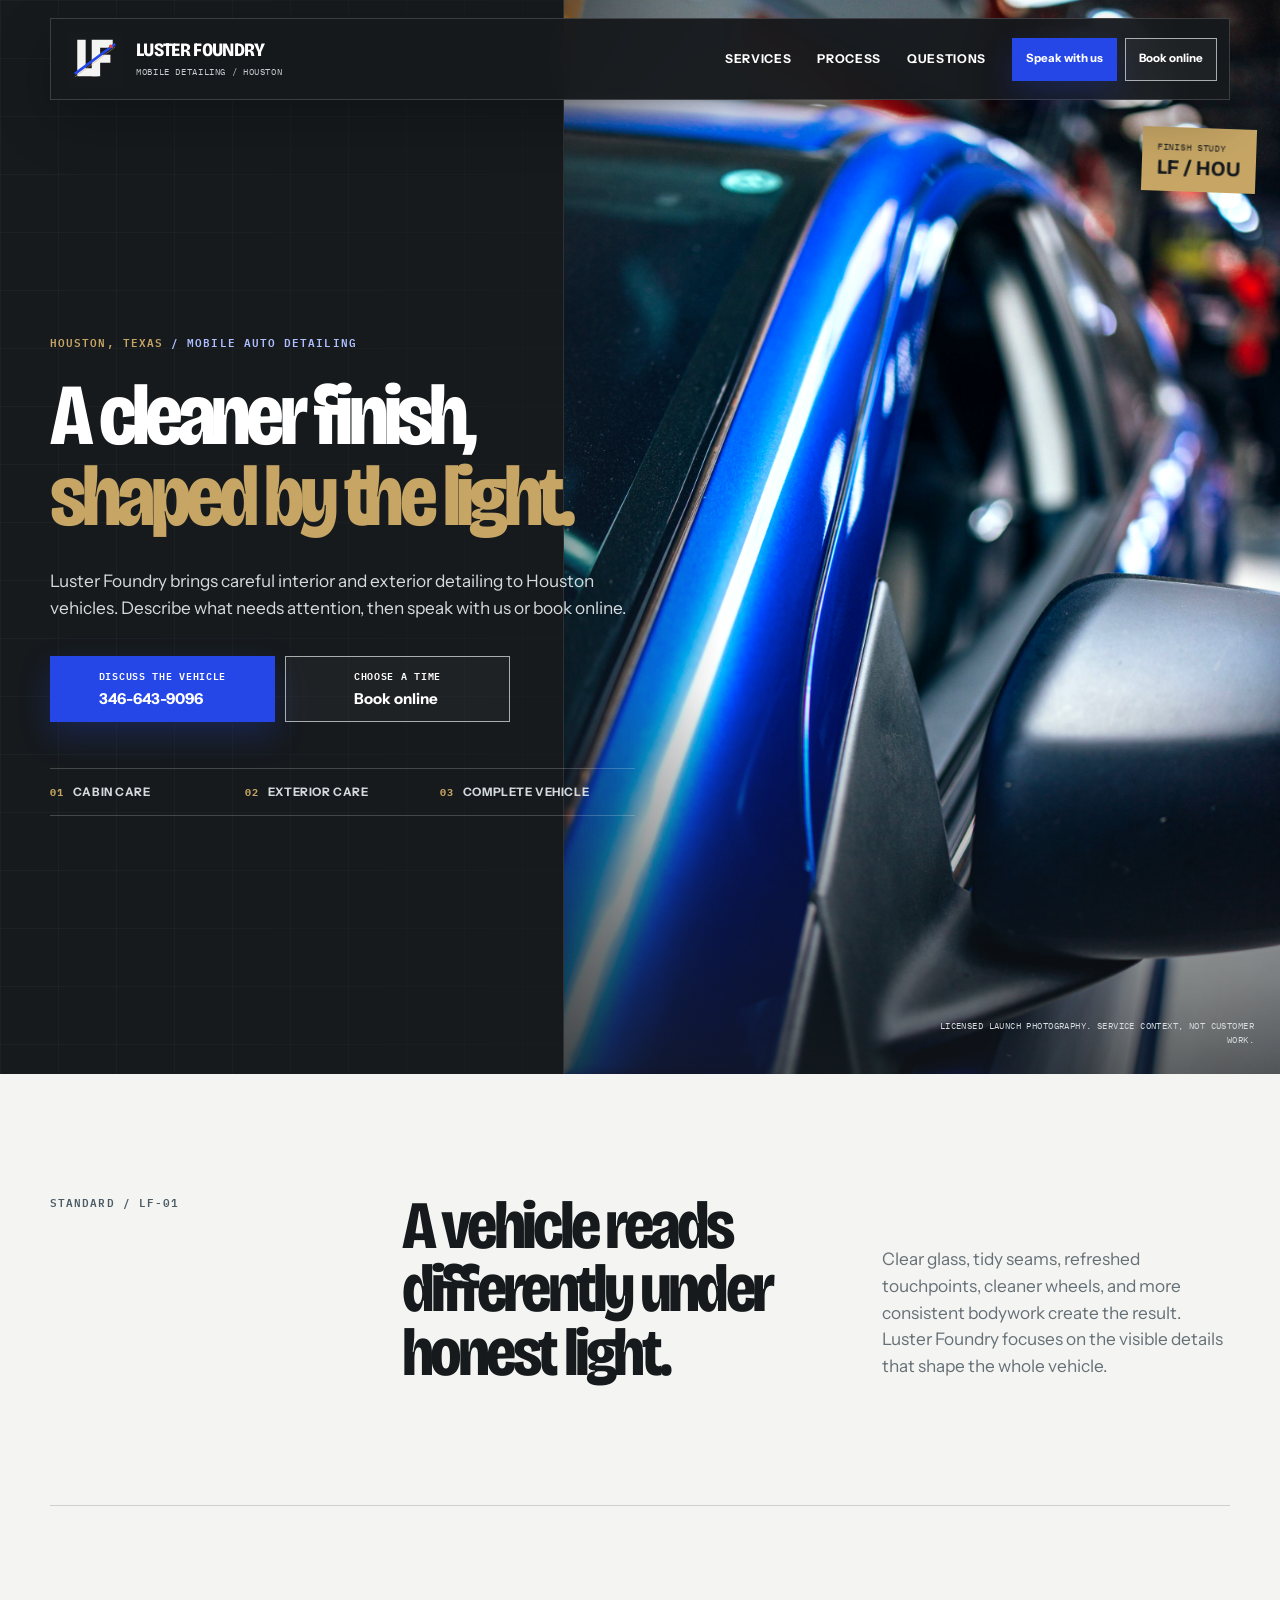
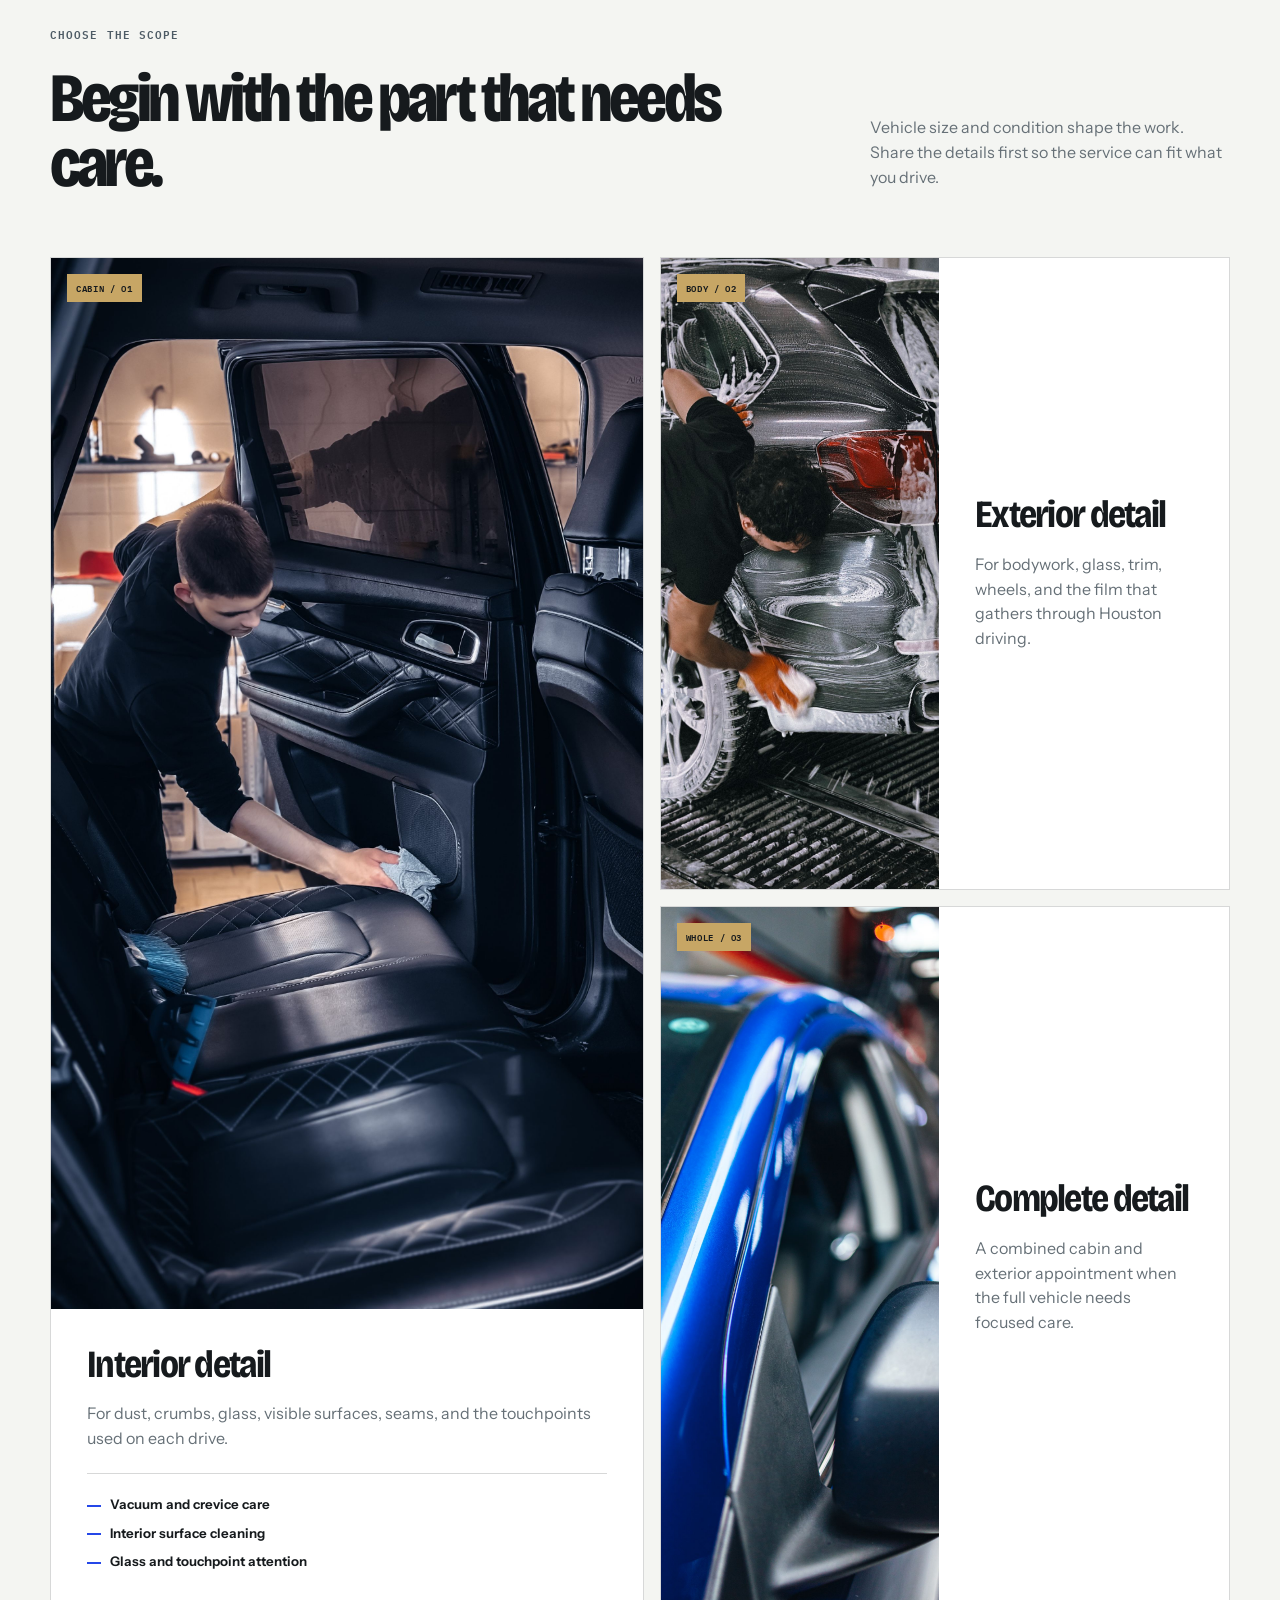
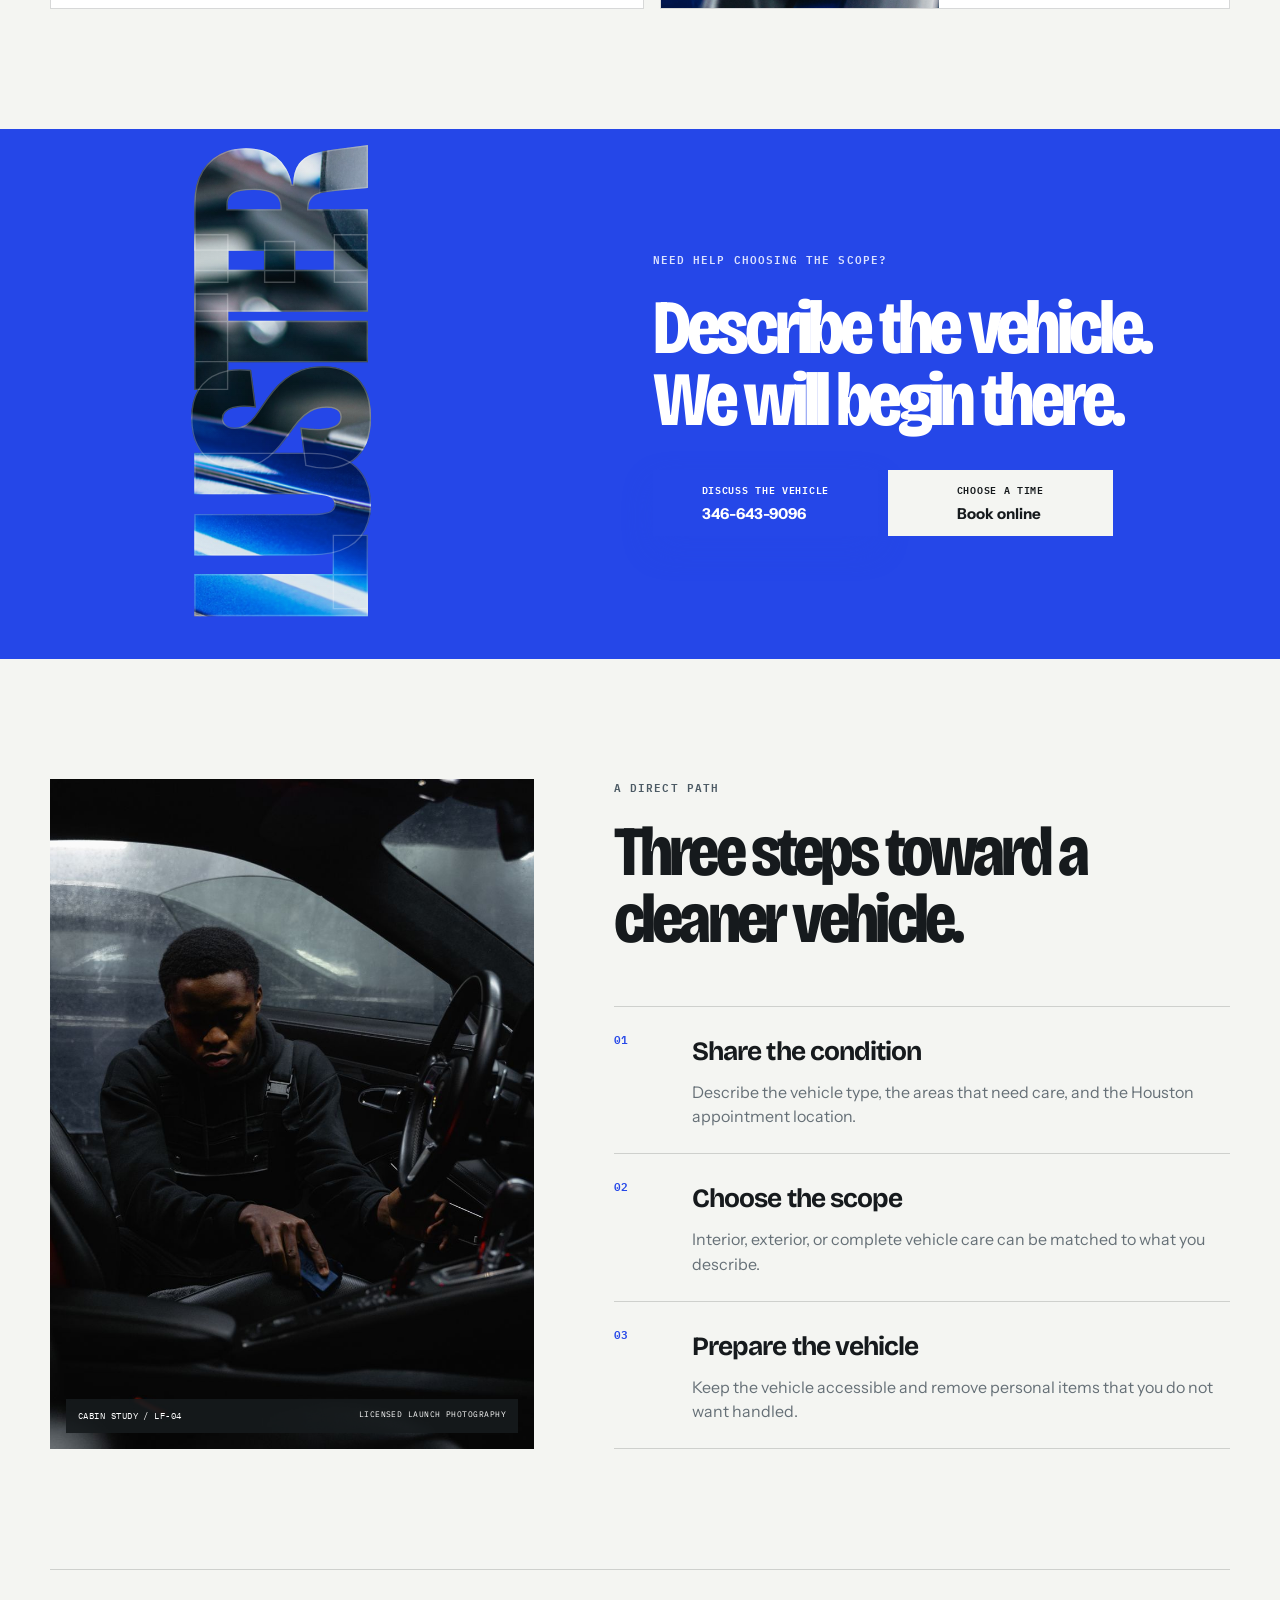
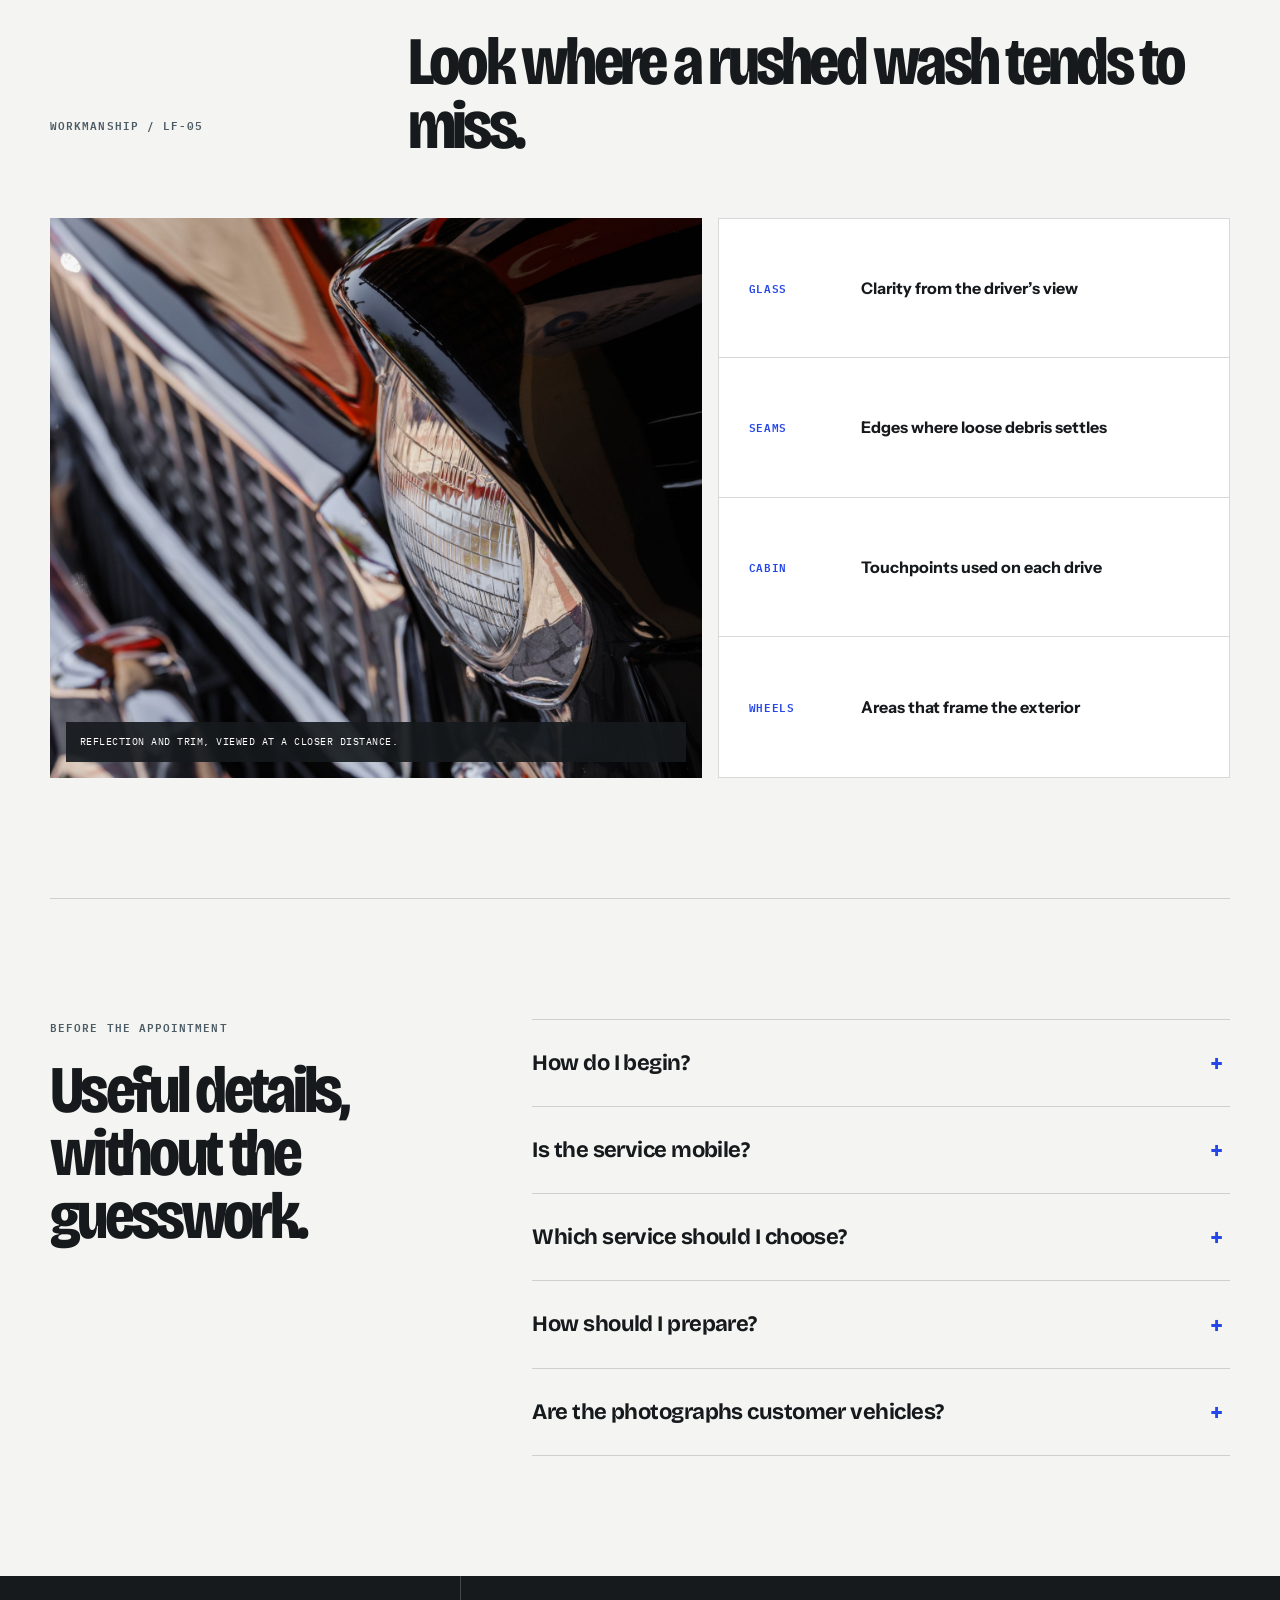
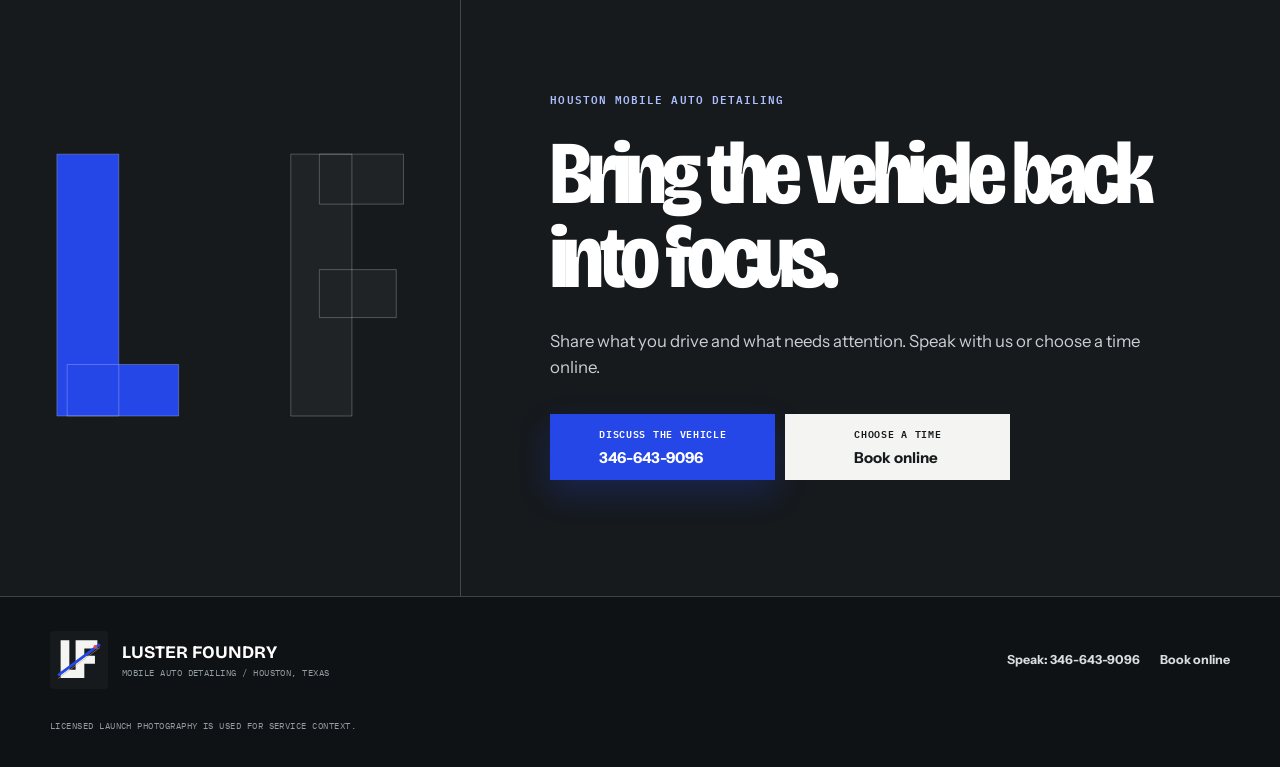
==== index.html @ 3df0bb35 "fix: remove hero comparison entirely" ====
<!doctype html>
<html lang="en">
  <head>
    <meta charset="utf-8" />
    <meta name="viewport" content="width=device-width, initial-scale=1" />
    <title>Luster Foundry Mobile Auto Detailing | Houston, Texas</title>
    <meta
      name="description"
      content="Luster Foundry provides mobile auto detailing in Houston, Texas. Speak with the team or book online for interior, exterior, or complete vehicle care."
    />
    <meta name="theme-color" content="#f4f5f2" />
    <meta name="robots" content="index,follow" />
    <link rel="canonical" href="https://lusterfoundry.shop/" />
    <link rel="icon" href="/assets/favicon.svg" type="image/svg+xml" />
    <link rel="preload" href="/assets/detail-blue.jpg" as="image" />
    <link rel="preconnect" href="https://fonts.googleapis.com" />
    <link rel="preconnect" href="https://fonts.gstatic.com" crossorigin />
    <link
      href="https://fonts.googleapis.com/css2?family=Bricolage+Grotesque:opsz,wdth,wght@12..96,75..100,500..800&family=IBM+Plex+Mono:wght@500;600&family=Instrument+Sans:wght@400;500;600;700&display=swap"
      rel="stylesheet"
    />
    <link rel="stylesheet" href="/styles.css" />
    <script>document.documentElement.classList.add("js");</script>
    <meta property="og:type" content="website" />
    <meta property="og:title" content="Luster Foundry Mobile Auto Detailing" />
    <meta
      property="og:description"
      content="Mobile auto detailing in Houston, Texas. Speak with the team or book online."
    />
    <meta property="og:url" content="https://lusterfoundry.shop/" />
    <meta property="og:image" content="https://lusterfoundry.shop/assets/polish-foam.jpg" />
    <script type="application/ld+json">
      {
        "@context": "https://schema.org",
        "@type": "AutoWash",
        "name": "Luster Foundry Mobile Auto Detailing Houston Texas",
        "url": "https://lusterfoundry.shop/",
        "telephone": "+1-346-643-9096",
        "description": "Mobile auto detailing in Houston, Texas for interior, exterior, and complete vehicle care.",
        "areaServed": {
          "@type": "City",
          "name": "Houston",
          "containedInPlace": {
            "@type": "State",
            "name": "Texas"
          }
        }
      }
    </script>
  </head>
  <body>
    <a class="skip-link" href="#main">Skip to content</a>

    <header class="site-header" data-header>
      <a class="brand" href="#top" aria-label="Luster Foundry">
        <img src="/assets/logo.svg" alt="" width="58" height="58" />
        <span class="brand-copy">
          <strong>Luster Foundry</strong>
          <small>Mobile detailing / Houston</small>
        </span>
      </a>

      <button class="menu-toggle" type="button" aria-expanded="false" aria-controls="site-nav" data-menu-toggle>
        <span class="sr-only">Navigation menu</span>
        <i aria-hidden="true"></i>
        <i aria-hidden="true"></i>
      </button>

      <nav class="site-nav" id="site-nav" aria-label="Primary navigation" data-nav>
        <a href="#services">Services</a>
        <a href="#process">Process</a>
        <a href="#questions">Questions</a>
        <div class="nav-actions">
          <a class="button button-primary button-small" href="tel:+13466439096">Speak with us</a>
          <a class="button button-outline button-small" href="https://cal.com/sumitdatta/auto-detail-service">Book online</a>
        </div>
      </nav>
    </header>

    <main id="main">
      <section class="hero" id="top">
        <div class="hero-copy">
          <p class="eyebrow"><span>Houston, Texas</span> / Mobile auto detailing</p>
          <h1>A cleaner finish, <em>shaped by the light.</em></h1>
          <p class="hero-lede">
            Luster Foundry brings careful interior and exterior detailing to Houston vehicles. Describe what needs
            attention, then speak with us or book online.
          </p>
          <div class="action-pair">
            <a class="button button-primary button-large" href="tel:+13466439096">
              <span>Discuss the vehicle</span>
              <strong>346-643-9096</strong>
            </a>
            <a class="button button-outline button-large" href="https://cal.com/sumitdatta/auto-detail-service">
              <span>Choose a time</span>
              <strong>Book online</strong>
            </a>
          </div>
          <ul class="scope-strip" aria-label="Detailing scopes">
            <li><span>01</span> Cabin care</li>
            <li><span>02</span> Exterior care</li>
            <li><span>03</span> Complete vehicle</li>
          </ul>
        </div>

        <div class="hero-visual">
          <img src="/assets/detail-blue.jpg" alt="A clean blue vehicle finish reflecting workshop light" />
          <div class="hero-stamp">
            <span>Finish study</span>
            <strong>LF / HOU</strong>
          </div>
          <p class="photo-note">Licensed launch photography. Service context, not customer work.</p>
        </div>
      </section>

      <section class="thesis section-shell" aria-labelledby="thesis-title">
        <div class="section-index">Standard / LF-01</div>
        <div class="thesis-copy reveal">
          <h2 id="thesis-title">A vehicle reads differently under honest light.</h2>
          <p>
            Clear glass, tidy seams, refreshed touchpoints, cleaner wheels, and more consistent bodywork create the
            result. Luster Foundry focuses on the visible details that shape the whole vehicle.
          </p>
        </div>
      </section>

      <section class="services section-shell" id="services" aria-labelledby="services-title">
        <div class="section-heading reveal">
          <div>
            <p class="eyebrow dark">Choose the scope</p>
            <h2 id="services-title">Begin with the part that needs care.</h2>
          </div>
          <p>
            Vehicle size and condition shape the work. Share the details first so the service can fit what you drive.
          </p>
        </div>

        <div class="service-layout">
          <article class="service-card service-card-tall reveal">
            <div class="service-image">
              <img src="/assets/service-interior.jpg" alt="A vehicle interior receiving careful surface cleaning" />
              <span>Cabin / 01</span>
            </div>
            <div class="service-copy">
              <h3>Interior detail</h3>
              <p>For dust, crumbs, glass, visible surfaces, seams, and the touchpoints used on each drive.</p>
              <ul>
                <li>Vacuum and crevice care</li>
                <li>Interior surface cleaning</li>
                <li>Glass and touchpoint attention</li>
              </ul>
            </div>
          </article>

          <article class="service-card reveal">
            <div class="service-image service-image-wide">
              <img src="/assets/wash-sponge.jpg" alt="A dark vehicle receiving a careful exterior wash" />
              <span>Body / 02</span>
            </div>
            <div class="service-copy">
              <h3>Exterior detail</h3>
              <p>For bodywork, glass, trim, wheels, and the film that gathers through Houston driving.</p>
            </div>
          </article>

          <article class="service-card reveal">
            <div class="service-image service-image-wide">
              <img src="/assets/detail-blue.jpg" alt="A glossy blue vehicle surface under inspection lighting" />
              <span>Whole / 03</span>
            </div>
            <div class="service-copy">
              <h3>Complete detail</h3>
              <p>A combined cabin and exterior appointment when the full vehicle needs focused care.</p>
            </div>
          </article>
        </div>
      </section>

      <section class="material-band" aria-label="Luster Foundry detail standard">
        <div class="material-word" aria-hidden="true">LUSTER</div>
        <div class="material-copy">
          <p class="eyebrow">Need help choosing the scope?</p>
          <h2>Describe the vehicle. We will begin there.</h2>
          <div class="action-pair">
            <a class="button button-primary button-large" href="tel:+13466439096">
              <span>Discuss the vehicle</span>
              <strong>346-643-9096</strong>
            </a>
            <a class="button button-light button-large" href="https://cal.com/sumitdatta/auto-detail-service">
              <span>Choose a time</span>
              <strong>Book online</strong>
            </a>
          </div>
        </div>
      </section>

      <section class="process section-shell" id="process" aria-labelledby="process-title">
        <div class="process-media reveal">
          <img src="/assets/process-interior.jpg" alt="A vehicle cabin receiving detailed surface care" />
          <div class="image-caption">
            <span>Cabin study / LF-04</span>
            <small>Licensed launch photography</small>
          </div>
        </div>
        <div class="process-copy">
          <p class="eyebrow dark">A direct path</p>
          <h2 id="process-title">Three steps toward a cleaner vehicle.</h2>
          <ol>
            <li class="reveal">
              <span>01</span>
              <div>
                <h3>Share the condition</h3>
                <p>Describe the vehicle type, the areas that need care, and the Houston appointment location.</p>
              </div>
            </li>
            <li class="reveal">
              <span>02</span>
              <div>
                <h3>Choose the scope</h3>
                <p>Interior, exterior, or complete vehicle care can be matched to what you describe.</p>
              </div>
            </li>
            <li class="reveal">
              <span>03</span>
              <div>
                <h3>Prepare the vehicle</h3>
                <p>Keep the vehicle accessible and remove personal items that you do not want handled.</p>
              </div>
            </li>
          </ol>
        </div>
      </section>

      <section class="inspection section-shell" aria-labelledby="inspection-title">
        <div class="inspection-heading reveal">
          <p class="section-index">Workmanship / LF-05</p>
          <h2 id="inspection-title">Look where a rushed wash tends to miss.</h2>
        </div>
        <div class="inspection-grid">
          <article class="inspection-image reveal">
            <img src="/assets/chrome-detail.jpg" alt="Polished chrome and headlight surfaces reflecting nearby light" />
            <p>Reflection and trim, viewed at a closer distance.</p>
          </article>
          <ul class="inspection-list reveal">
            <li><span>Glass</span><strong>Clarity from the driver’s view</strong></li>
            <li><span>Seams</span><strong>Edges where loose debris settles</strong></li>
            <li><span>Cabin</span><strong>Touchpoints used on each drive</strong></li>
            <li><span>Wheels</span><strong>Areas that frame the exterior</strong></li>
          </ul>
        </div>
      </section>

      <section class="questions section-shell" id="questions" aria-labelledby="questions-title">
        <div class="questions-intro reveal">
          <p class="eyebrow dark">Before the appointment</p>
          <h2 id="questions-title">Useful details, without the guesswork.</h2>
        </div>
        <div class="question-list">
          <details class="reveal">
            <summary>How do I begin?</summary>
            <p>Speak with Luster Foundry at 346-643-9096 or use the online calendar to choose a time.</p>
          </details>
          <details class="reveal">
            <summary>Is the service mobile?</summary>
            <p>Yes. Luster Foundry provides mobile auto detailing in Houston, Texas.</p>
          </details>
          <details class="reveal">
            <summary>Which service should I choose?</summary>
            <p>Describe the vehicle and the areas that need care. The scope can be matched to that condition.</p>
          </details>
          <details class="reveal">
            <summary>How should I prepare?</summary>
            <p>Keep the vehicle accessible and remove personal items that you do not want handled.</p>
          </details>
          <details class="reveal">
            <summary>Are the photographs customer vehicles?</summary>
            <p>No. The photographs are licensed launch images used to show service context.</p>
          </details>
        </div>
      </section>

      <section class="final-cta" aria-labelledby="final-title">
        <div class="final-mark" aria-hidden="true">
          <span>L</span><span>F</span>
        </div>
        <div class="final-copy">
          <p class="eyebrow">Houston mobile auto detailing</p>
          <h2 id="final-title">Bring the vehicle back into focus.</h2>
          <p>Share what you drive and what needs attention. Speak with us or choose a time online.</p>
          <div class="action-pair">
            <a class="button button-primary button-large" href="tel:+13466439096">
              <span>Discuss the vehicle</span>
              <strong>346-643-9096</strong>
            </a>
            <a class="button button-light button-large" href="https://cal.com/sumitdatta/auto-detail-service">
              <span>Choose a time</span>
              <strong>Book online</strong>
            </a>
          </div>
        </div>
      </section>
    </main>

    <footer class="site-footer">
      <div class="footer-brand">
        <img src="/assets/logo.svg" alt="" width="64" height="64" />
        <div>
          <strong>Luster Foundry</strong>
          <span>Mobile Auto Detailing / Houston, Texas</span>
        </div>
      </div>
      <div class="footer-actions">
        <a href="tel:+13466439096">Speak: 346-643-9096</a>
        <a href="https://cal.com/sumitdatta/auto-detail-service">Book online</a>
      </div>
      <p>Licensed launch photography is used for service context.</p>
    </footer>

    <div class="mobile-bar" aria-label="Contact choices">
      <a href="tel:+13466439096">Speak</a>
      <a href="https://cal.com/sumitdatta/auto-detail-service">Book online</a>
    </div>

    <script src="/script.js" defer></script>
  </body>
</html>
---- styles.css ----
:root {
  --paper: #f4f5f2;
  --white: #ffffff;
  --steel: #161a1d;
  --steel-2: #24292d;
  --cobalt: #2547e8;
  --cobalt-dark: #1732b6;
  --nickel: #c7a665;
  --mist: #d9dee2;
  --signal: #e0443e;
  --muted: #667077;
  --line: rgba(22, 26, 29, 0.17);
  --line-light: rgba(255, 255, 255, 0.2);
  --shadow: 0 28px 70px rgba(22, 26, 29, 0.16);
  --display: "Bricolage Grotesque", "Arial Narrow", sans-serif;
  --body: "Instrument Sans", Arial, sans-serif;
  --mono: "IBM Plex Mono", monospace;
  --shell: min(1180px, calc(100vw - 48px));
}

* {
  box-sizing: border-box;
}

html {
  scroll-behavior: smooth;
}

body {
  margin: 0;
  overflow-x: hidden;
  color: var(--steel);
  background: var(--paper);
  font-family: var(--body);
  line-height: 1.55;
  -webkit-font-smoothing: antialiased;
}

body.menu-open {
  overflow: hidden;
}

img {
  display: block;
  max-width: 100%;
}

a {
  color: inherit;
}

button {
  color: inherit;
  font: inherit;
}

a:focus-visible,
button:focus-visible,
summary:focus-visible {
  outline: 3px solid var(--signal);
  outline-offset: 4px;
}

.sr-only {
  position: absolute;
  width: 1px;
  height: 1px;
  padding: 0;
  margin: -1px;
  overflow: hidden;
  clip: rect(0, 0, 0, 0);
  white-space: nowrap;
  border: 0;
}

.skip-link {
  position: fixed;
  z-index: 300;
  top: -80px;
  left: 12px;
  padding: 10px 16px;
  color: var(--white);
  background: var(--cobalt);
  font-weight: 700;
  transition: top 160ms ease;
}

.skip-link:focus {
  top: 12px;
}

.section-shell {
  width: var(--shell);
  margin-inline: auto;
}

.site-header {
  position: absolute;
  z-index: 80;
  top: 18px;
  left: 50%;
  display: flex;
  align-items: center;
  justify-content: space-between;
  width: var(--shell);
  min-height: 82px;
  padding: 11px 12px 11px 16px;
  color: var(--white);
  border: 1px solid rgba(255, 255, 255, 0.16);
  background: rgba(22, 26, 29, 0.96);
  box-shadow: 0 20px 55px rgba(0, 0, 0, 0.23);
  backdrop-filter: blur(18px);
  -webkit-backdrop-filter: blur(18px);
  transform: translateX(-50%);
}

.brand {
  display: inline-flex;
  align-items: center;
  gap: 13px;
  text-decoration: none;
}

.brand img {
  width: 56px;
  height: 56px;
}

.brand-copy {
  display: grid;
  line-height: 1;
}

.brand-copy strong {
  font-family: var(--display);
  font-size: 1.18rem;
  font-stretch: 84%;
  font-weight: 800;
  letter-spacing: -0.035em;
  text-transform: uppercase;
}

.brand-copy small {
  margin-top: 8px;
  color: #c6cdd2;
  font-family: var(--mono);
  font-size: 0.56rem;
  letter-spacing: 0.07em;
  text-transform: uppercase;
}

.site-nav {
  display: flex;
  align-items: center;
  gap: 26px;
}

.site-nav > a {
  position: relative;
  font-size: 0.76rem;
  font-weight: 700;
  letter-spacing: 0.055em;
  text-decoration: none;
  text-transform: uppercase;
}

.site-nav > a::after {
  position: absolute;
  right: 0;
  bottom: -7px;
  left: 0;
  height: 2px;
  background: var(--nickel);
  content: "";
  transform: scaleX(0);
  transform-origin: right;
  transition: transform 180ms ease;
}

.site-nav > a:hover::after {
  transform: scaleX(1);
  transform-origin: left;
}

.nav-actions {
  display: flex;
  gap: 8px;
}

.menu-toggle {
  display: none;
}

.button {
  display: inline-flex;
  align-items: center;
  justify-content: center;
  min-height: 54px;
  padding: 11px 18px;
  border: 1px solid transparent;
  text-decoration: none;
  transition: transform 180ms ease, background 180ms ease, color 180ms ease, box-shadow 180ms ease;
}

.button:hover {
  transform: translateY(-2px);
}

.button span,
.button strong {
  display: block;
}

.button-large {
  display: grid;
  min-width: 225px;
  min-height: 66px;
  line-height: 1.16;
}

.button-large span {
  font-family: var(--mono);
  font-size: 0.63rem;
  font-weight: 600;
  letter-spacing: 0.07em;
  text-transform: uppercase;
}

.button-large strong {
  margin-top: 5px;
  font-size: 0.94rem;
}

.button-small {
  min-height: 43px;
  padding: 8px 13px;
  font-size: 0.72rem;
  font-weight: 700;
}

.button-primary {
  color: var(--white);
  background: var(--cobalt);
  box-shadow: 0 13px 32px rgba(37, 71, 232, 0.24);
}

.button-primary:hover {
  background: var(--cobalt-dark);
}

.button-outline {
  color: var(--white);
  border-color: rgba(255, 255, 255, 0.62);
  background: rgba(255, 255, 255, 0.04);
}

.button-outline:hover {
  color: var(--steel);
  background: var(--white);
}

.button-light {
  color: var(--steel);
  background: var(--paper);
}

.hero {
  position: relative;
  display: grid;
  grid-template-columns: minmax(0, 0.88fr) minmax(480px, 1.12fr);
  min-height: 860px;
  overflow: hidden;
  color: var(--white);
  background: var(--steel);
}

.hero::before {
  position: absolute;
  inset: 0;
  background-image:
    linear-gradient(rgba(255, 255, 255, 0.033) 1px, transparent 1px),
    linear-gradient(90deg, rgba(255, 255, 255, 0.033) 1px, transparent 1px);
  background-size: 58px 58px;
  content: "";
  mask-image: linear-gradient(90deg, black, transparent 68%);
}

.hero-copy {
  position: relative;
  z-index: 4;
  align-self: center;
  width: min(680px, calc(100vw - 48px));
  padding: 176px 3.5vw 100px max(24px, calc((100vw - 1180px) / 2));
}

.eyebrow,
.section-index {
  margin: 0 0 24px;
  color: #aebfff;
  font-family: var(--mono);
  font-size: 0.67rem;
  font-weight: 600;
  letter-spacing: 0.1em;
  text-transform: uppercase;
}

.eyebrow span {
  color: var(--nickel);
}

.eyebrow.dark,
.section-index {
  color: #4d5b65;
}

.hero h1,
.section-heading h2,
.thesis h2,
.material-copy h2,
.process h2,
.inspection h2,
.questions h2,
.final-cta h2 {
  margin: 0;
  font-family: var(--display);
  font-stretch: 82%;
  font-weight: 750;
  letter-spacing: -0.055em;
  line-height: 0.94;
}

.hero h1 {
  max-width: 690px;
  font-size: clamp(4.1rem, 6.8vw, 7.25rem);
}

.hero h1 em {
  display: block;
  color: var(--nickel);
  font-style: normal;
}

.hero-lede {
  max-width: 600px;
  margin: 30px 0 0;
  color: #d5dadd;
  font-size: 1.08rem;
}

.action-pair {
  display: flex;
  flex-wrap: wrap;
  gap: 10px;
  margin-top: 34px;
}

.scope-strip {
  display: grid;
  grid-template-columns: repeat(3, 1fr);
  max-width: 640px;
  padding: 0;
  margin: 46px 0 0;
  list-style: none;
  border-top: 1px solid var(--line-light);
  border-bottom: 1px solid var(--line-light);
}

.scope-strip li {
  padding: 14px 10px 14px 0;
  color: #d4d9dd;
  font-size: 0.73rem;
  font-weight: 700;
  letter-spacing: 0.05em;
  text-transform: uppercase;
}

.scope-strip span {
  margin-right: 7px;
  color: var(--nickel);
  font-family: var(--mono);
  font-size: 0.61rem;
}

.hero-visual {
  position: relative;
  min-height: 860px;
  overflow: hidden;
  border-left: 1px solid rgba(255, 255, 255, 0.13);
  background: #0f1214;
}

.hero-visual::after {
  position: absolute;
  inset: 0;
  background:
    linear-gradient(90deg, rgba(22, 26, 29, 0.42), transparent 22%),
    linear-gradient(0deg, rgba(22, 26, 29, 0.68), transparent 36%);
  content: "";
  pointer-events: none;
}

.hero-visual > img {
  width: 100%;
  height: 100%;
  min-height: 860px;
  object-fit: cover;
  object-position: 52% center;
  filter: saturate(1.08) contrast(1.08) brightness(1.04);
  user-select: none;
  -webkit-user-drag: none;
}

.hero-stamp {
  position: absolute;
  z-index: 4;
  top: 128px;
  right: 24px;
  display: grid;
  gap: 4px;
  padding: 13px 15px;
  color: var(--steel);
  background: var(--nickel);
  transform: rotate(2deg);
}

.hero-stamp span {
  font-family: var(--mono);
  font-size: 0.55rem;
  letter-spacing: 0.08em;
  text-transform: uppercase;
}

.hero-stamp strong {
  font-family: var(--display);
  font-size: 1.3rem;
  line-height: 1;
}

.photo-note {
  position: absolute;
  z-index: 4;
  right: 26px;
  bottom: 26px;
  max-width: 330px;
  margin: 0;
  color: #d7dcdf;
  font-family: var(--mono);
  font-size: 0.58rem;
  letter-spacing: 0.045em;
  text-align: right;
  text-transform: uppercase;
}

.thesis {
  display: grid;
  grid-template-columns: 0.34fr 1fr;
  gap: 70px;
  padding-block: 120px;
  border-bottom: 1px solid var(--line);
}

.thesis-copy {
  display: grid;
  grid-template-columns: minmax(0, 1.1fr) minmax(260px, 0.9fr);
  gap: 54px;
  align-items: end;
}

.thesis h2 {
  font-size: clamp(3rem, 5.3vw, 5.7rem);
}

.thesis p {
  margin: 0 0 5px;
  color: var(--muted);
  font-size: 1.08rem;
}

.services {
  padding-block: 120px;
}

.section-heading {
  display: grid;
  grid-template-columns: minmax(0, 1.1fr) minmax(280px, 0.55fr);
  gap: 100px;
  align-items: end;
  margin-bottom: 60px;
}

.section-heading h2 {
  max-width: 760px;
  font-size: clamp(3.2rem, 5.4vw, 5.9rem);
}

.section-heading > p {
  margin: 0 0 7px;
  color: var(--muted);
}

.service-layout {
  display: grid;
  grid-template-columns: 1.02fr 0.98fr;
  grid-template-rows: repeat(2, minmax(340px, auto));
  gap: 16px;
}

.service-card {
  display: grid;
  grid-template-columns: 0.98fr 1.02fr;
  min-height: 340px;
  overflow: hidden;
  border: 1px solid var(--line);
  background: var(--white);
}

.service-card-tall {
  grid-row: span 2;
  grid-template-columns: 1fr;
  grid-template-rows: minmax(490px, 1.1fr) auto;
}

.service-image {
  position: relative;
  min-height: 290px;
  overflow: hidden;
  background: var(--steel);
}

.service-image img {
  width: 100%;
  height: 100%;
  object-fit: cover;
}

.service-card-tall .service-image img {
  object-position: 52% 62%;
}

.service-image span {
  position: absolute;
  top: 16px;
  left: 16px;
  padding: 7px 9px;
  color: var(--steel);
  background: var(--nickel);
  font-family: var(--mono);
  font-size: 0.58rem;
  font-weight: 600;
  letter-spacing: 0.07em;
  text-transform: uppercase;
}

.service-copy {
  align-self: center;
  padding: 36px;
}

.service-copy h3 {
  margin: 0;
  font-family: var(--display);
  font-size: clamp(2rem, 3vw, 3.2rem);
  font-stretch: 84%;
  letter-spacing: -0.045em;
  line-height: 1;
}

.service-copy p {
  margin: 18px 0 0;
  color: var(--muted);
}

.service-copy ul {
  display: grid;
  gap: 8px;
  padding: 20px 0 0;
  margin: 22px 0 0;
  list-style: none;
  border-top: 1px solid var(--line);
}

.service-copy li {
  font-size: 0.83rem;
  font-weight: 650;
}

.service-copy li::before {
  display: inline-block;
  width: 14px;
  height: 2px;
  margin-right: 9px;
  vertical-align: middle;
  background: var(--cobalt);
  content: "";
}

.material-band {
  position: relative;
  display: grid;
  grid-template-columns: 0.88fr 1.12fr;
  min-height: 530px;
  overflow: hidden;
  color: var(--white);
  background: var(--cobalt);
}

.material-word {
  display: flex;
  align-items: center;
  justify-content: center;
  overflow: hidden;
  color: transparent;
  background:
    linear-gradient(rgba(22, 26, 29, 0.08), rgba(22, 26, 29, 0.08)),
    url("/assets/detail-blue.jpg") center / cover;
  font-family: var(--display);
  font-size: clamp(7rem, 15vw, 15rem);
  font-stretch: 75%;
  font-weight: 800;
  letter-spacing: -0.09em;
  line-height: 0.7;
  -webkit-background-clip: text;
  background-clip: text;
  -webkit-text-stroke: 1px rgba(255, 255, 255, 0.24);
  transform: rotate(-90deg) scale(1.36);
}

.material-copy {
  position: relative;
  z-index: 2;
  align-self: center;
  padding: 80px max(24px, calc((100vw - 1180px) / 2)) 80px 7vw;
}

.material-copy h2 {
  max-width: 690px;
  font-size: clamp(3.5rem, 6vw, 6.6rem);
}

.material-copy .eyebrow {
  color: #dbe2ff;
}

.process {
  display: grid;
  grid-template-columns: minmax(0, 0.88fr) minmax(0, 1.12fr);
  gap: 80px;
  align-items: stretch;
  padding-block: 120px;
}

.process-media {
  position: relative;
  min-height: 660px;
  overflow: hidden;
  background: var(--steel);
}

.process-media img {
  width: 100%;
  height: 100%;
  min-height: 660px;
  object-fit: cover;
}

.image-caption {
  position: absolute;
  right: 16px;
  bottom: 16px;
  left: 16px;
  display: flex;
  justify-content: space-between;
  padding: 10px 12px;
  color: var(--white);
  background: rgba(22, 26, 29, 0.89);
  font-family: var(--mono);
  font-size: 0.57rem;
  letter-spacing: 0.05em;
  text-transform: uppercase;
}

.process-copy {
  align-self: center;
}

.process h2 {
  max-width: 760px;
  font-size: clamp(3.2rem, 5.5vw, 5.9rem);
}

.process ol {
  padding: 0;
  margin: 54px 0 0;
  list-style: none;
  border-top: 1px solid var(--line);
}

.process li {
  display: grid;
  grid-template-columns: 60px 1fr;
  gap: 18px;
  padding: 24px 0;
  border-bottom: 1px solid var(--line);
}

.process li > span {
  color: var(--cobalt);
  font-family: var(--mono);
  font-size: 0.68rem;
  font-weight: 600;
}

.process h3 {
  margin: 0;
  font-family: var(--display);
  font-size: 1.65rem;
  letter-spacing: -0.035em;
}

.process li p {
  margin: 8px 0 0;
  color: var(--muted);
}

.inspection {
  padding-bottom: 120px;
}

.inspection-heading {
  display: grid;
  grid-template-columns: 0.35fr 1fr;
  gap: 70px;
  align-items: end;
  padding: 60px 0;
  border-top: 1px solid var(--line);
}

.inspection h2 {
  max-width: 820px;
  font-size: clamp(3.2rem, 5.3vw, 5.8rem);
}

.inspection-grid {
  display: grid;
  grid-template-columns: 1.12fr 0.88fr;
  gap: 16px;
}

.inspection-image {
  position: relative;
  min-height: 560px;
  margin: 0;
  overflow: hidden;
}

.inspection-image img {
  width: 100%;
  height: 100%;
  min-height: 560px;
  object-fit: cover;
}

.inspection-image p {
  position: absolute;
  right: 16px;
  bottom: 16px;
  left: 16px;
  padding: 12px 14px;
  margin: 0;
  color: var(--white);
  background: rgba(22, 26, 29, 0.9);
  font-family: var(--mono);
  font-size: 0.62rem;
  letter-spacing: 0.05em;
  text-transform: uppercase;
}

.inspection-list {
  display: grid;
  grid-template-rows: repeat(4, 1fr);
  padding: 0;
  margin: 0;
  list-style: none;
  border: 1px solid var(--line);
  background: var(--white);
}

.inspection-list li {
  display: grid;
  grid-template-columns: 90px 1fr;
  gap: 22px;
  align-items: center;
  padding: 24px 30px;
  border-bottom: 1px solid var(--line);
}

.inspection-list li:last-child {
  border-bottom: 0;
}

.inspection-list span {
  color: var(--cobalt);
  font-family: var(--mono);
  font-size: 0.66rem;
  font-weight: 600;
  letter-spacing: 0.06em;
  text-transform: uppercase;
}

.inspection-list strong {
  font-size: 1rem;
}

.questions {
  display: grid;
  grid-template-columns: minmax(0, 0.72fr) minmax(0, 1.28fr);
  gap: 90px;
  padding-block: 120px;
  border-top: 1px solid var(--line);
}

.questions-intro {
  align-self: start;
  position: sticky;
  top: 30px;
}

.questions h2 {
  font-size: clamp(3.2rem, 5.2vw, 5.7rem);
}

.question-list {
  border-top: 1px solid var(--line);
}

.question-list details {
  border-bottom: 1px solid var(--line);
}

.question-list summary {
  position: relative;
  padding: 26px 54px 26px 0;
  cursor: pointer;
  font-family: var(--display);
  font-size: 1.38rem;
  font-weight: 700;
  letter-spacing: -0.025em;
  list-style: none;
}

.question-list summary::-webkit-details-marker {
  display: none;
}

.question-list summary::after {
  position: absolute;
  top: 50%;
  right: 8px;
  color: var(--cobalt);
  content: "+";
  font-family: var(--mono);
  font-size: 1.35rem;
  transform: translateY(-50%);
}

.question-list details[open] summary::after {
  content: "−";
}

.question-list details p {
  max-width: 690px;
  padding: 0 62px 26px 0;
  margin: 0;
  color: var(--muted);
}

.final-cta {
  position: relative;
  display: grid;
  grid-template-columns: 0.72fr 1.28fr;
  min-height: 620px;
  overflow: hidden;
  color: var(--white);
  background: var(--steel);
}

.final-mark {
  display: grid;
  grid-template-columns: 1fr 1fr;
  align-items: stretch;
  overflow: hidden;
  border-right: 1px solid var(--line-light);
}

.final-mark span {
  display: flex;
  align-items: center;
  justify-content: center;
  color: rgba(255, 255, 255, 0.04);
  font-family: var(--display);
  font-size: min(31vw, 28rem);
  font-stretch: 75%;
  font-weight: 800;
  line-height: 0.7;
  -webkit-text-stroke: 1px rgba(255, 255, 255, 0.24);
}

.final-mark span:first-child {
  color: var(--cobalt);
}

.final-copy {
  align-self: center;
  max-width: 850px;
  padding: 90px max(24px, calc((100vw - 1180px) / 2)) 90px 7vw;
}

.final-cta h2 {
  font-size: clamp(4rem, 7vw, 7.7rem);
}

.final-copy > p:not(.eyebrow) {
  max-width: 620px;
  margin: 28px 0 0;
  color: #c9d0d4;
  font-size: 1.05rem;
}

.site-footer {
  display: grid;
  grid-template-columns: 1fr auto;
  gap: 30px;
  align-items: center;
  padding: 34px max(24px, calc((100vw - 1180px) / 2));
  color: var(--white);
  border-top: 1px solid var(--line-light);
  background: #0f1214;
}

.footer-brand {
  display: flex;
  align-items: center;
  gap: 14px;
}

.footer-brand img {
  width: 58px;
  height: 58px;
}

.footer-brand div {
  display: grid;
}

.footer-brand strong {
  font-family: var(--display);
  font-size: 1.1rem;
  text-transform: uppercase;
}

.footer-brand span,
.site-footer > p {
  color: #929ca3;
  font-family: var(--mono);
  font-size: 0.58rem;
  letter-spacing: 0.05em;
  text-transform: uppercase;
}

.footer-actions {
  display: flex;
  gap: 20px;
}

.footer-actions a {
  color: #d8dde0;
  font-size: 0.78rem;
  font-weight: 700;
  text-decoration: none;
}

.site-footer > p {
  grid-column: 1 / -1;
  margin: 0;
}

.mobile-bar {
  display: none;
}

.js .reveal {
  opacity: 0;
  transform: translateY(24px);
  transition: opacity 600ms ease, transform 600ms ease;
}

.js .reveal.visible {
  opacity: 1;
  transform: none;
}

@media (max-width: 1080px) {
  .site-nav {
    gap: 16px;
  }

  .site-nav > a {
    display: none;
  }

  .hero {
    grid-template-columns: 1fr 1fr;
  }

  .hero-copy {
    padding-left: 34px;
  }

  .thesis,
  .inspection-heading {
    grid-template-columns: 0.25fr 1fr;
    gap: 40px;
  }

  .thesis-copy {
    grid-template-columns: 1fr;
  }

  .section-heading {
    gap: 45px;
  }

  .service-card {
    grid-template-columns: 1fr;
  }

  .service-image-wide {
    min-height: 230px;
  }

  .material-band {
    grid-template-columns: 0.6fr 1.4fr;
  }
}

@media (max-width: 820px) {
  :root {
    --shell: min(100% - 32px, 720px);
  }

  body {
    padding-bottom: 62px;
  }

  .site-header {
    top: 10px;
    min-height: 70px;
    padding: 8px 10px 8px 12px;
  }

  .brand img {
    width: 48px;
    height: 48px;
  }

  .brand-copy strong {
    font-size: 0.98rem;
  }

  .brand-copy small {
    font-size: 0.48rem;
  }

  .menu-toggle {
    position: relative;
    z-index: 3;
    display: grid;
    place-content: center;
    gap: 7px;
    width: 48px;
    height: 48px;
    padding: 0;
    border: 1px solid rgba(255, 255, 255, 0.38);
    background: transparent;
  }

  .menu-toggle i {
    display: block;
    width: 22px;
    height: 2px;
    background: var(--white);
    transition: transform 180ms ease;
  }

  .menu-toggle[aria-expanded="true"] i:first-of-type {
    transform: translateY(4.5px) rotate(45deg);
  }

  .menu-toggle[aria-expanded="true"] i:last-of-type {
    transform: translateY(-4.5px) rotate(-45deg);
  }

  .site-nav {
    position: fixed;
    z-index: 2;
    inset: 0;
    display: none;
    align-content: center;
    justify-items: stretch;
    padding: 110px 24px 90px;
    background: rgba(15, 18, 20, 0.985);
  }

  .site-nav.open {
    display: grid;
  }

  .site-nav > a {
    display: block;
    padding: 17px 0;
    border-bottom: 1px solid var(--line-light);
    font-family: var(--display);
    font-size: 1.7rem;
  }

  .nav-actions {
    display: grid;
    gap: 10px;
    margin-top: 28px;
  }

  .nav-actions .button {
    min-height: 56px;
  }

  .hero {
    display: flex;
    min-height: auto;
    flex-direction: column;
  }

  .hero-copy {
    width: 100%;
    padding: 132px 16px 58px;
  }

  .hero h1 {
    font-size: clamp(3.7rem, 15vw, 5.8rem);
  }

  .hero-lede {
    font-size: 1rem;
  }

  .action-pair {
    display: grid;
  }

  .button-large {
    min-width: 0;
    width: 100%;
  }

  .scope-strip {
    grid-template-columns: 1fr;
  }

  .scope-strip li + li {
    border-top: 1px solid var(--line-light);
  }

  .hero-visual,
  .hero-visual > img {
    min-height: 560px;
  }

  .hero-visual > img {
    object-position: 54% center;
  }

  .hero-stamp {
    top: 176px;
  }

  .photo-note {
    right: 16px;
    bottom: 16px;
    left: 16px;
    text-align: left;
  }

  .thesis,
  .section-heading,
  .inspection-heading,
  .questions {
    grid-template-columns: 1fr;
    gap: 30px;
  }

  .thesis {
    padding-block: 85px;
  }

  .thesis-copy {
    gap: 24px;
  }

  .section-heading {
    margin-bottom: 40px;
  }

  .services {
    padding-block: 85px;
  }

  .service-layout {
    grid-template-columns: 1fr;
    grid-template-rows: auto;
  }

  .service-card-tall {
    grid-row: auto;
    grid-template-rows: minmax(420px, 0.9fr) auto;
  }

  .service-card {
    min-height: 0;
  }

  .service-copy {
    padding: 28px;
  }

  .material-band {
    grid-template-columns: 1fr;
  }

  .material-word {
    min-height: 260px;
    transform: rotate(0) scale(1.06);
  }

  .material-copy {
    padding: 55px 16px 70px;
  }

  .process {
    grid-template-columns: 1fr;
    gap: 55px;
    padding-block: 85px;
  }

  .process-media,
  .process-media img {
    min-height: 480px;
  }

  .inspection {
    padding-bottom: 85px;
  }

  .inspection-grid {
    grid-template-columns: 1fr;
  }

  .inspection-image,
  .inspection-image img {
    min-height: 430px;
  }

  .questions {
    padding-block: 85px;
  }

  .questions-intro {
    position: static;
  }

  .final-cta {
    grid-template-columns: 1fr;
  }

  .final-mark {
    min-height: 250px;
    border-right: 0;
    border-bottom: 1px solid var(--line-light);
  }

  .final-mark span {
    font-size: 14rem;
  }

  .final-copy {
    padding: 65px 16px 80px;
  }

  .site-footer {
    grid-template-columns: 1fr;
    padding-inline: 20px;
  }

  .footer-actions {
    flex-direction: column;
    gap: 8px;
  }

  .mobile-bar {
    position: fixed;
    z-index: 200;
    right: 0;
    bottom: 0;
    left: 0;
    display: grid;
    grid-template-columns: 1fr 1fr;
    min-height: 62px;
    color: var(--white);
    border-top: 1px solid rgba(255, 255, 255, 0.18);
    background: var(--steel);
    box-shadow: 0 -15px 35px rgba(0, 0, 0, 0.2);
  }

  .mobile-bar a {
    display: grid;
    place-items: center;
    font-size: 0.8rem;
    font-weight: 800;
    text-decoration: none;
    text-transform: uppercase;
  }

  .mobile-bar a:first-child {
    background: var(--cobalt);
  }

  .mobile-bar a + a {
    border-left: 1px solid rgba(255, 255, 255, 0.2);
  }
}

@media (max-width: 460px) {
  :root {
    --shell: calc(100% - 24px);
  }

  .site-header {
    width: calc(100% - 20px);
  }

  .brand-copy small {
    display: none;
  }

  .hero-copy {
    padding-inline: 12px;
  }

  .hero h1 {
    font-size: clamp(3.35rem, 16.2vw, 4.7rem);
  }

  .hero-visual,
  .hero-visual > img {
    min-height: 480px;
  }

  .hero-stamp {
    top: 24px;
  }

  .thesis h2,
  .section-heading h2,
  .process h2,
  .inspection h2,
  .questions h2 {
    font-size: 3.25rem;
  }

  .material-copy h2,
  .final-cta h2 {
    font-size: 3.55rem;
  }

  .service-card-tall {
    grid-template-rows: minmax(360px, 0.8fr) auto;
  }

  .inspection-list li {
    grid-template-columns: 70px 1fr;
    padding: 22px;
  }

  .question-list summary {
    font-size: 1.2rem;
  }
}

@media (prefers-reduced-motion: reduce) {
  html {
    scroll-behavior: auto;
  }

  *,
  *::before,
  *::after {
    animation-duration: 0.01ms !important;
    animation-iteration-count: 1 !important;
    scroll-behavior: auto !important;
    transition-duration: 0.01ms !important;
  }

  .js .reveal {
    opacity: 1;
    transform: none;
  }
}
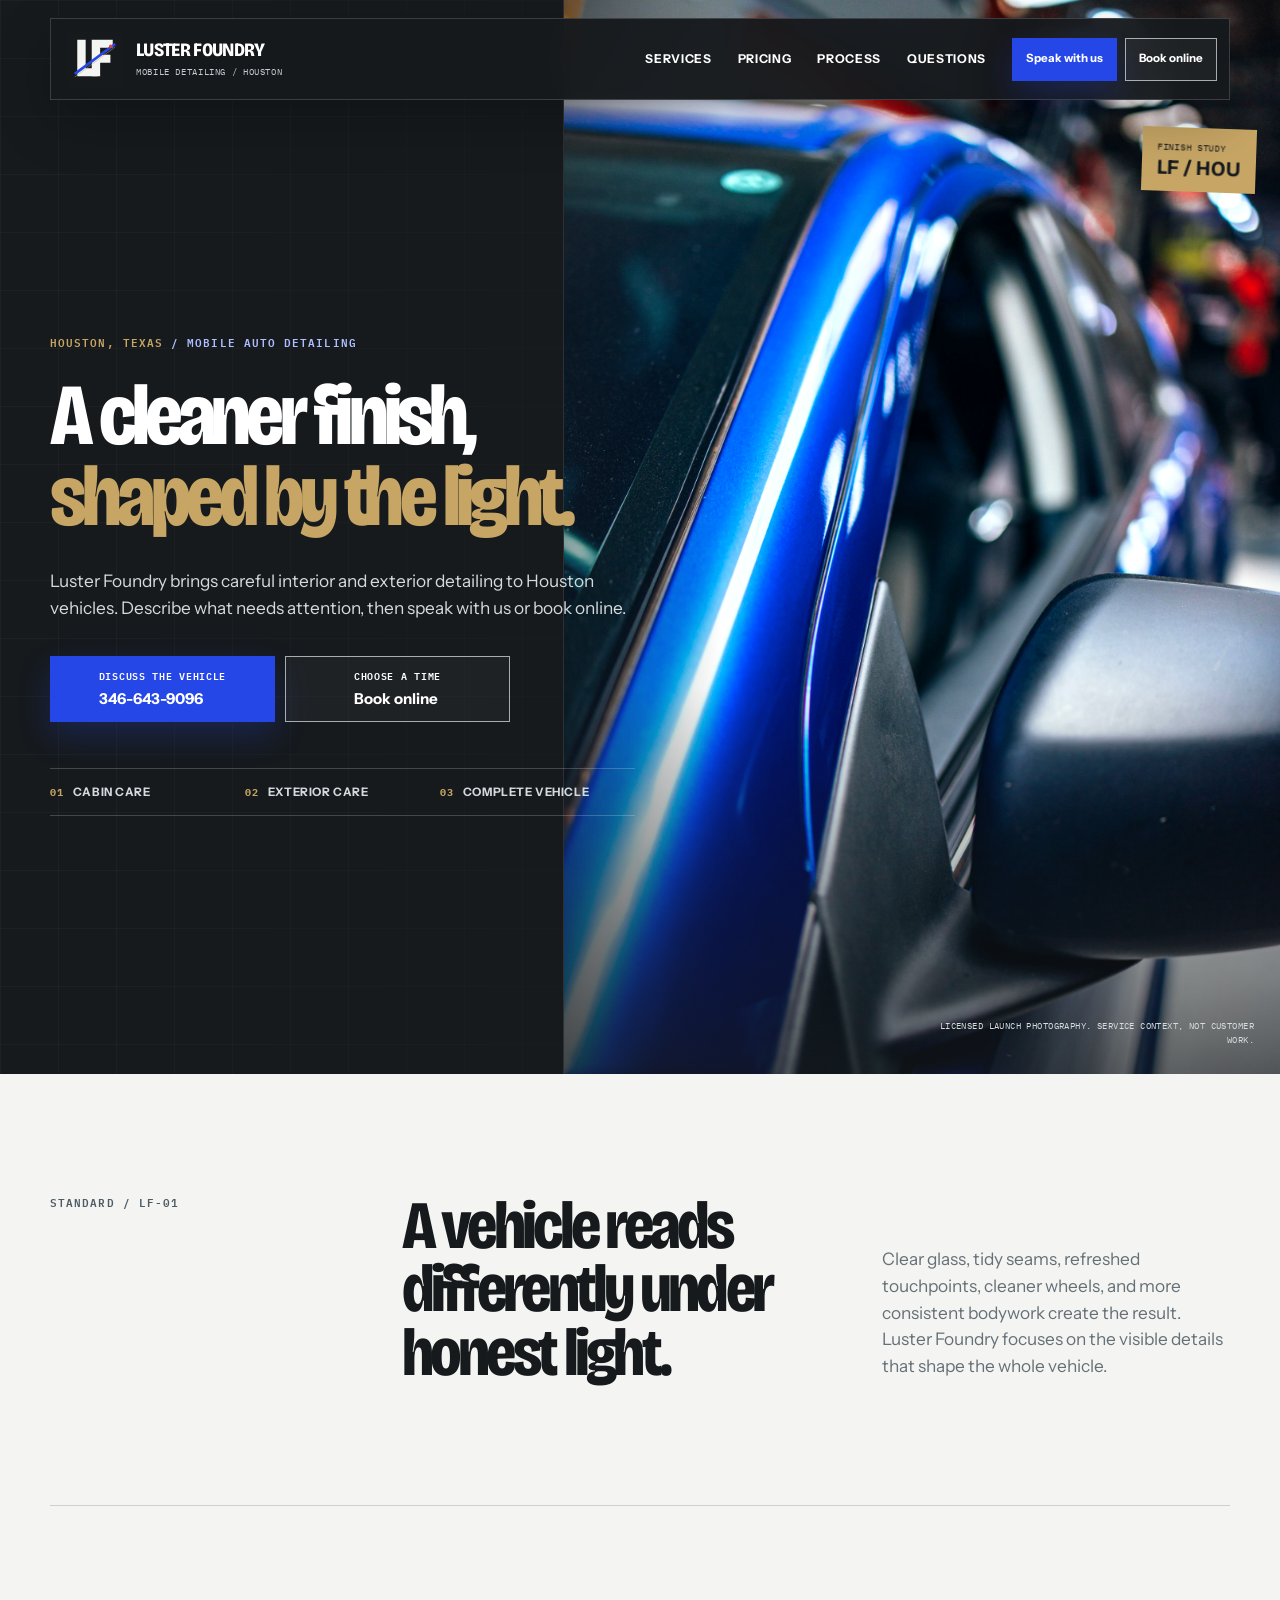
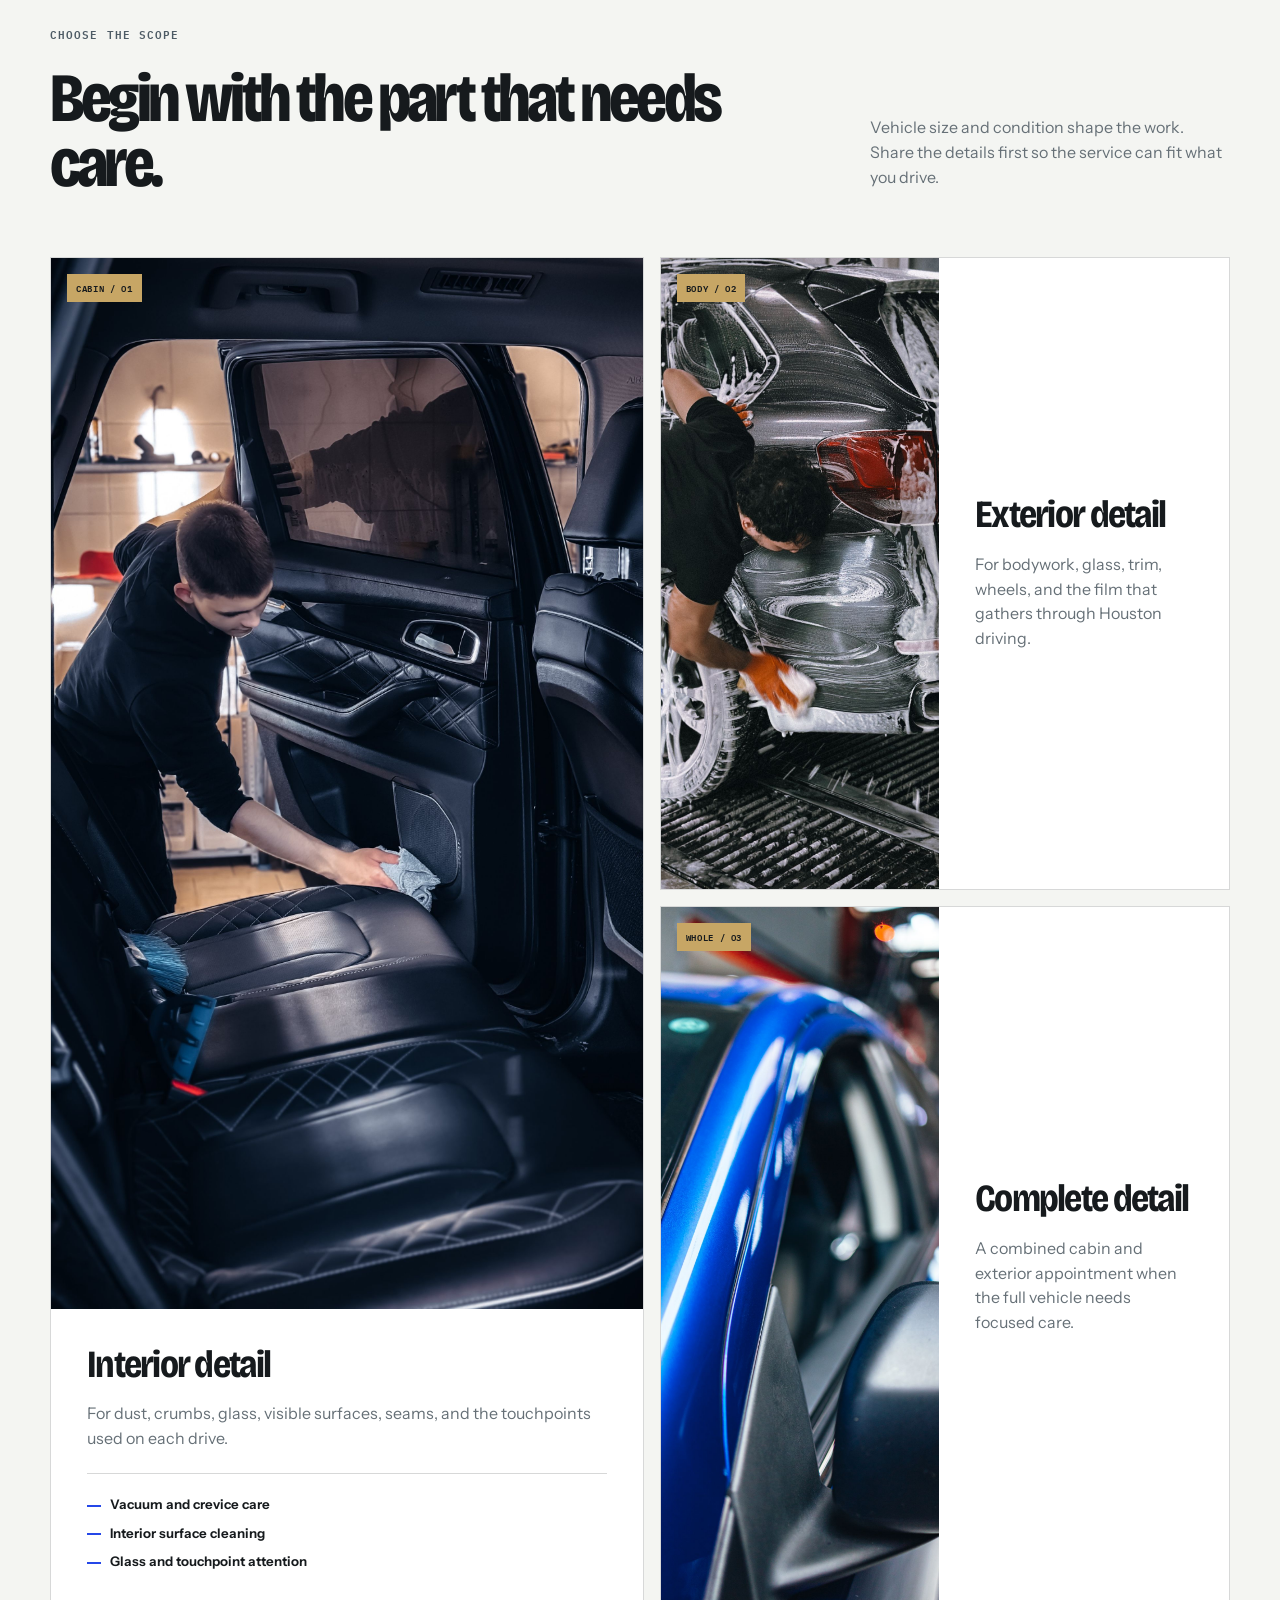
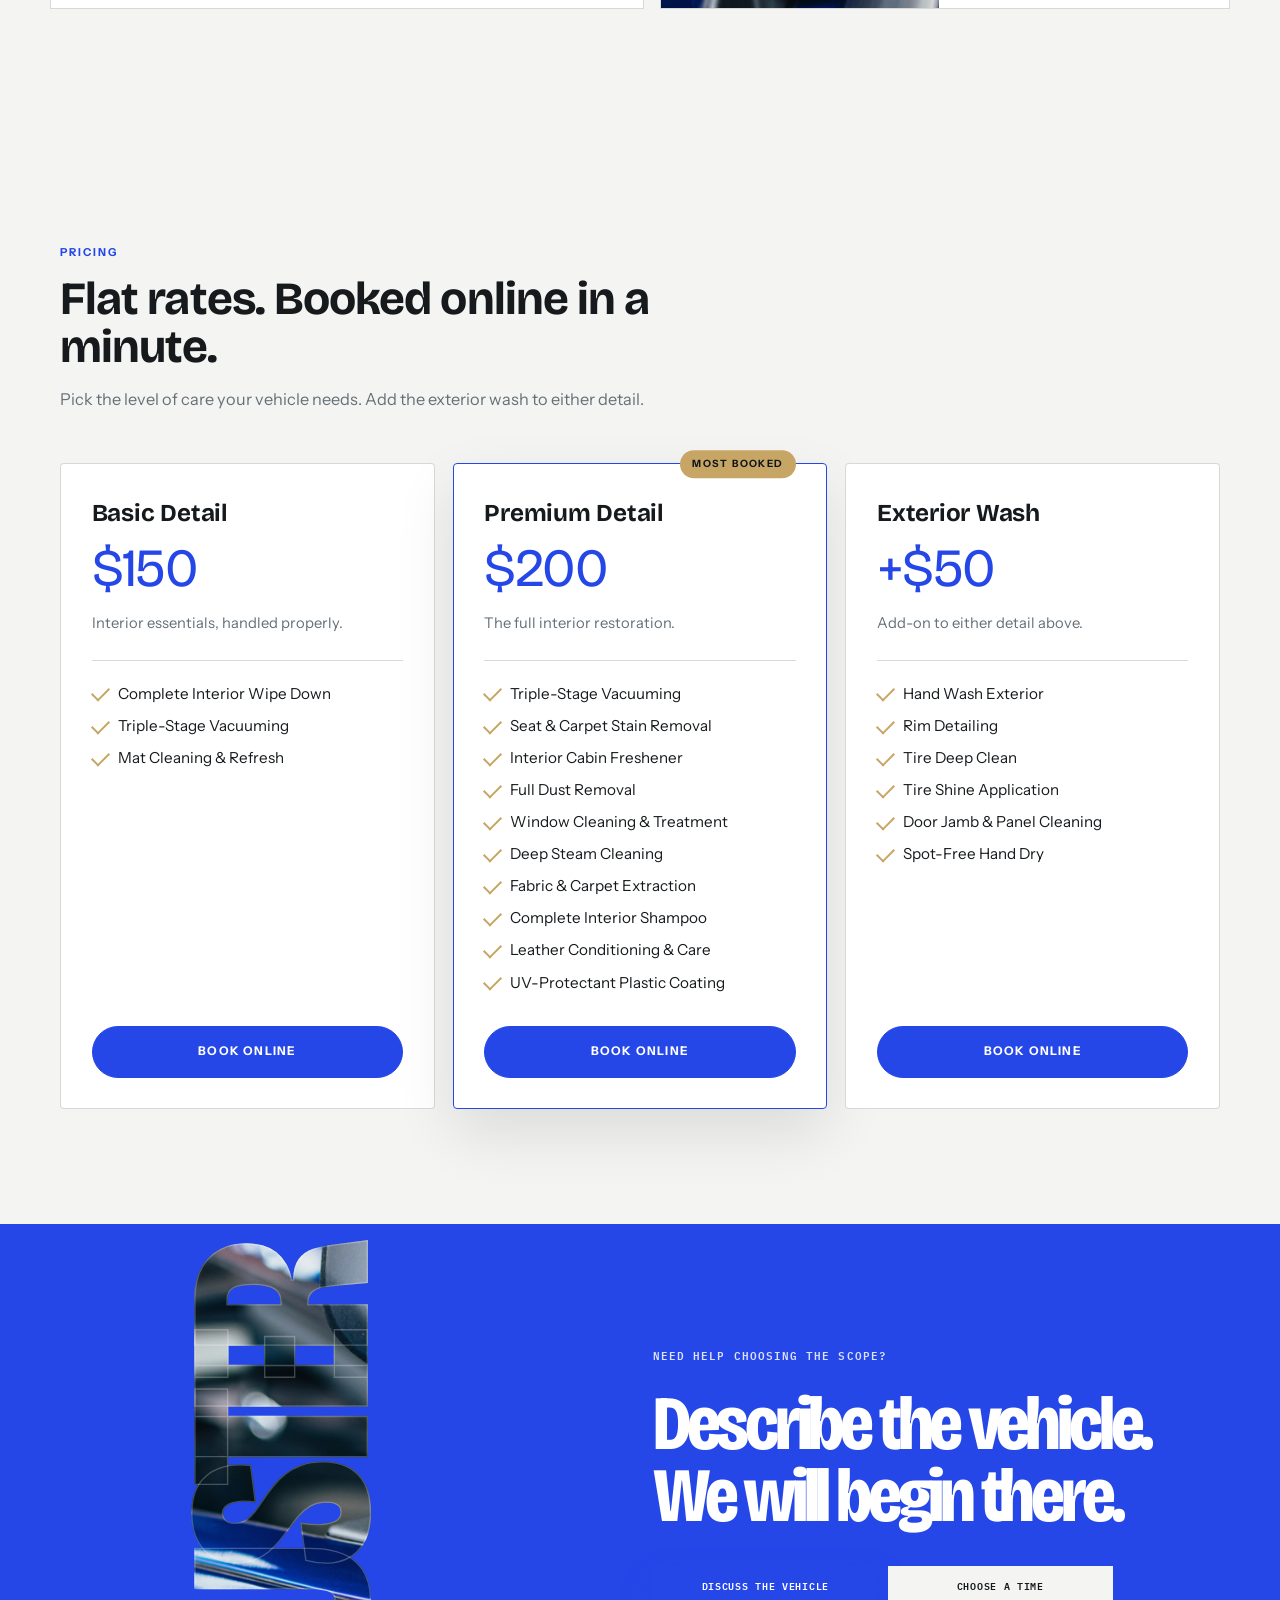
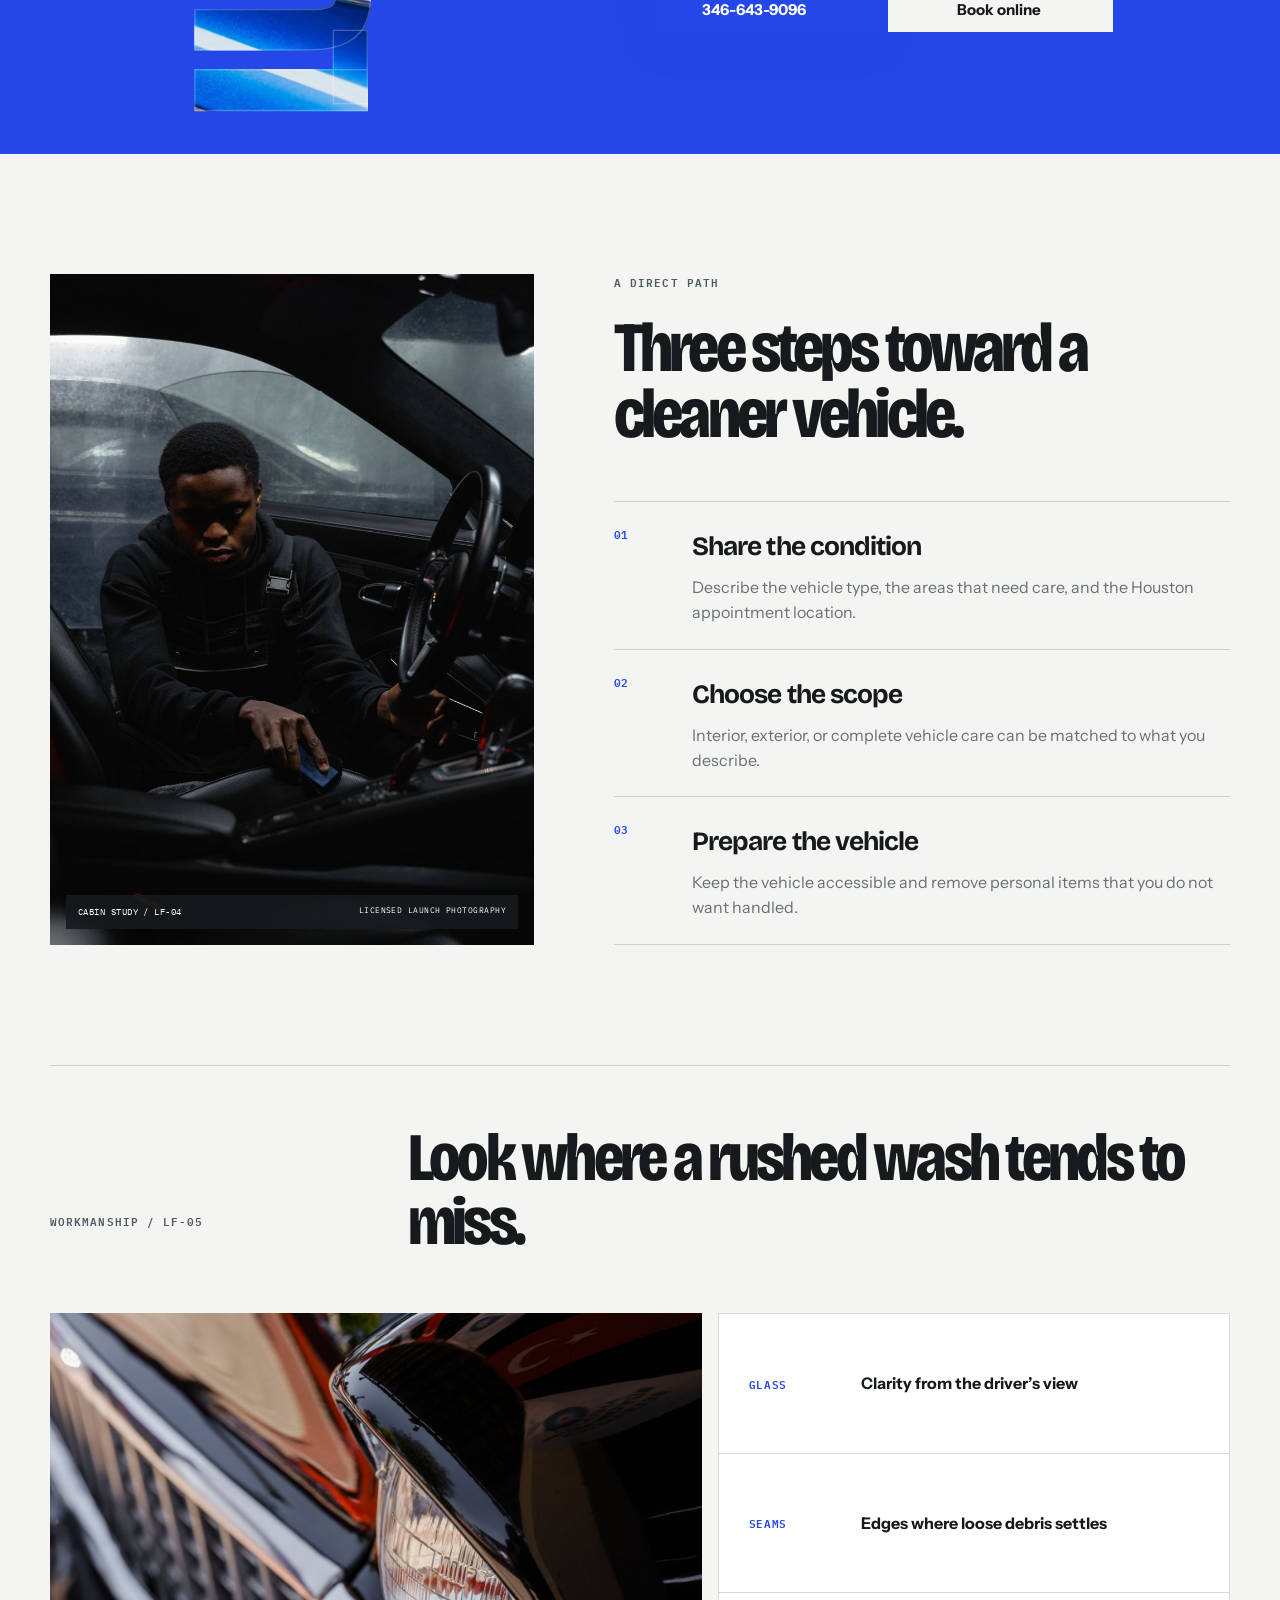
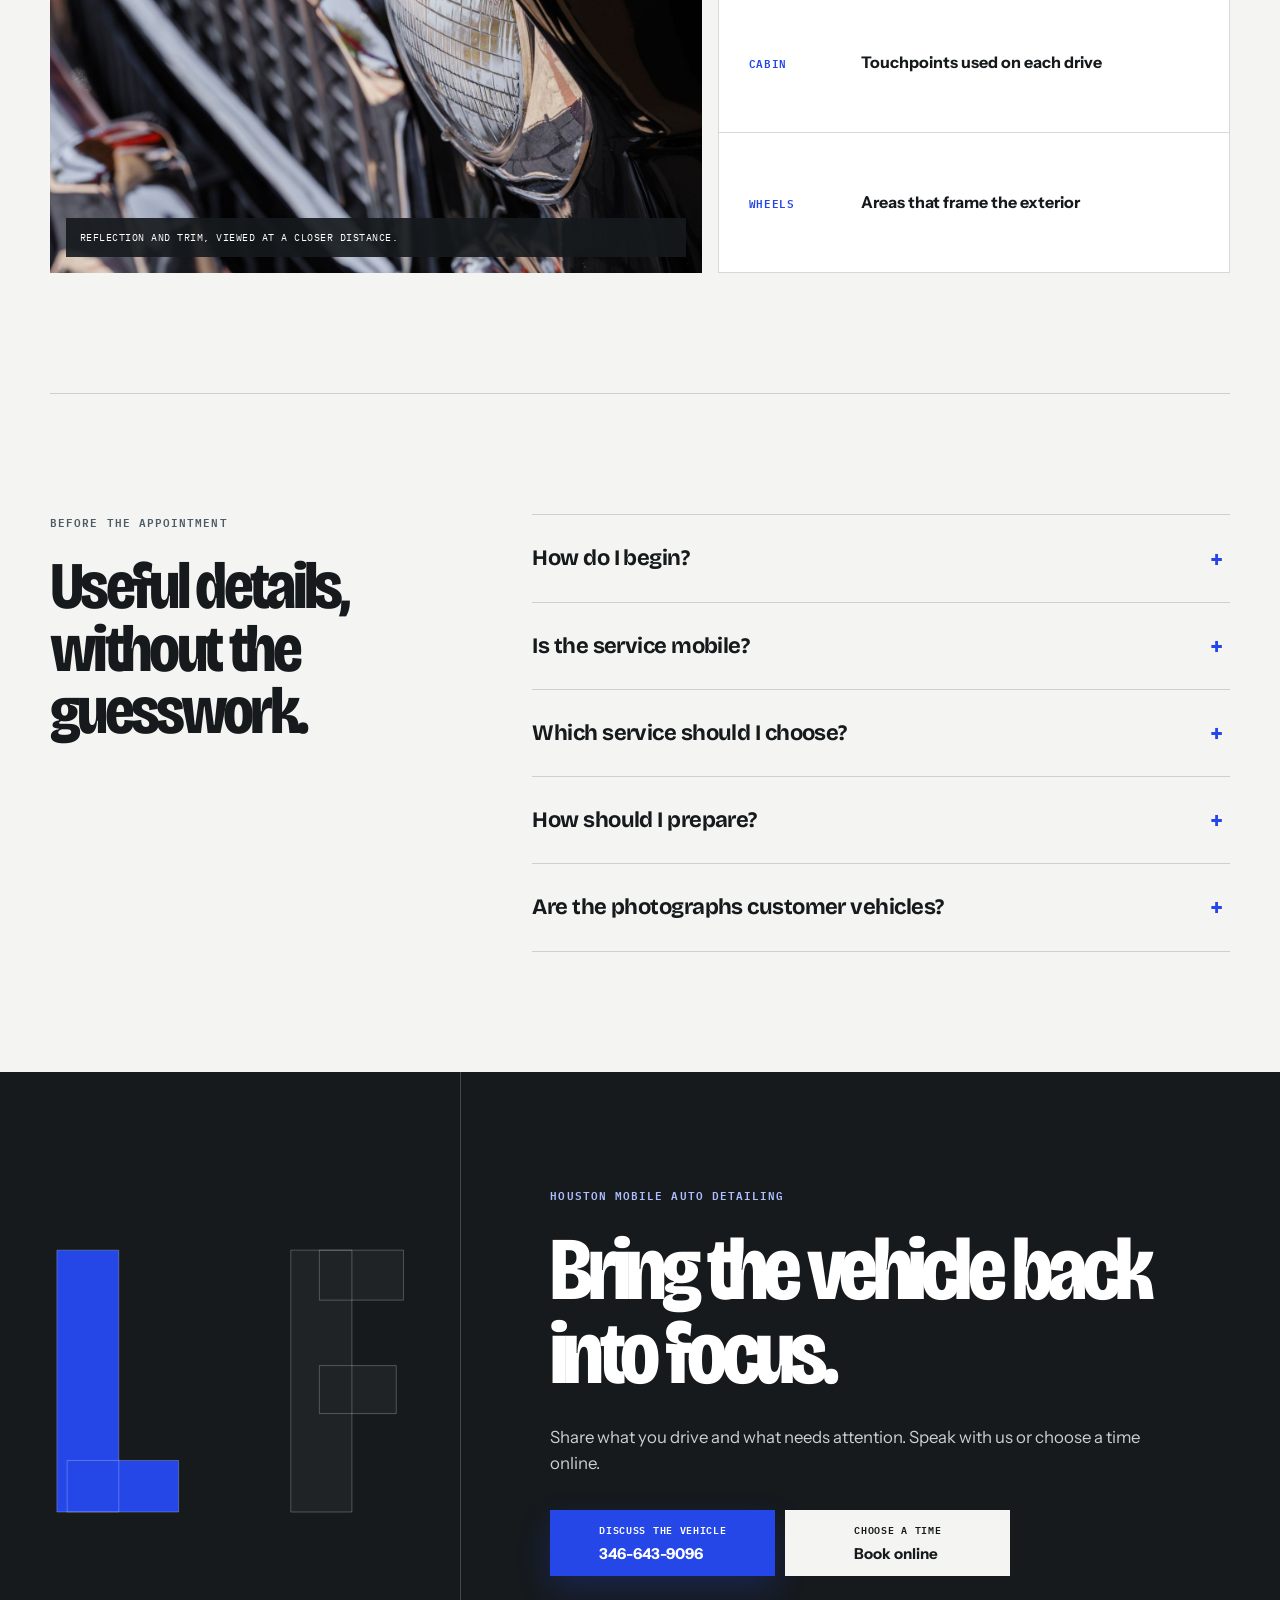
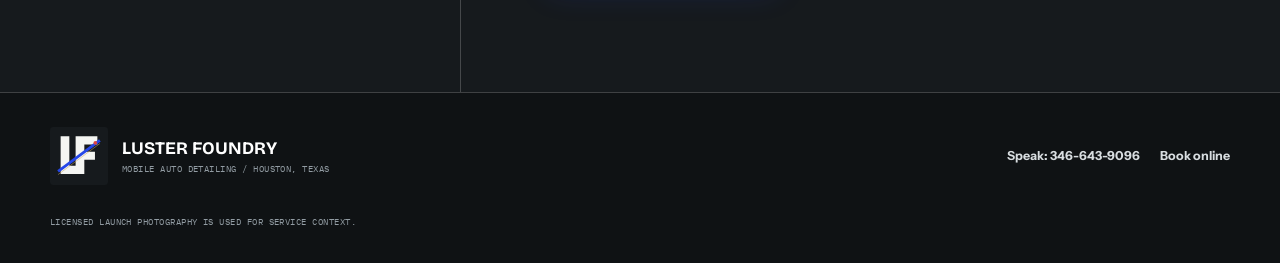
==== commit d6a85d39: "Add flat-rate pricing section with three packages Publishes Basic Detail $150, Premium Detail $200, " ====
--- a/index.html
+++ b/index.html
@@ -30,22 +30,67 @@
     <meta property="og:url" content="https://lusterfoundry.shop/" />
     <meta property="og:image" content="https://lusterfoundry.shop/assets/polish-foam.jpg" />
     <script type="application/ld+json">
+{
+  "@context": "https://schema.org",
+  "@type": "AutoWash",
+  "name": "Luster Foundry Mobile Auto Detailing Houston Texas",
+  "url": "https://lusterfoundry.shop/",
+  "telephone": "+1-346-643-9096",
+  "description": "Mobile auto detailing in Houston, Texas for interior, exterior, and complete vehicle care.",
+  "areaServed": {
+    "@type": "City",
+    "name": "Houston",
+    "containedInPlace": {
+      "@type": "State",
+      "name": "Texas"
+    }
+  },
+  "hasOfferCatalog": {
+    "@type": "OfferCatalog",
+    "name": "Detailing packages",
+    "itemListElement": [
       {
-        "@context": "https://schema.org",
-        "@type": "AutoWash",
-        "name": "Luster Foundry Mobile Auto Detailing Houston Texas",
-        "url": "https://lusterfoundry.shop/",
-        "telephone": "+1-346-643-9096",
-        "description": "Mobile auto detailing in Houston, Texas for interior, exterior, and complete vehicle care.",
-        "areaServed": {
-          "@type": "City",
-          "name": "Houston",
-          "containedInPlace": {
-            "@type": "State",
-            "name": "Texas"
-          }
+        "@type": "Offer",
+        "name": "Basic Detail",
+        "price": "150",
+        "priceCurrency": "USD",
+        "availability": "https://schema.org/InStock",
+        "url": "https://lusterfoundry.shop/#pricing",
+        "itemOffered": {
+          "@type": "Service",
+          "name": "Basic Detail",
+          "description": "Interior essentials: complete interior wipe down, triple-stage vacuuming, and mat cleaning and refresh."
+        }
+      },
+      {
+        "@type": "Offer",
+        "name": "Premium Detail",
+        "price": "200",
+        "priceCurrency": "USD",
+        "availability": "https://schema.org/InStock",
+        "url": "https://lusterfoundry.shop/#pricing",
+        "itemOffered": {
+          "@type": "Service",
+          "name": "Premium Detail",
+          "description": "Full interior restoration: triple-stage vacuuming, seat and carpet stain removal, cabin freshener, full dust removal, window cleaning and treatment, deep steam cleaning, fabric and carpet extraction, complete interior shampoo, leather conditioning, and UV-protectant plastic coating."
+        }
+      },
+      {
+        "@type": "Offer",
+        "name": "Exterior Wash",
+        "price": "50",
+        "priceCurrency": "USD",
+        "availability": "https://schema.org/InStock",
+        "url": "https://lusterfoundry.shop/#pricing",
+        "itemOffered": {
+          "@type": "Service",
+          "name": "Exterior Wash",
+          "description": "Add-on to either detail: hand wash exterior, rim detailing, tire deep clean, tire shine application, door jamb and panel cleaning, and spot-free hand dry."
         }
       }
+    ]
+  }
+}
     </script>
   </head>
   <body>
@@ -68,6 +113,7 @@
 
       <nav class="site-nav" id="site-nav" aria-label="Primary navigation" data-nav>
         <a href="#services">Services</a>
+        <a href="#pricing">Pricing</a>
         <a href="#process">Process</a>
         <a href="#questions">Questions</a>
         <div class="nav-actions">
@@ -173,6 +219,63 @@
               <p>A combined cabin and exterior appointment when the full vehicle needs focused care.</p>
             </div>
           </article>
+        </div>
+      </section>
+
+      <section class="rates" id="pricing" aria-labelledby="pricing-title">
+        <div class="rates-shell">
+          <div class="rates-head">
+            <p class="rates-eyebrow">Pricing</p>
+            <h2 id="pricing-title">Flat rates. Booked online in a minute.</h2>
+            <p class="rates-intro">Pick the level of care your vehicle needs. Add the exterior wash to either detail.</p>
+          </div>
+
+          <div class="rate-grid">
+            <article class="rate-card">
+              <h3>Basic Detail</h3>
+              <p class="rate-figure">$150</p>
+              <p class="rate-note">Interior essentials, handled properly.</p>
+              <ul class="rate-list">
+                <li>Complete Interior Wipe Down</li>
+                <li>Triple-Stage Vacuuming</li>
+                <li>Mat Cleaning &amp; Refresh</li>
+              </ul>
+              <a class="rate-cta" href="https://cal.com/sumitdatta/auto-detail-service" target="_blank" rel="noopener">Book Online</a>
+            </article>
+            <article class="rate-card rate-card-featured">
+              <span class="rate-badge">Most booked</span>
+              <h3>Premium Detail</h3>
+              <p class="rate-figure">$200</p>
+              <p class="rate-note">The full interior restoration.</p>
+              <ul class="rate-list">
+                <li>Triple-Stage Vacuuming</li>
+                <li>Seat &amp; Carpet Stain Removal</li>
+                <li>Interior Cabin Freshener</li>
+                <li>Full Dust Removal</li>
+                <li>Window Cleaning &amp; Treatment</li>
+                <li>Deep Steam Cleaning</li>
+                <li>Fabric &amp; Carpet Extraction</li>
+                <li>Complete Interior Shampoo</li>
+                <li>Leather Conditioning &amp; Care</li>
+                <li>UV-Protectant Plastic Coating</li>
+              </ul>
+              <a class="rate-cta" href="https://cal.com/sumitdatta/auto-detail-service" target="_blank" rel="noopener">Book Online</a>
+            </article>
+            <article class="rate-card">
+              <h3>Exterior Wash</h3>
+              <p class="rate-figure">+$50</p>
+              <p class="rate-note">Add-on to either detail above.</p>
+              <ul class="rate-list">
+                <li>Hand Wash Exterior</li>
+                <li>Rim Detailing</li>
+                <li>Tire Deep Clean</li>
+                <li>Tire Shine Application</li>
+                <li>Door Jamb &amp; Panel Cleaning</li>
+                <li>Spot-Free Hand Dry</li>
+              </ul>
+              <a class="rate-cta" href="https://cal.com/sumitdatta/auto-detail-service" target="_blank" rel="noopener">Book Online</a>
+            </article>
+          </div>
         </div>
       </section>
 
--- a/styles.css
+++ b/styles.css
@@ -1413,3 +1413,148 @@
     transform: none;
   }
 }
+
+
+/* ---------- Pricing ---------- */
+.rates {
+  --p-band: var(--paper);
+  --p-surface: var(--white);
+  --p-ink: var(--steel);
+  --p-muted: var(--muted);
+  --p-line: var(--line);
+  --p-accent: var(--cobalt);
+  --p-accent-ink: #ffffff;
+  --p-badge-ink: #10161a;
+  --p-hi: var(--nickel);
+  padding: clamp(72px, 9vw, 130px) clamp(22px, 5vw, 60px);
+  background: var(--p-band);
+  color: var(--p-ink);
+}
+.rates-shell { width: min(1180px, 100%); margin-inline: auto; }
+.rates-head { max-width: 60ch; margin-bottom: clamp(34px, 4vw, 54px); }
+.rates-eyebrow {
+  margin: 0 0 14px;
+  font-family: var(--body);
+  font-size: 11px;
+  font-weight: 800;
+  letter-spacing: .18em;
+  text-transform: uppercase;
+  color: var(--p-accent);
+}
+.rates-head h2 {
+  margin: 0 0 14px;
+  font-family: var(--display);
+  font-size: clamp(30px, 3.6vw, 48px);
+  line-height: 1.05;
+  letter-spacing: -.02em;
+  color: var(--p-ink);
+}
+.rates-intro { margin: 0; color: var(--p-muted); font-size: 1.02rem; line-height: 1.6; }
+.rate-grid {
+  display: grid;
+  grid-template-columns: repeat(3, 1fr);
+  gap: 18px;
+  align-items: stretch;
+}
+.rate-card {
+  position: relative;
+  display: flex;
+  flex-direction: column;
+  gap: 4px;
+  padding: clamp(26px, 2.4vw, 36px);
+  background: var(--p-surface);
+  border: 1px solid var(--p-line);
+  border-radius: 4px;
+}
+.rate-card-featured {
+  border-color: var(--p-accent);
+  box-shadow: 0 24px 60px rgba(0, 0, 0, .10);
+}
+.rate-badge {
+  position: absolute;
+  top: 0;
+  right: clamp(26px, 2.4vw, 36px);
+  transform: translateY(-50%);
+  padding: 6px 12px;
+  background: var(--p-hi);
+  color: var(--p-badge-ink);
+  font-family: var(--body);
+  font-size: 10px;
+  font-weight: 800;
+  letter-spacing: .14em;
+  text-transform: uppercase;
+  border-radius: 999px;
+}
+.rate-card h3 {
+  margin: 0;
+  font-family: var(--display);
+  font-size: clamp(21px, 1.9vw, 26px);
+  letter-spacing: -.01em;
+  color: var(--p-ink);
+}
+.rate-figure {
+  margin: 6px 0 0;
+  font-family: var(--display);
+  font-size: clamp(40px, 4.2vw, 56px);
+  line-height: 1;
+  letter-spacing: -.03em;
+  color: var(--p-accent);
+}
+.rate-note { margin: 12px 0 0; color: var(--p-muted); font-size: .92rem; line-height: 1.5; }
+.rate-list {
+  list-style: none;
+  margin: 22px 0 0;
+  padding: 22px 0 0;
+  border-top: 1px solid var(--p-line);
+  display: grid;
+  align-content: start;
+  gap: 10px;
+  flex: 1;
+}
+.rate-list li {
+  position: relative;
+  padding-left: 26px;
+  font-size: .95rem;
+  line-height: 1.45;
+  color: var(--p-ink);
+}
+.rate-list li::before {
+  content: "";
+  position: absolute;
+  left: 0;
+  top: .28em;
+  width: 15px;
+  height: 8px;
+  border-left: 2px solid var(--p-hi);
+  border-bottom: 2px solid var(--p-hi);
+  transform: rotate(-45deg);
+}
+.rate-cta {
+  display: inline-flex;
+  align-items: center;
+  justify-content: center;
+  margin-top: 28px;
+  min-height: 52px;
+  padding: 0 22px;
+  background: var(--p-accent);
+  color: var(--p-accent-ink);
+  border: 1px solid var(--p-accent);
+  border-radius: 999px;
+  font-family: var(--body);
+  font-size: 12px;
+  font-weight: 800;
+  letter-spacing: .1em;
+  text-transform: uppercase;
+  text-decoration: none;
+  transition: transform .2s ease, opacity .2s ease;
+}
+.rate-cta:hover { transform: translateY(-2px); opacity: .92; }
+@media (max-width: 940px) {
+  .rate-grid { grid-template-columns: 1fr 1fr; }
+  .rate-card-featured { grid-row: span 2; }
+}
+@media (max-width: 640px) {
+  .rate-grid { grid-template-columns: 1fr; }
+  .rate-card-featured { grid-row: auto; }
+  .rate-badge { right: auto; left: clamp(26px, 2.4vw, 36px); }
+}
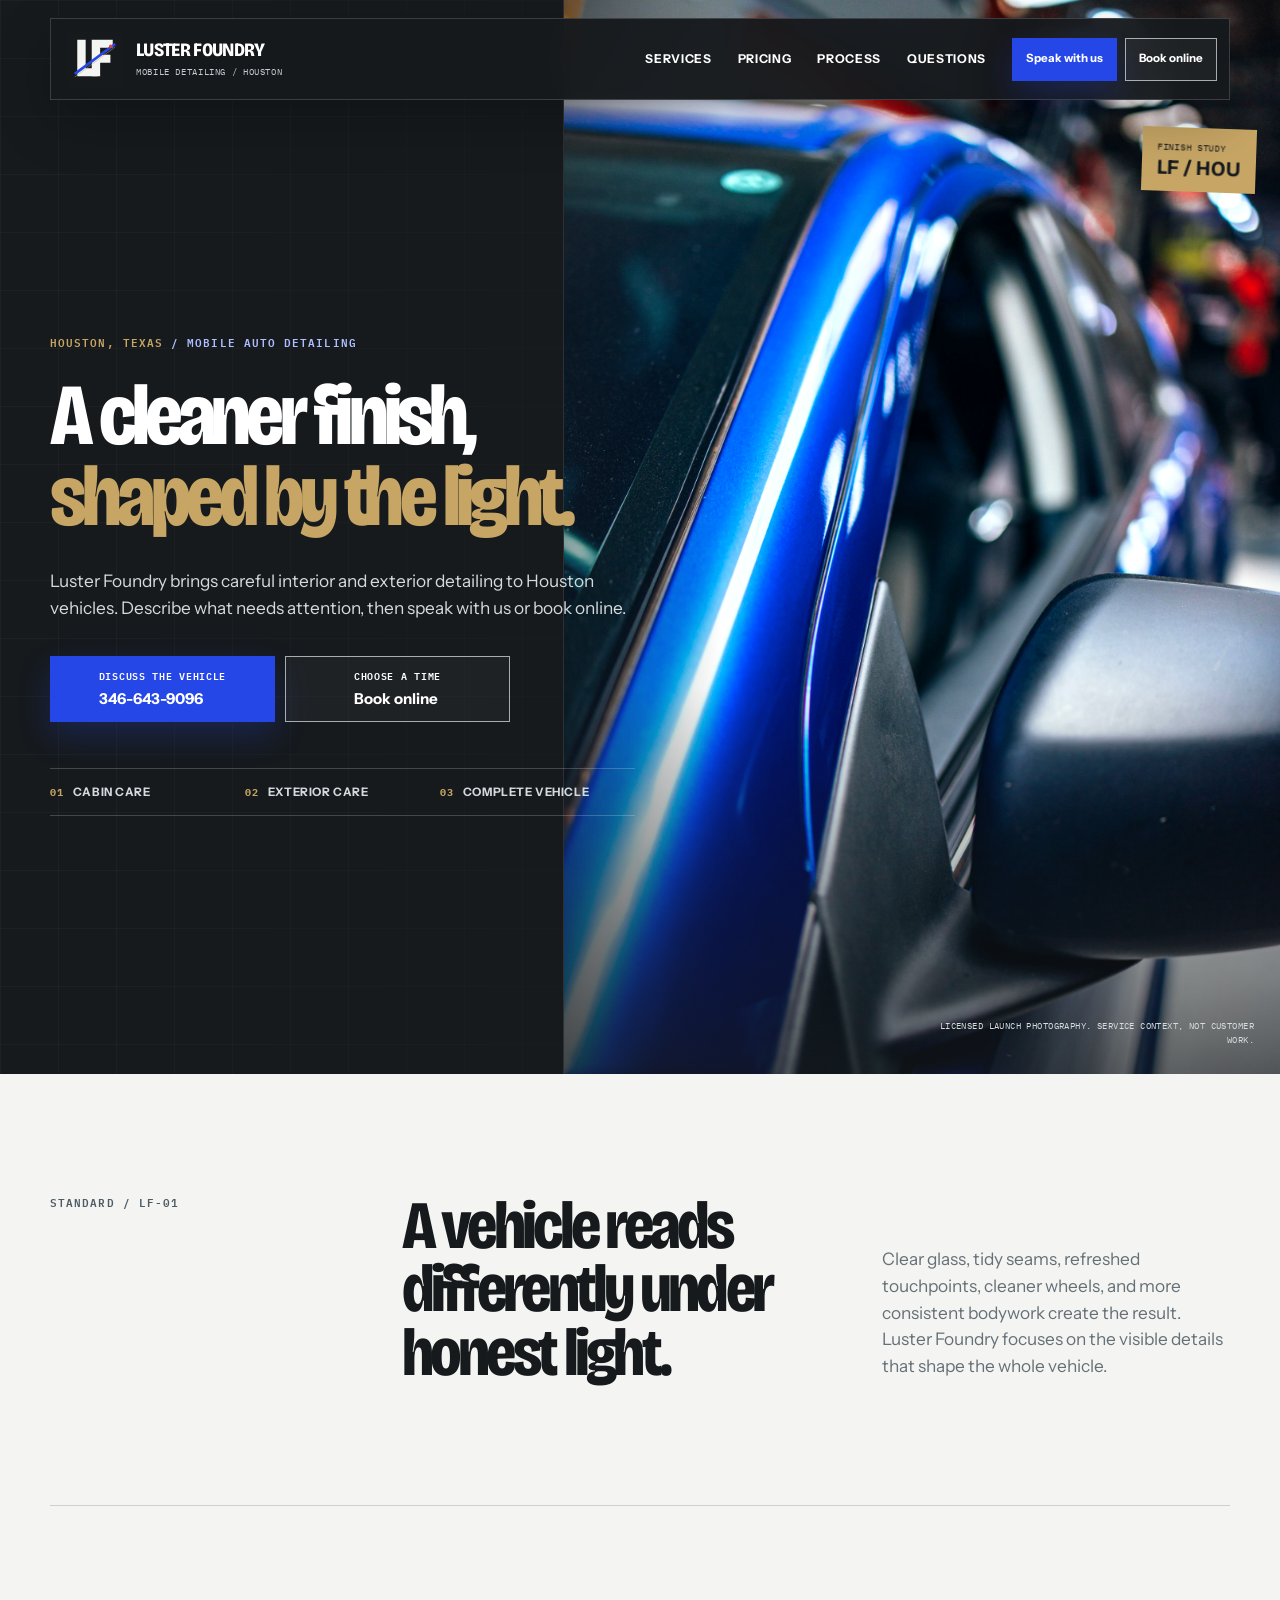
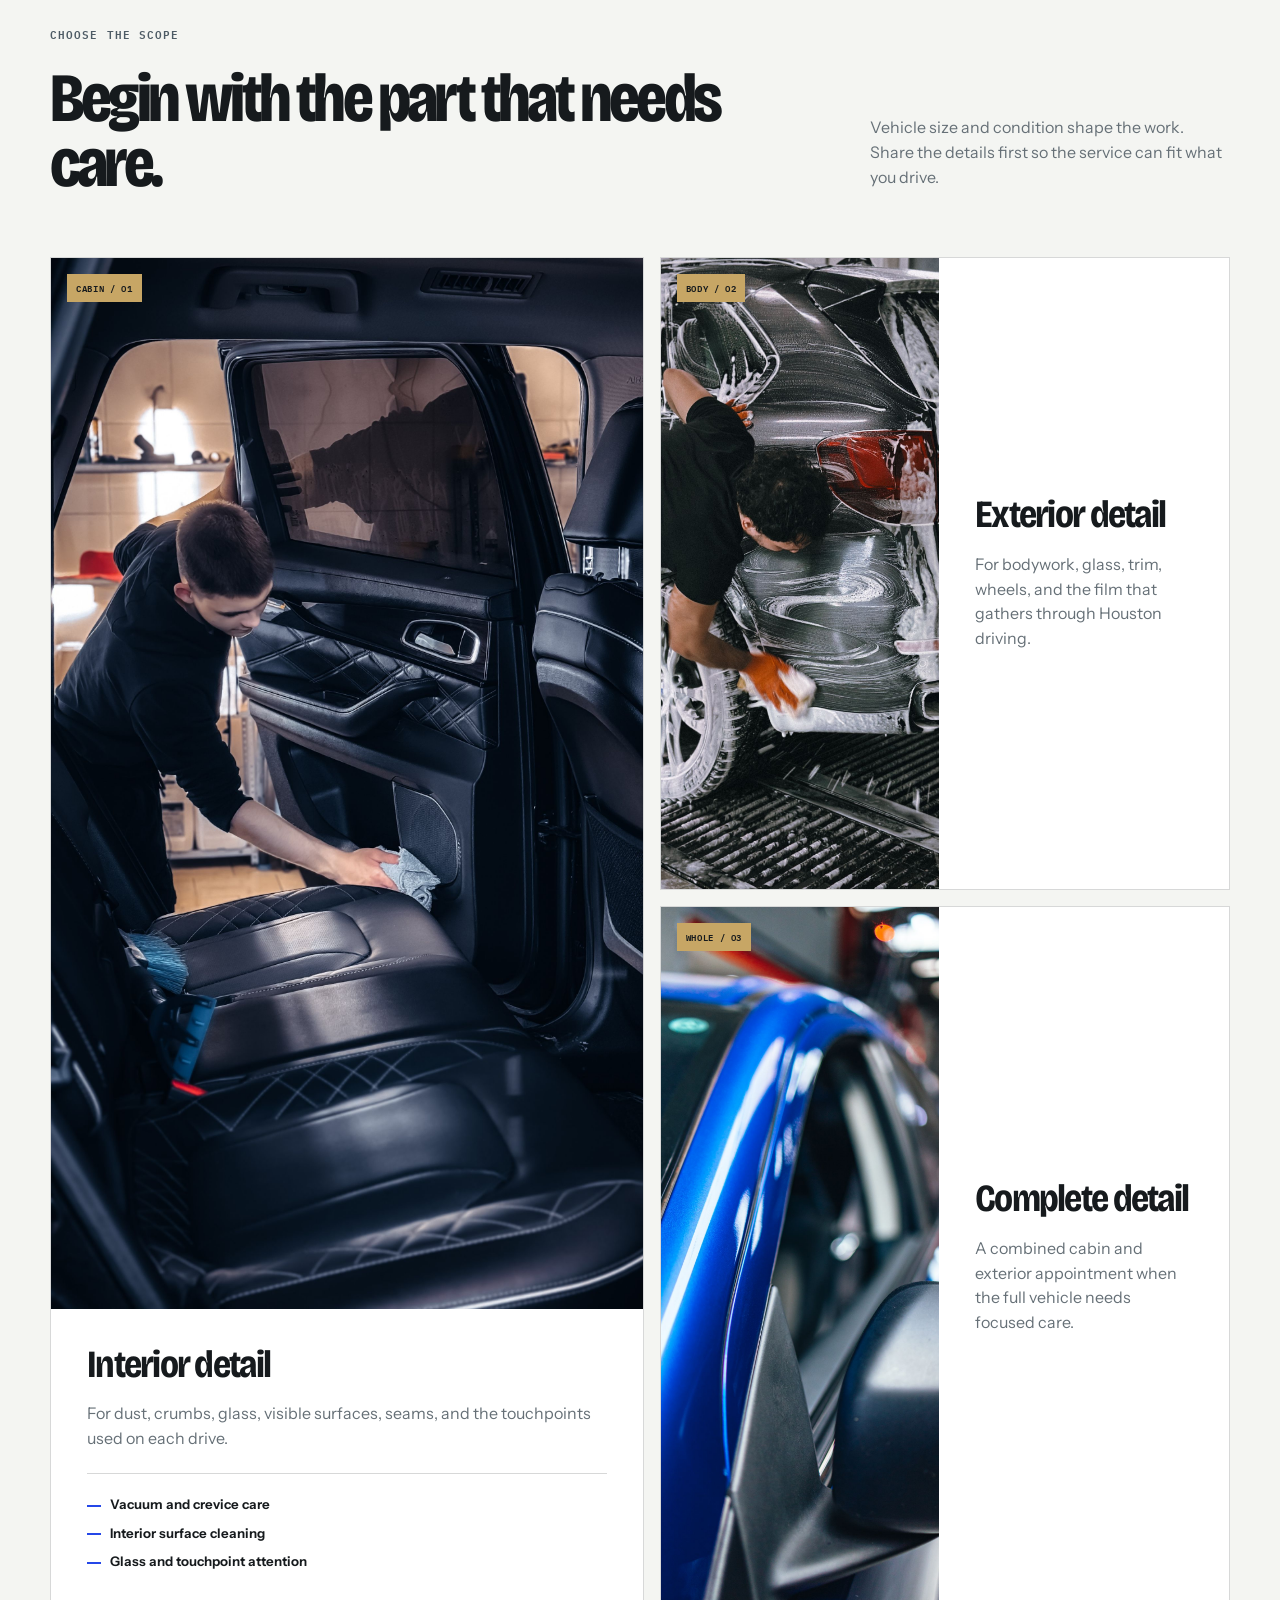
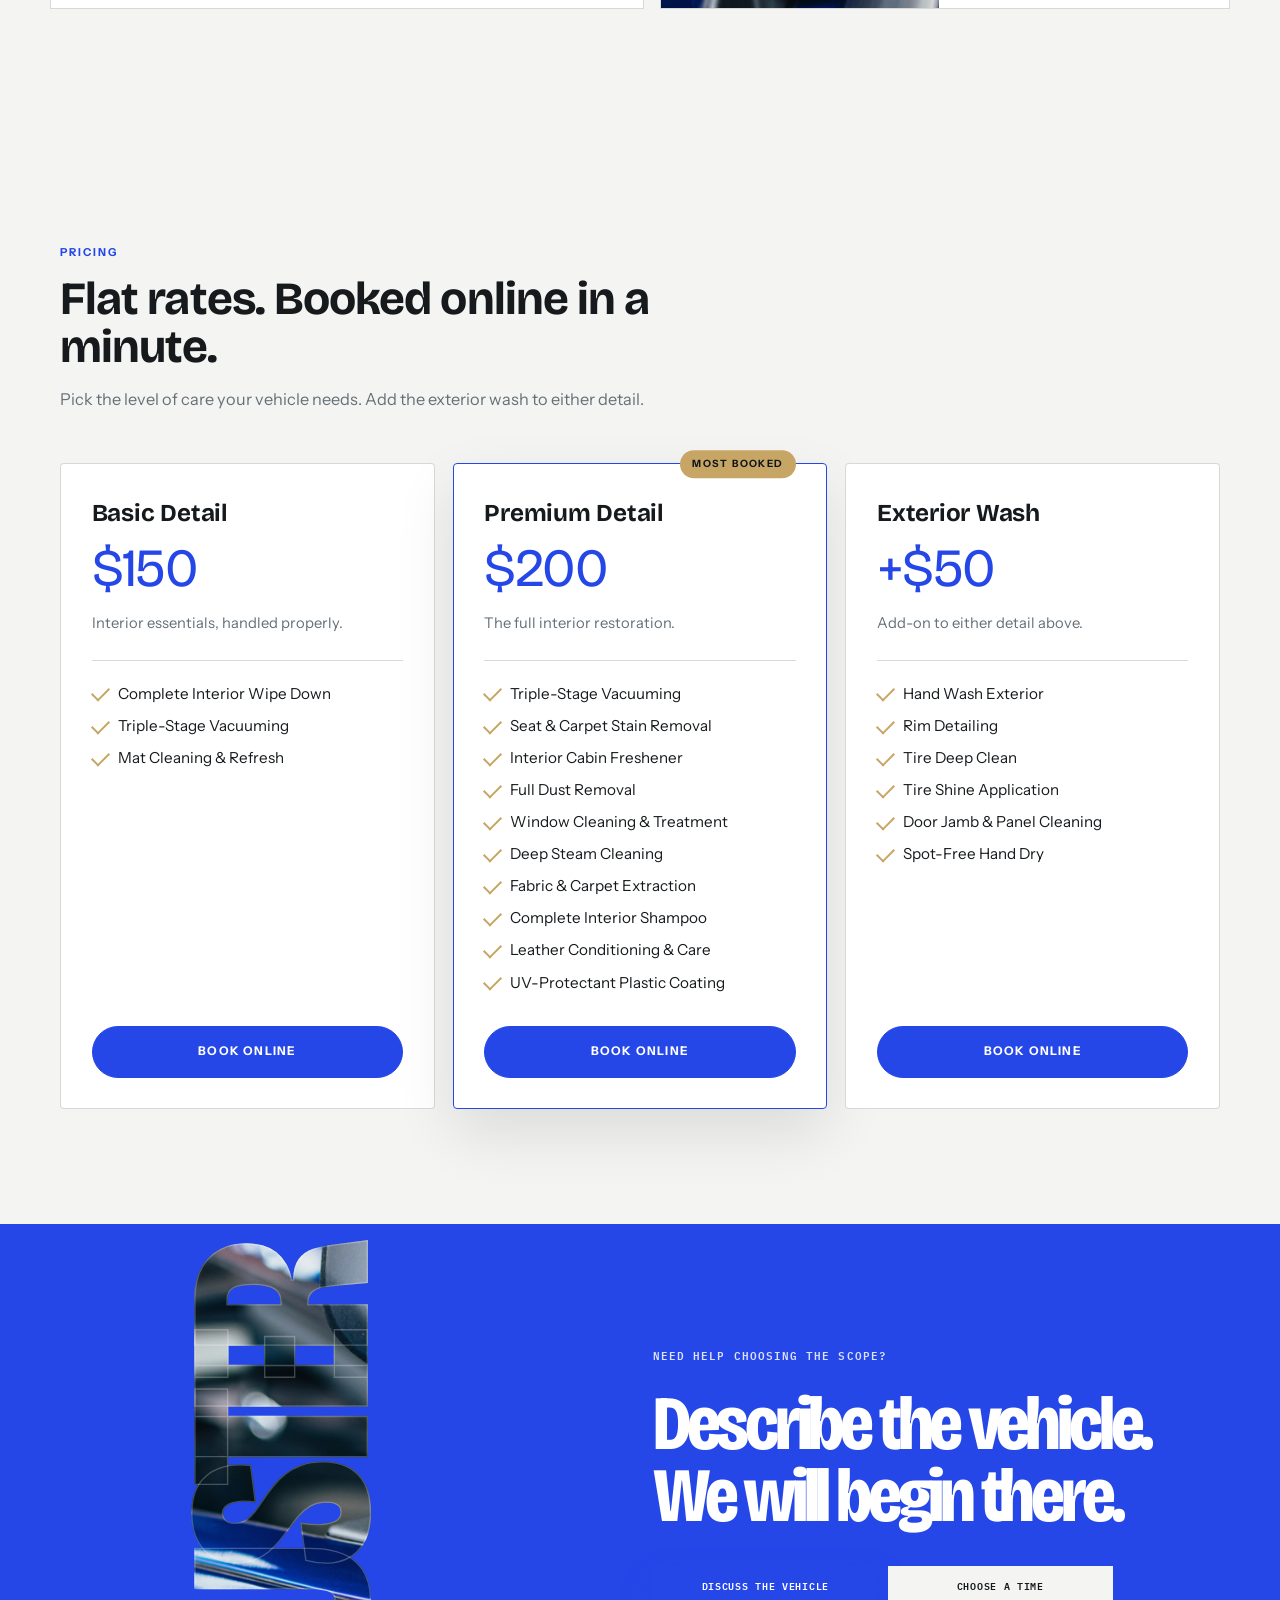
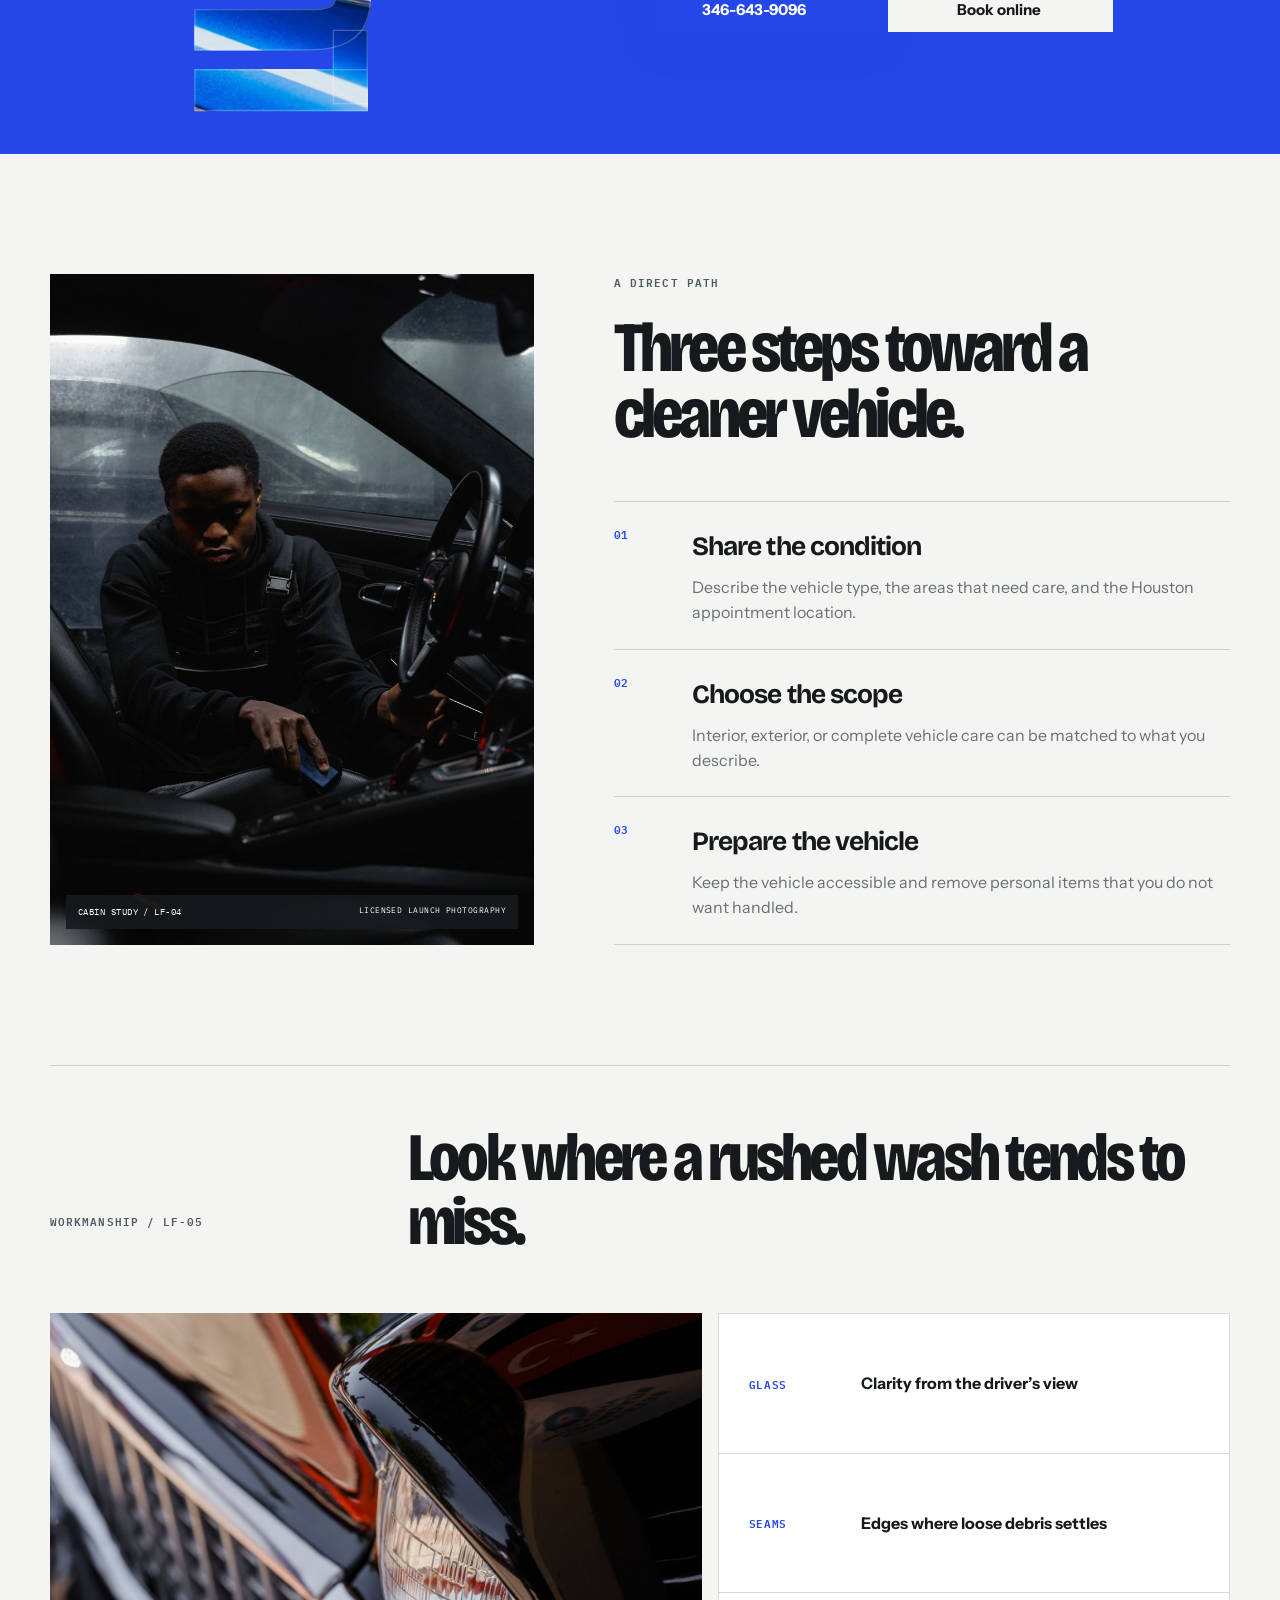
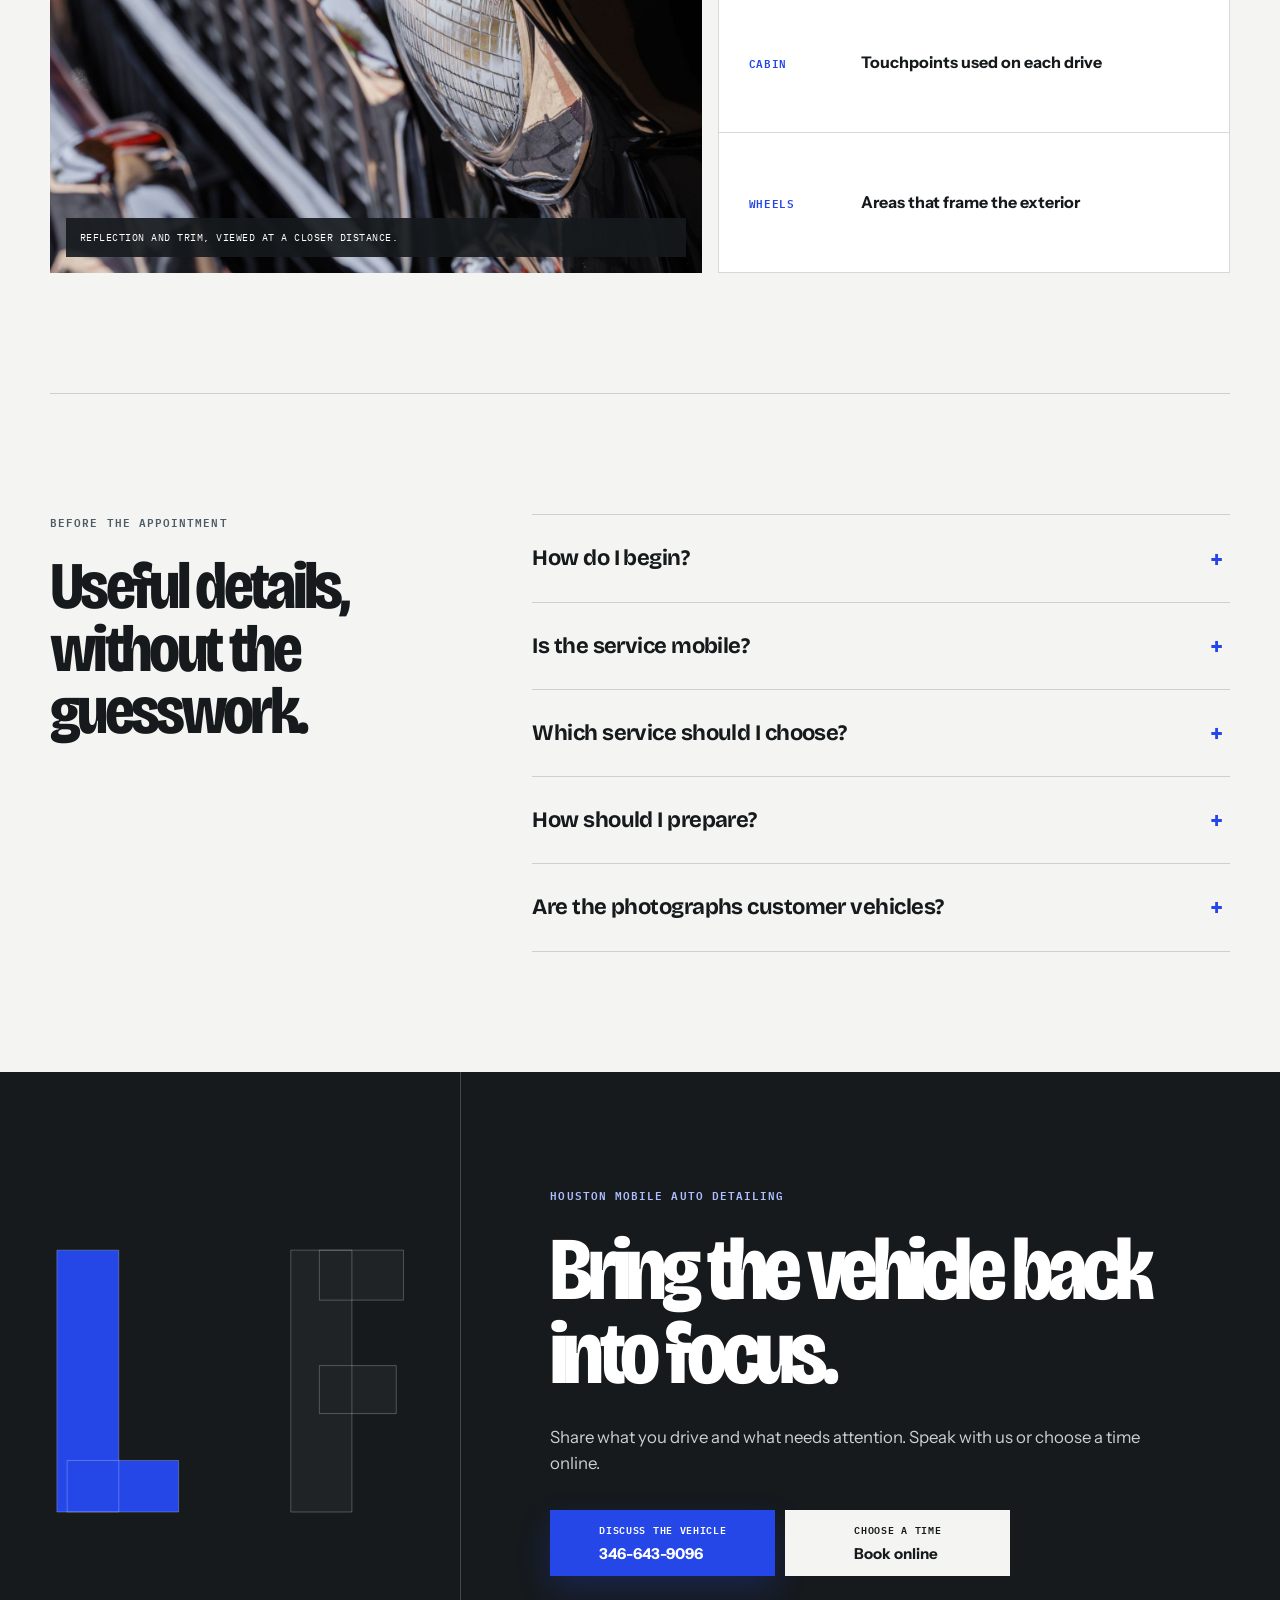
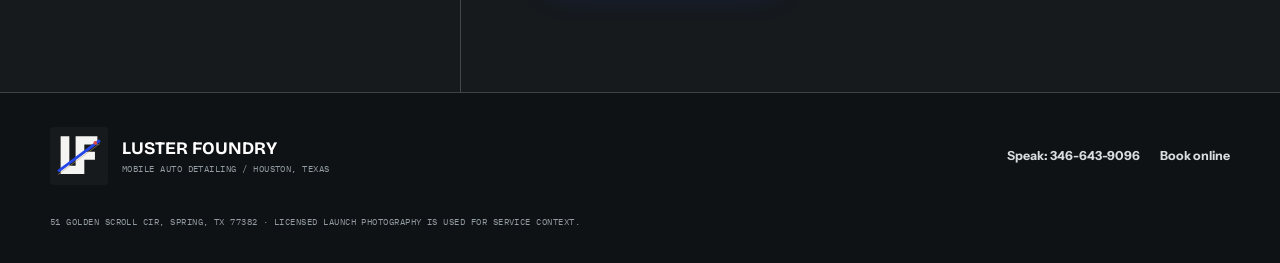
==== commit b54a4ec8: "fix: publish GMB address" ====
--- a/index.html
+++ b/index.html
@@ -36,6 +36,14 @@
   "name": "Luster Foundry Mobile Auto Detailing Houston Texas",
   "url": "https://lusterfoundry.shop/",
   "telephone": "+1-346-643-9096",
+  "address": {
+    "@type": "PostalAddress",
+    "streetAddress": "51 Golden Scroll Cir",
+    "addressLocality": "Spring",
+    "addressRegion": "TX",
+    "postalCode": "77382",
+    "addressCountry": "US"
+  },
   "description": "Mobile auto detailing in Houston, Texas for interior, exterior, and complete vehicle care.",
   "areaServed": {
     "@type": "City",
@@ -416,7 +424,7 @@
         <a href="tel:+13466439096">Speak: 346-643-9096</a>
         <a href="https://cal.com/sumitdatta/auto-detail-service">Book online</a>
       </div>
-      <p>Licensed launch photography is used for service context.</p>
+      <p>51 Golden Scroll Cir, Spring, TX 77382 · Licensed launch photography is used for service context.</p>
     </footer>
 
     <div class="mobile-bar" aria-label="Contact choices">
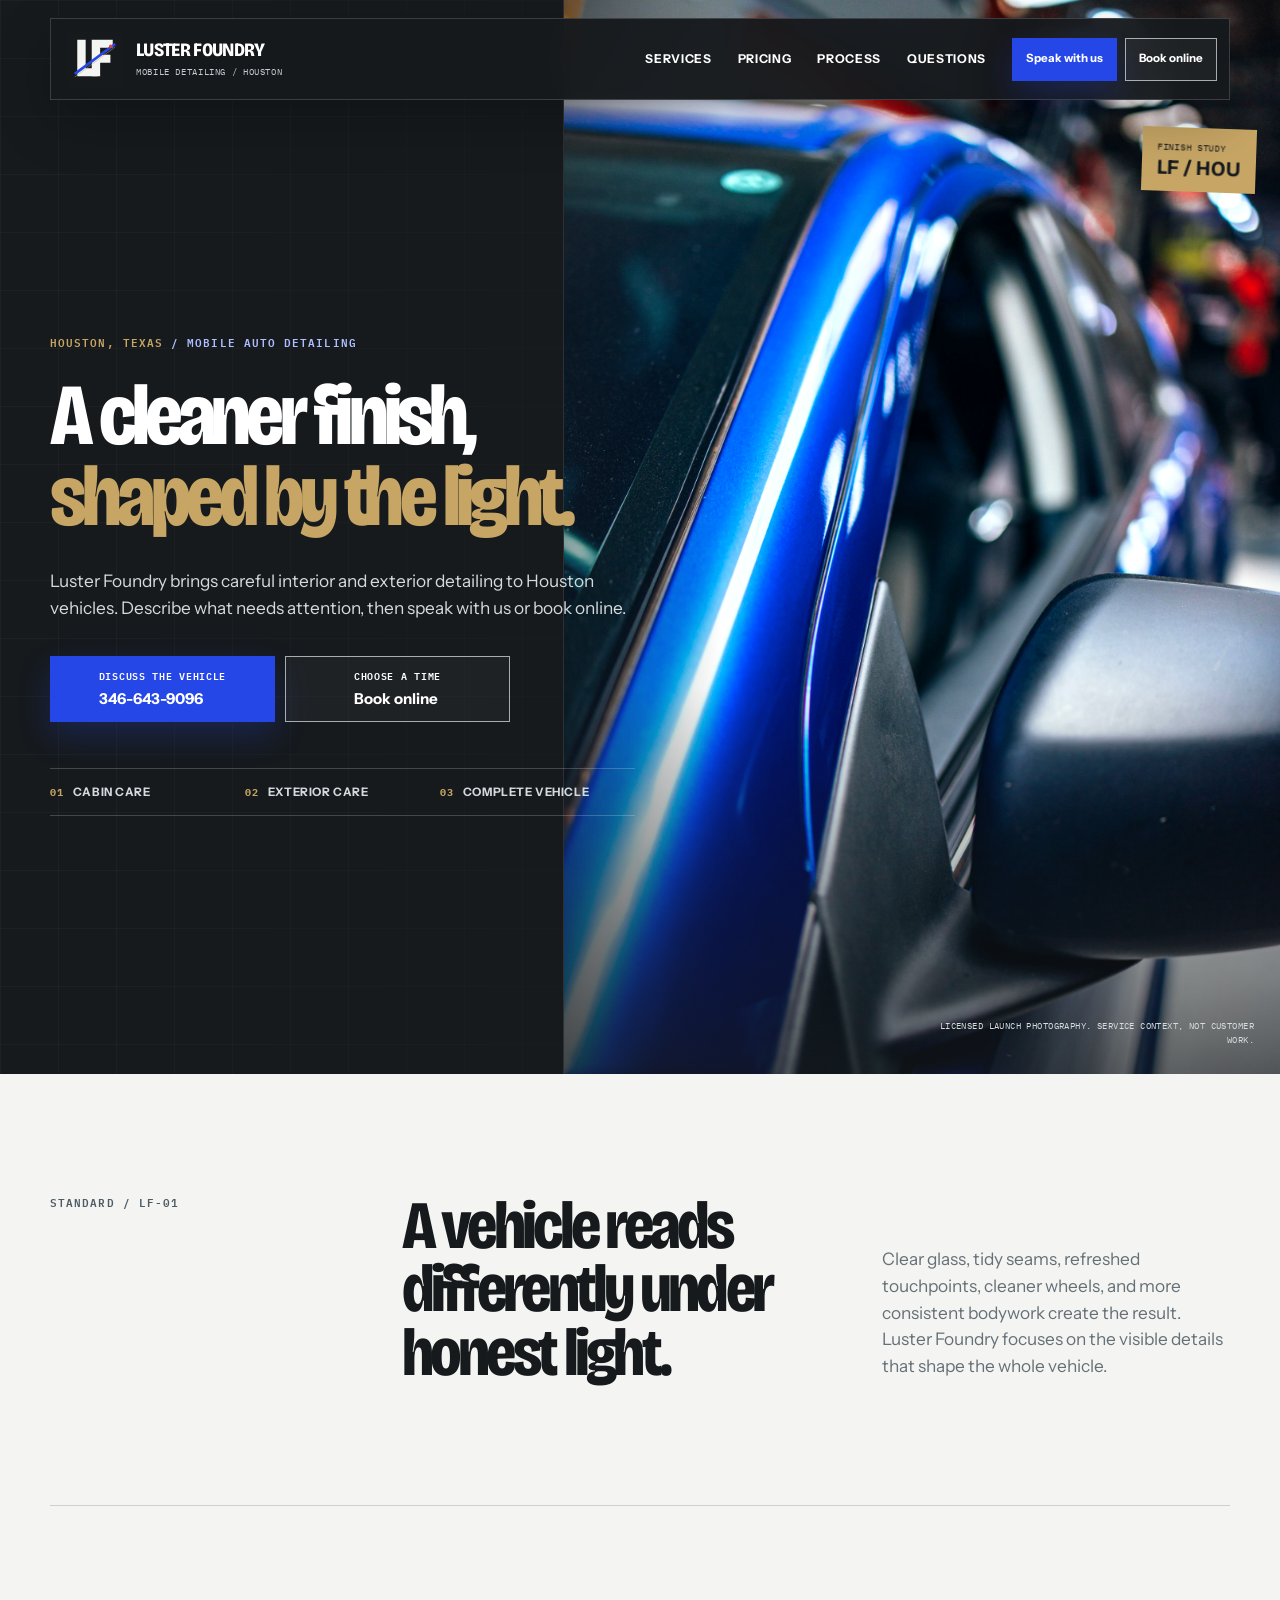
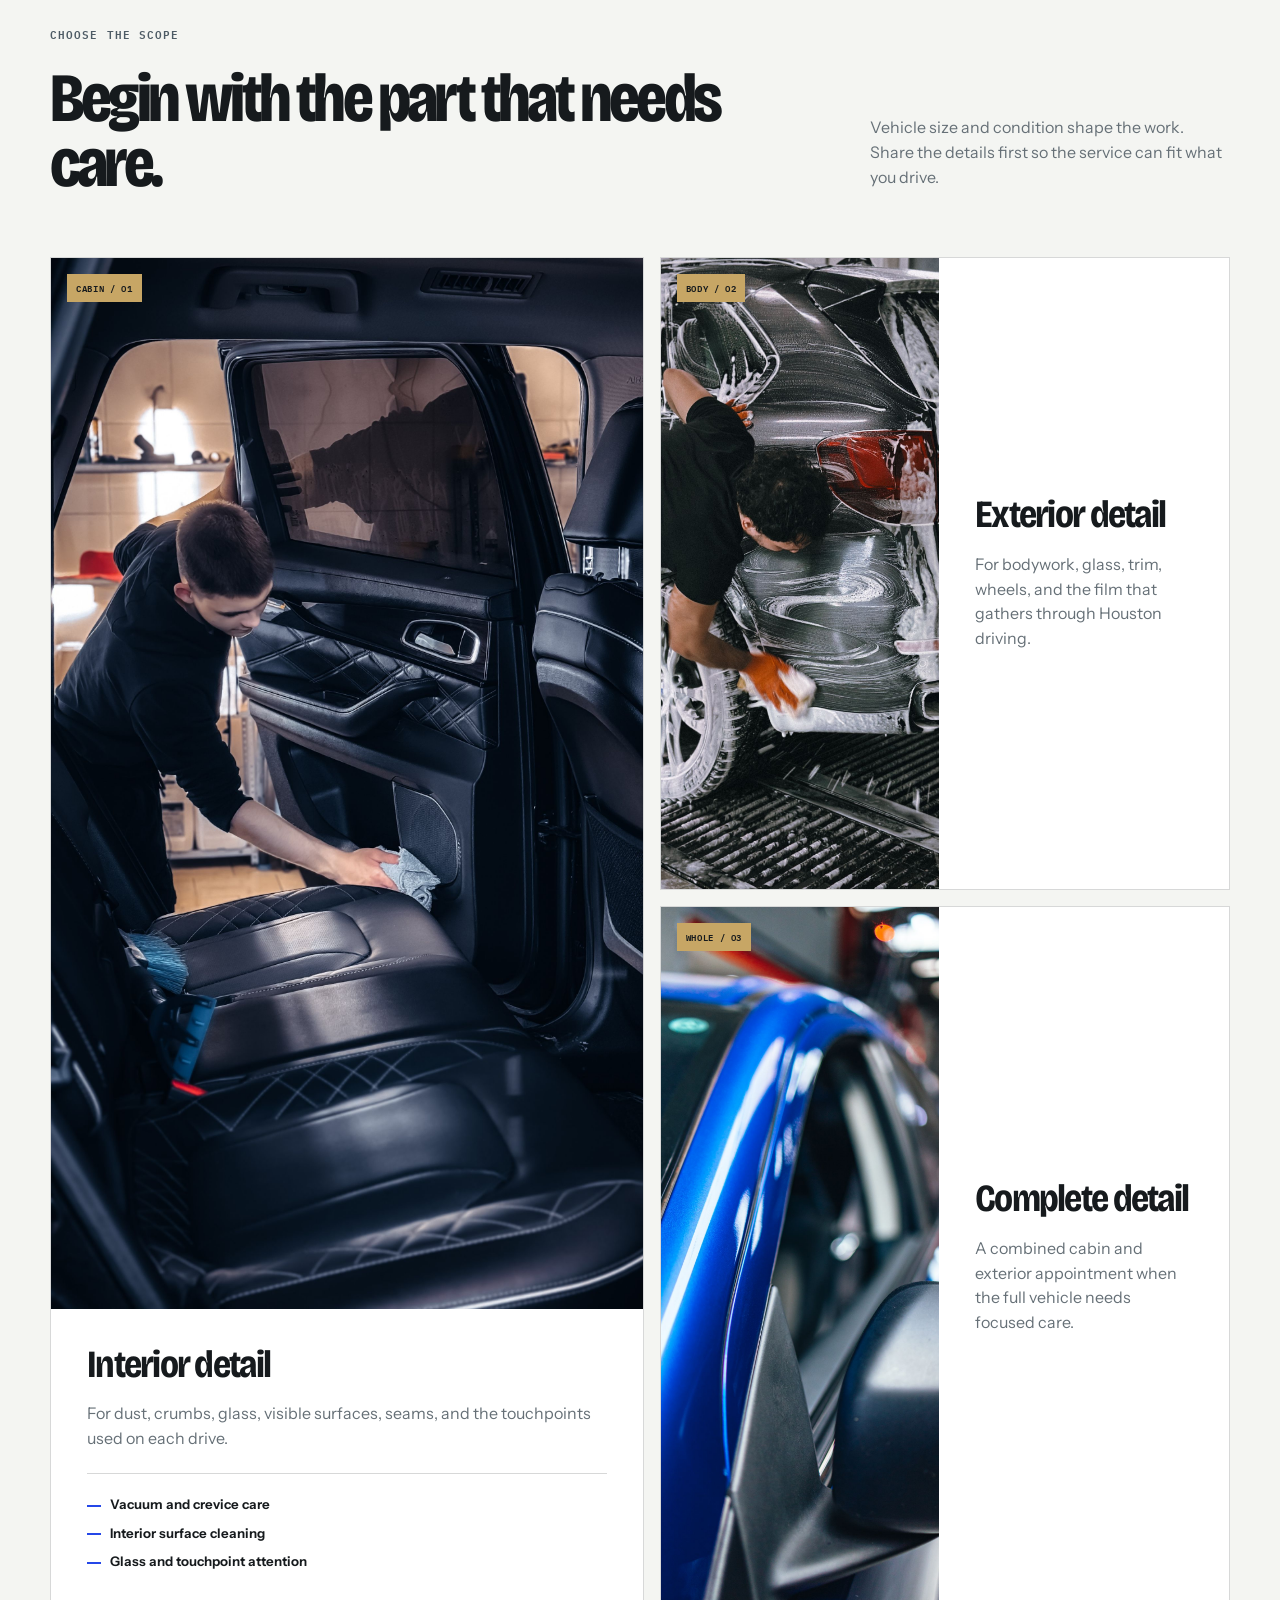
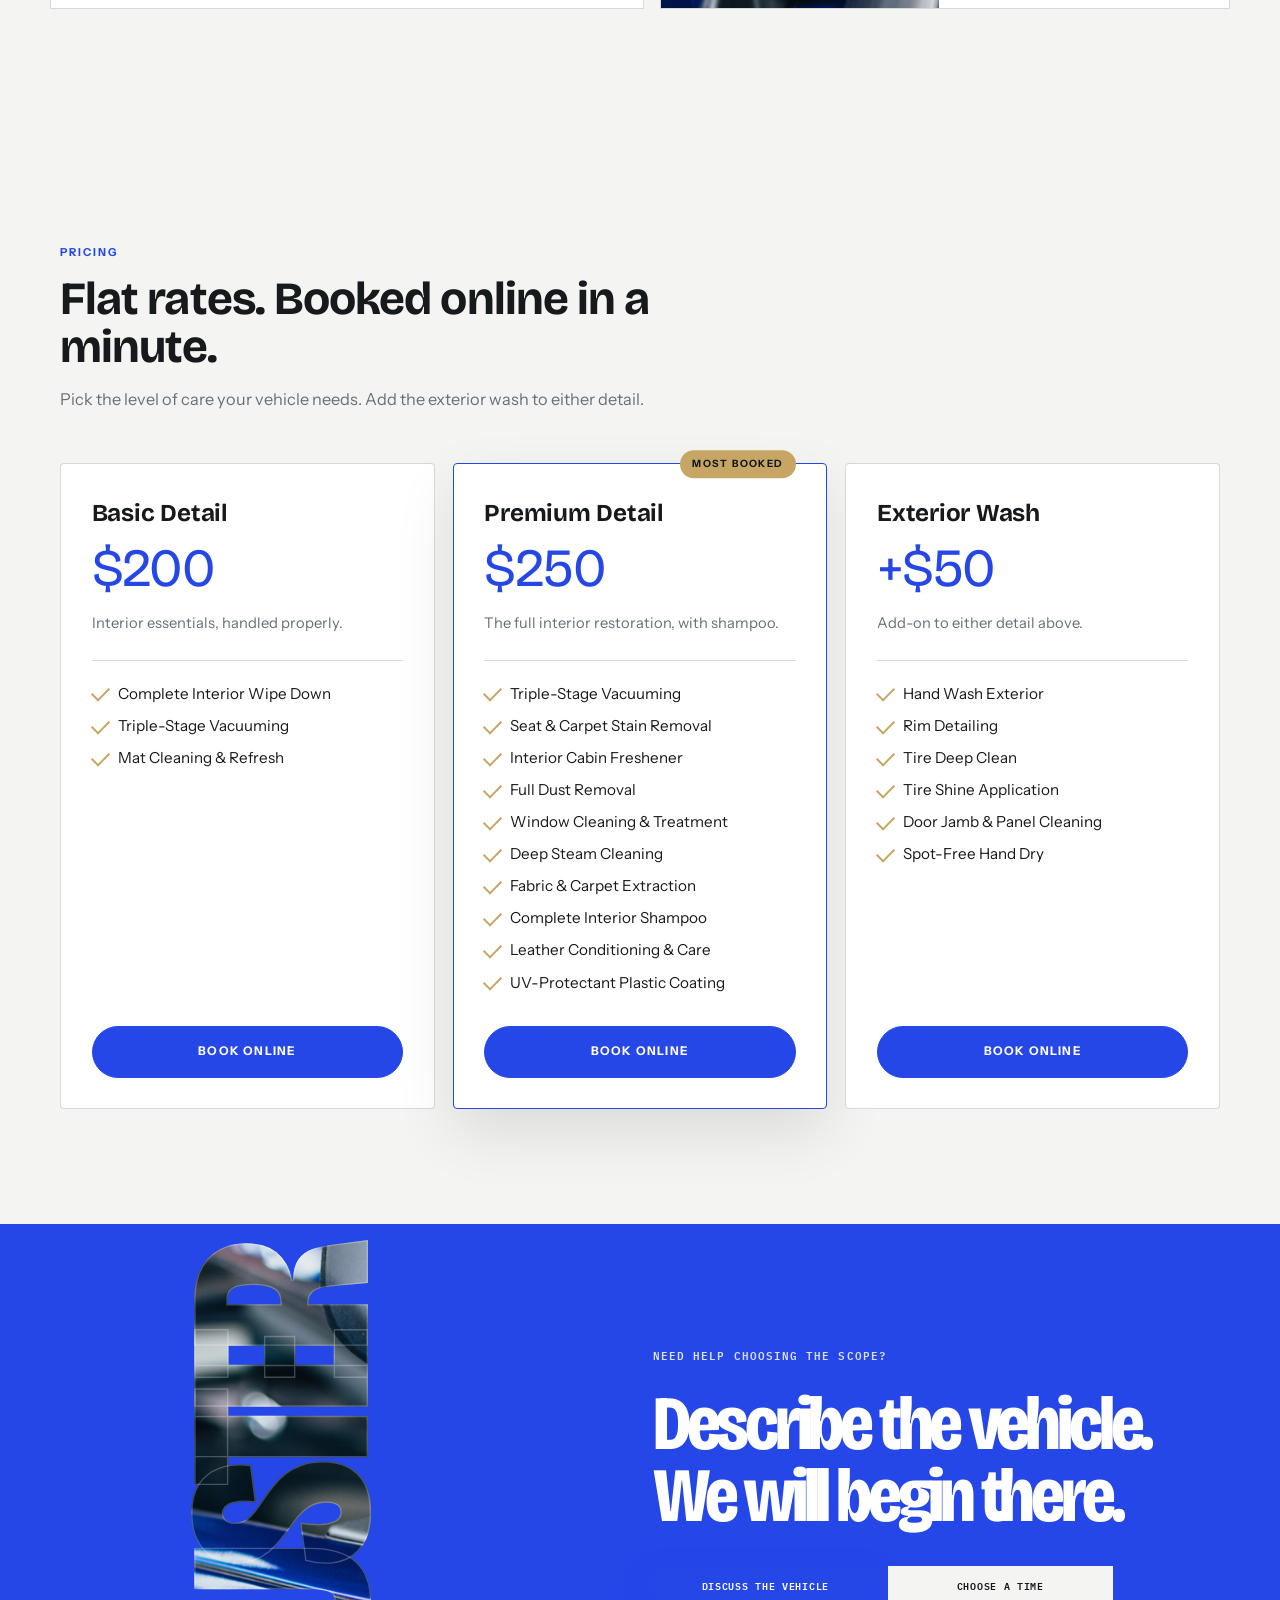
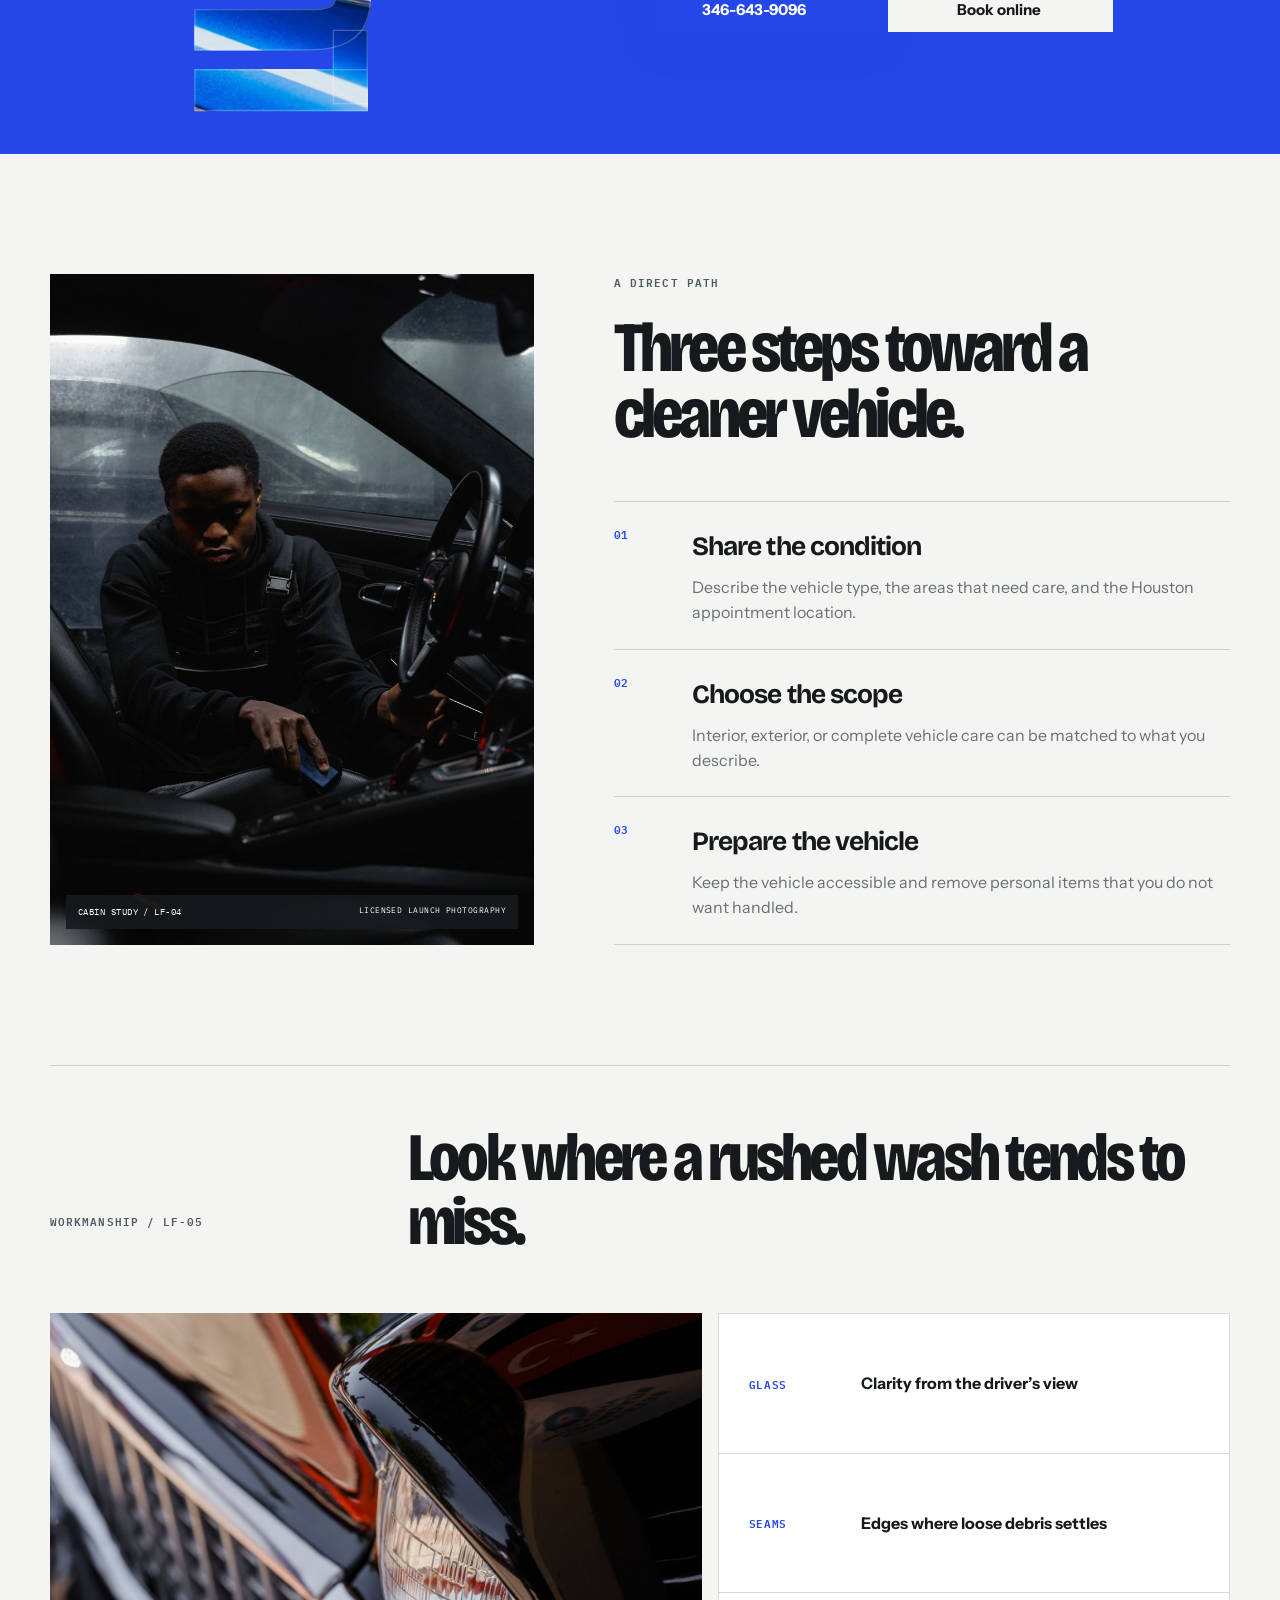
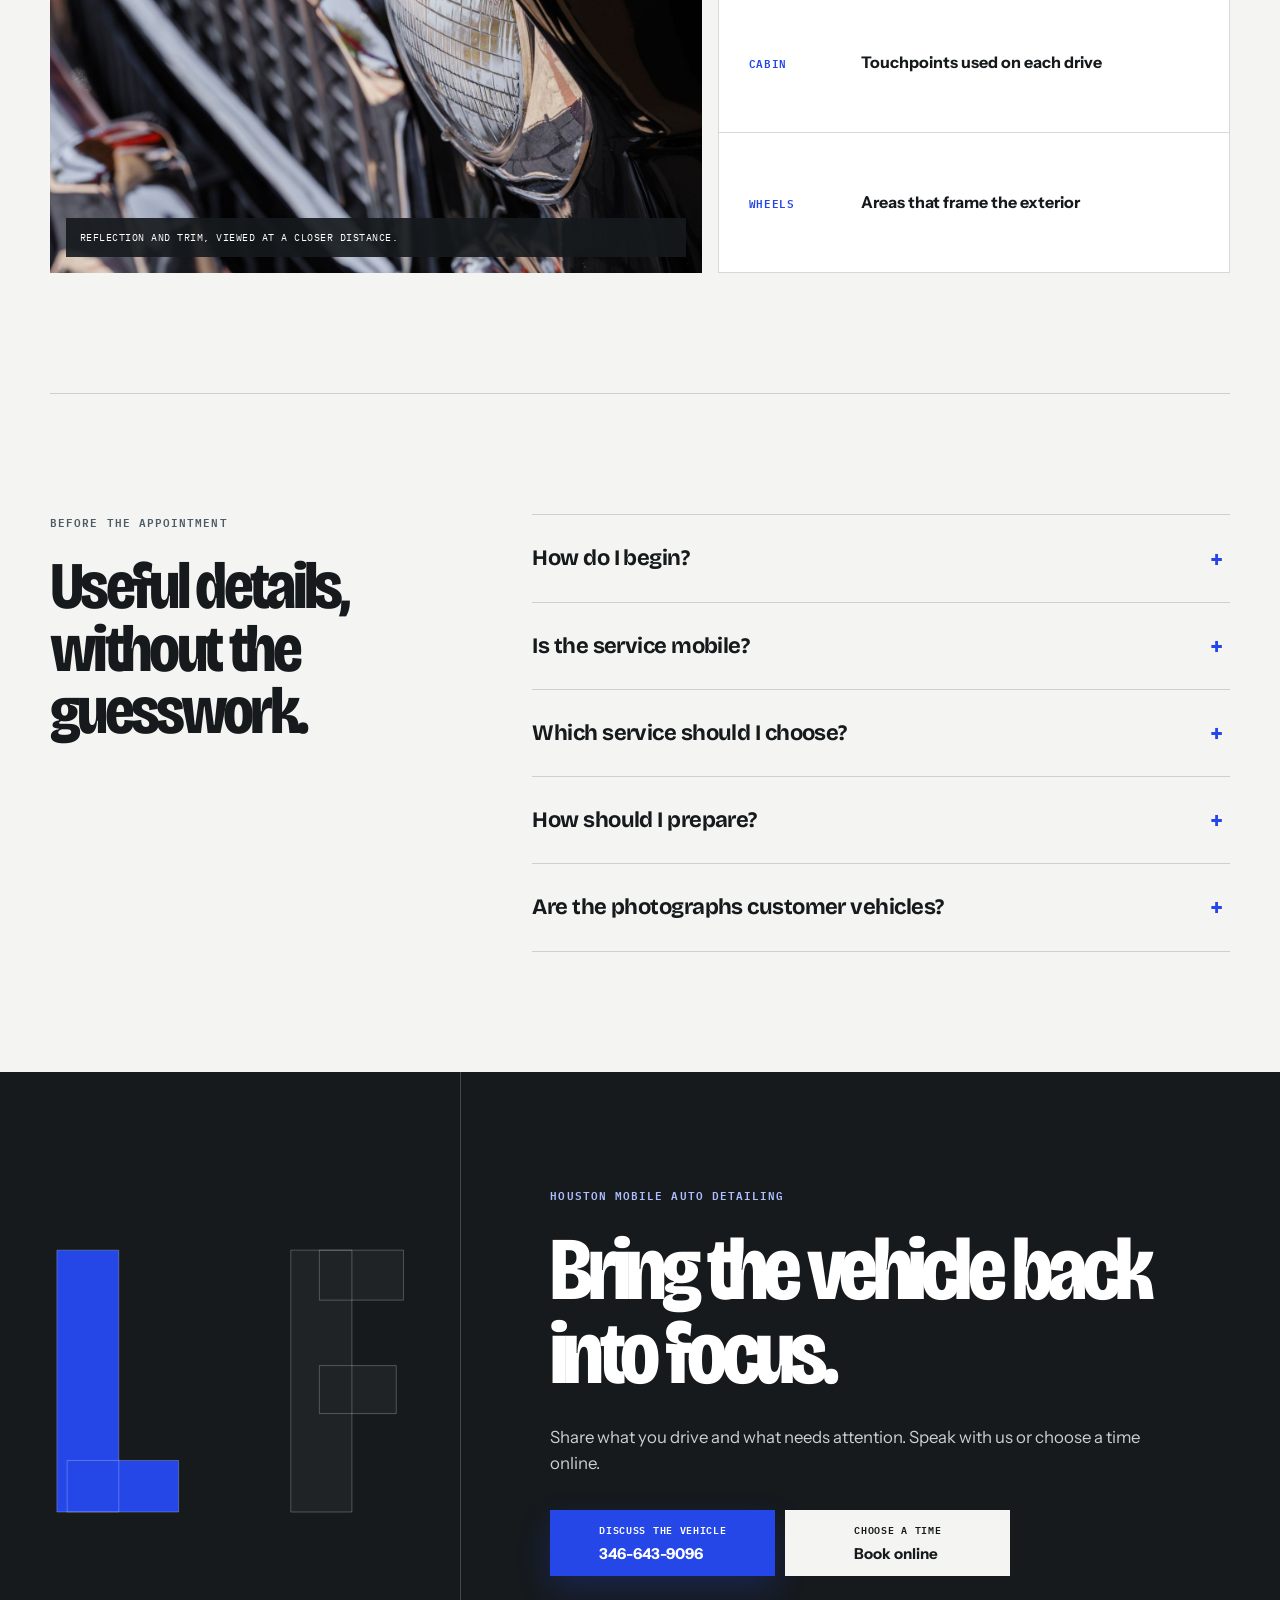
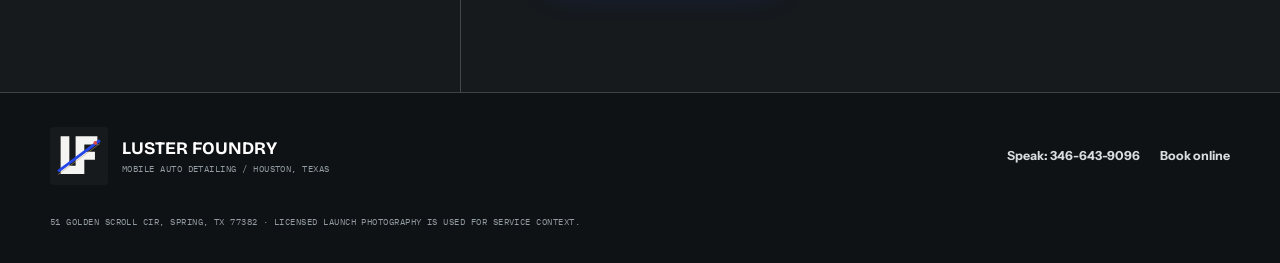
==== commit a6401bcb: "feat: raise detailing prices Basic Detail $150 -> $200, Premium Detail $200 -> $250 and noted as inc" ====
--- a/index.html
+++ b/index.html
@@ -60,7 +60,7 @@
       {
         "@type": "Offer",
         "name": "Basic Detail",
-        "price": "150",
+        "price": "200",
         "priceCurrency": "USD",
         "availability": "https://schema.org/InStock",
         "url": "https://lusterfoundry.shop/#pricing",
@@ -73,7 +73,7 @@
       {
         "@type": "Offer",
         "name": "Premium Detail",
-        "price": "200",
+        "price": "250",
         "priceCurrency": "USD",
         "availability": "https://schema.org/InStock",
         "url": "https://lusterfoundry.shop/#pricing",
@@ -241,7 +241,7 @@
           <div class="rate-grid">
             <article class="rate-card">
               <h3>Basic Detail</h3>
-              <p class="rate-figure">$150</p>
+              <p class="rate-figure">$200</p>
               <p class="rate-note">Interior essentials, handled properly.</p>
               <ul class="rate-list">
                 <li>Complete Interior Wipe Down</li>
@@ -253,8 +253,8 @@
             <article class="rate-card rate-card-featured">
               <span class="rate-badge">Most booked</span>
               <h3>Premium Detail</h3>
-              <p class="rate-figure">$200</p>
-              <p class="rate-note">The full interior restoration.</p>
+              <p class="rate-figure">$250</p>
+              <p class="rate-note">The full interior restoration, with shampoo.</p>
               <ul class="rate-list">
                 <li>Triple-Stage Vacuuming</li>
                 <li>Seat &amp; Carpet Stain Removal</li>
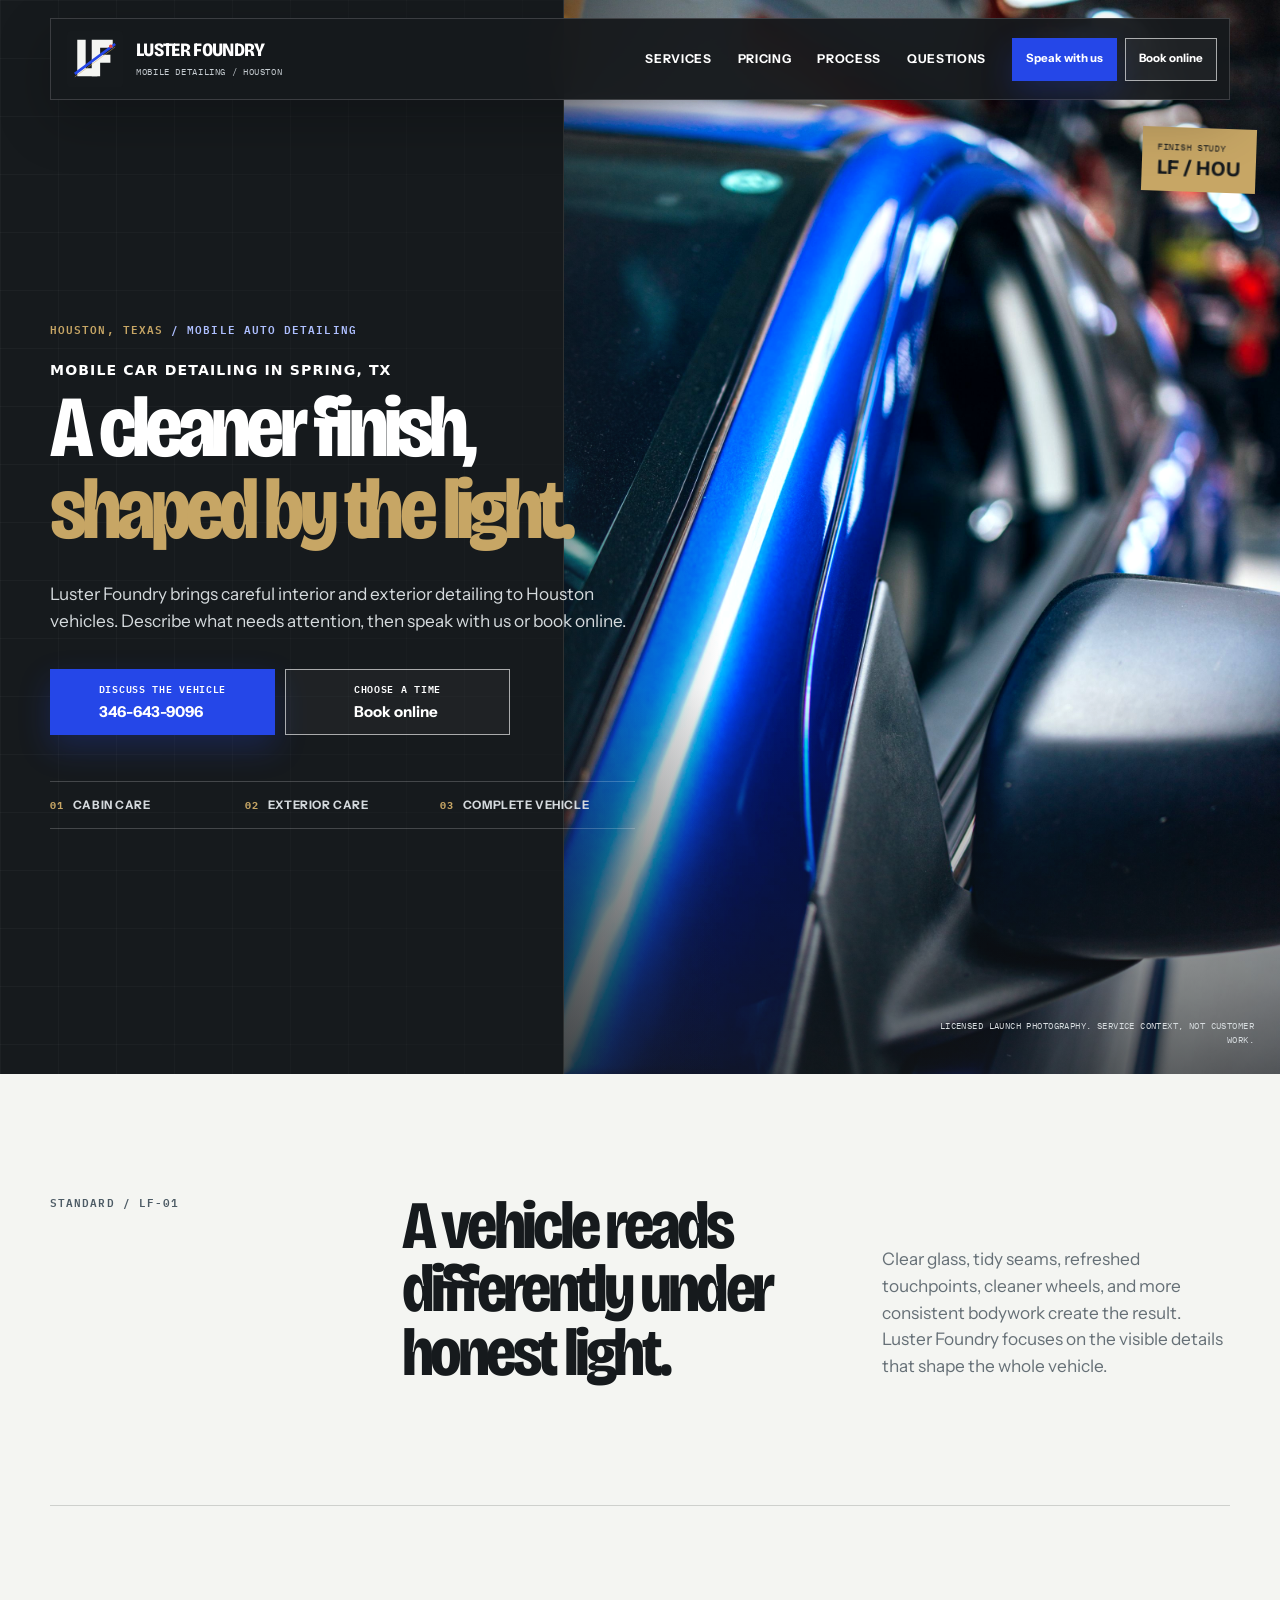
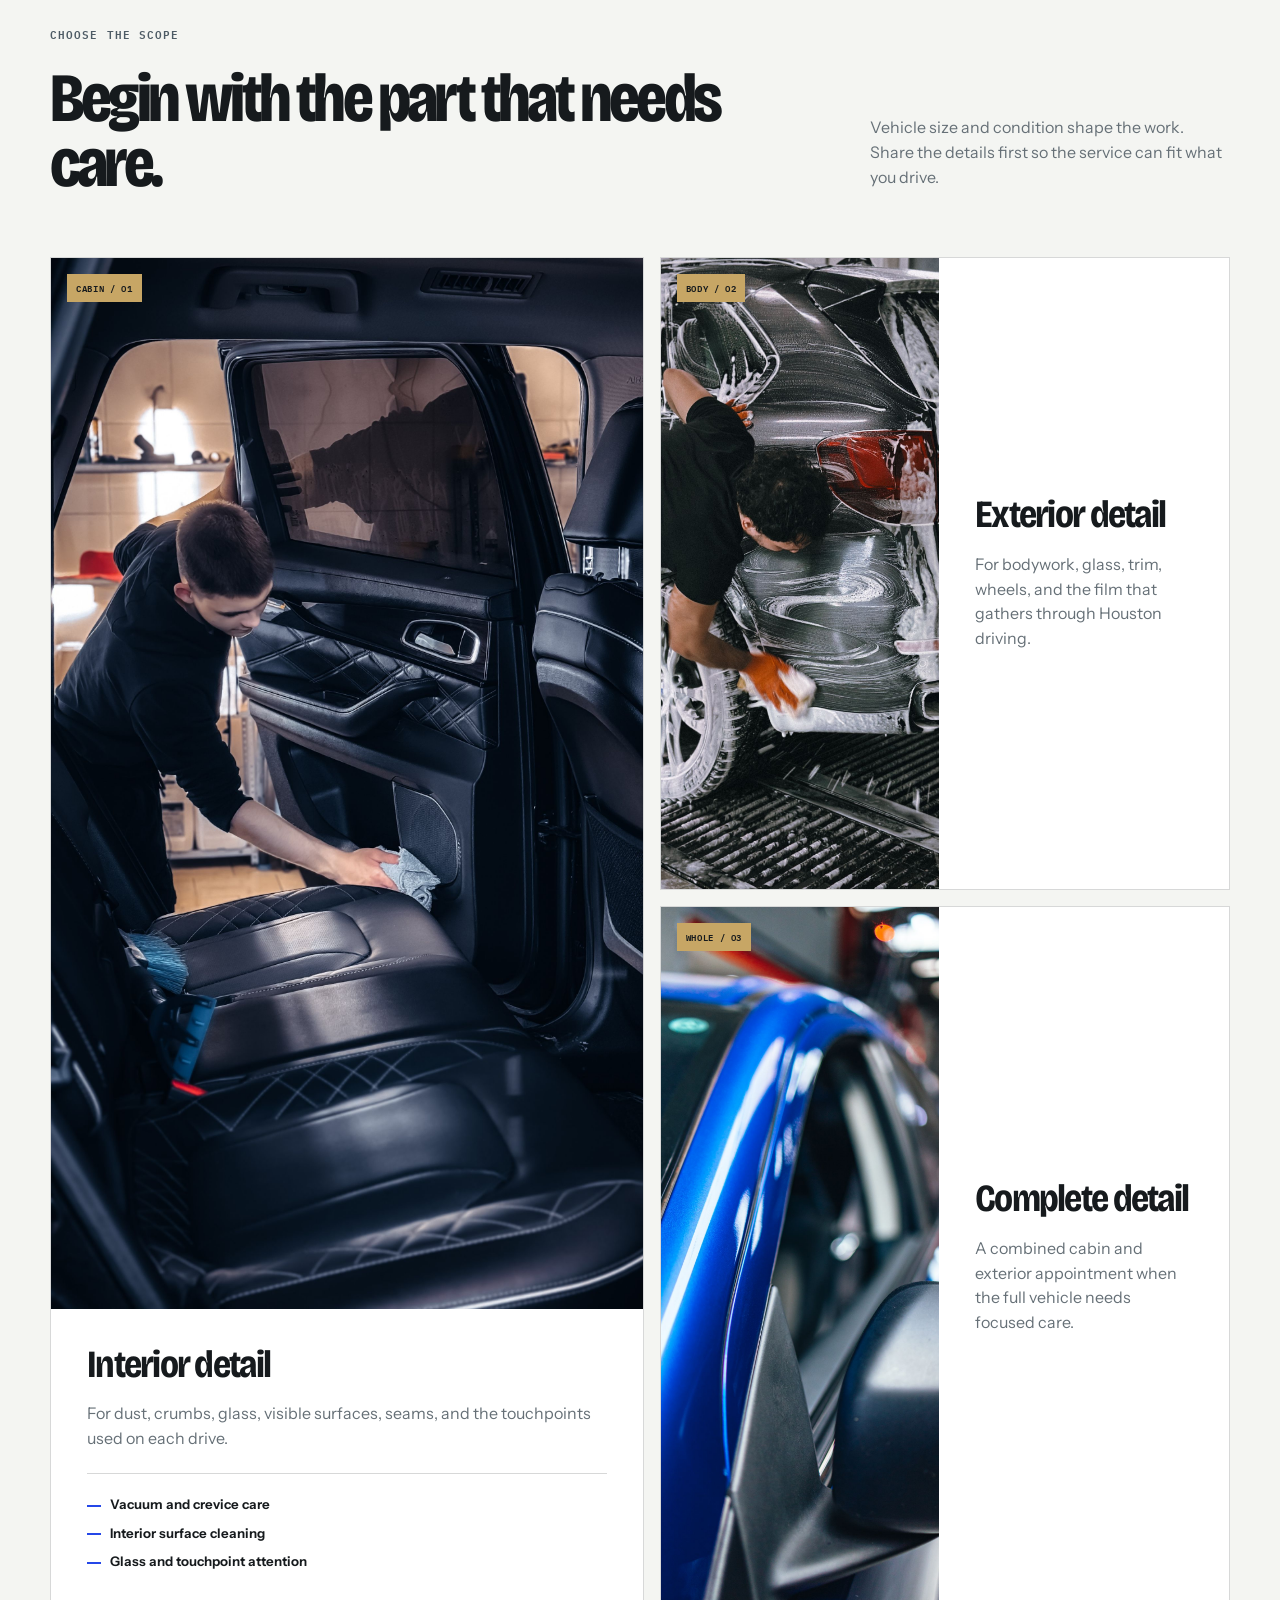
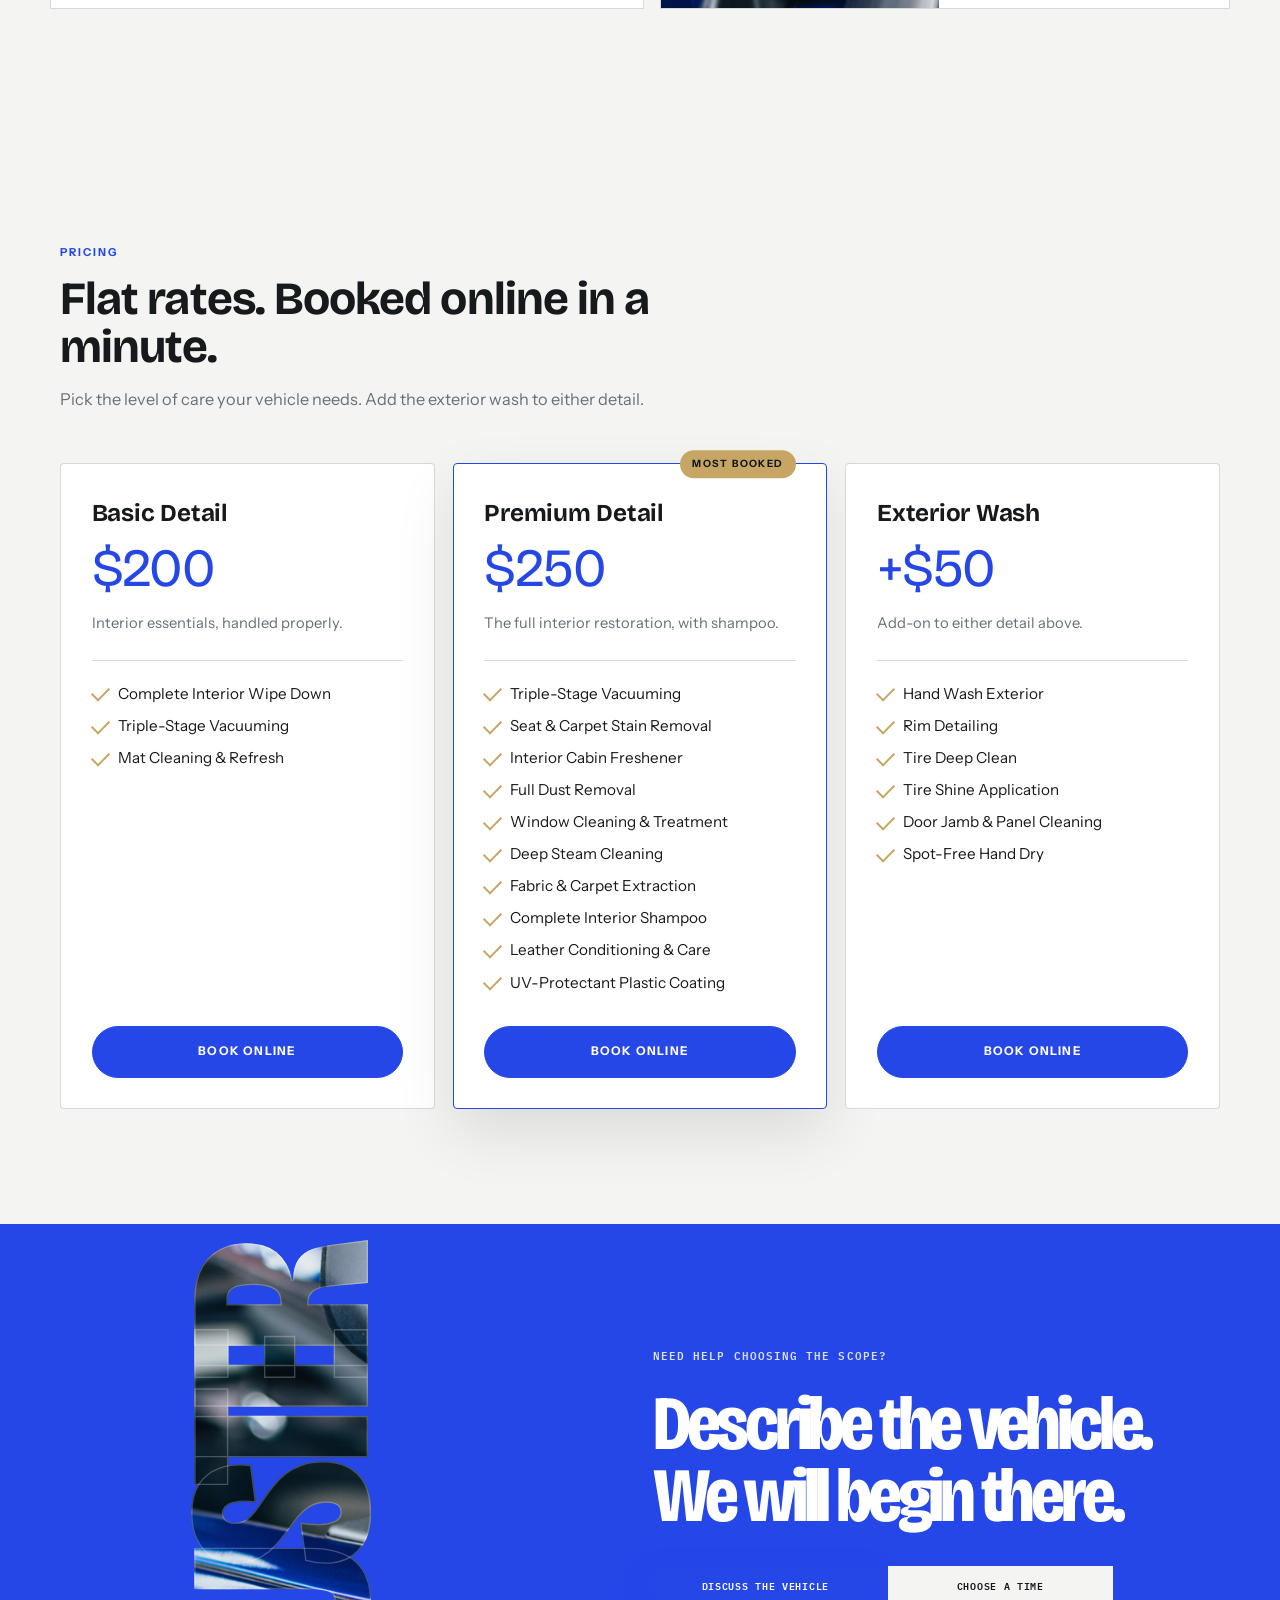
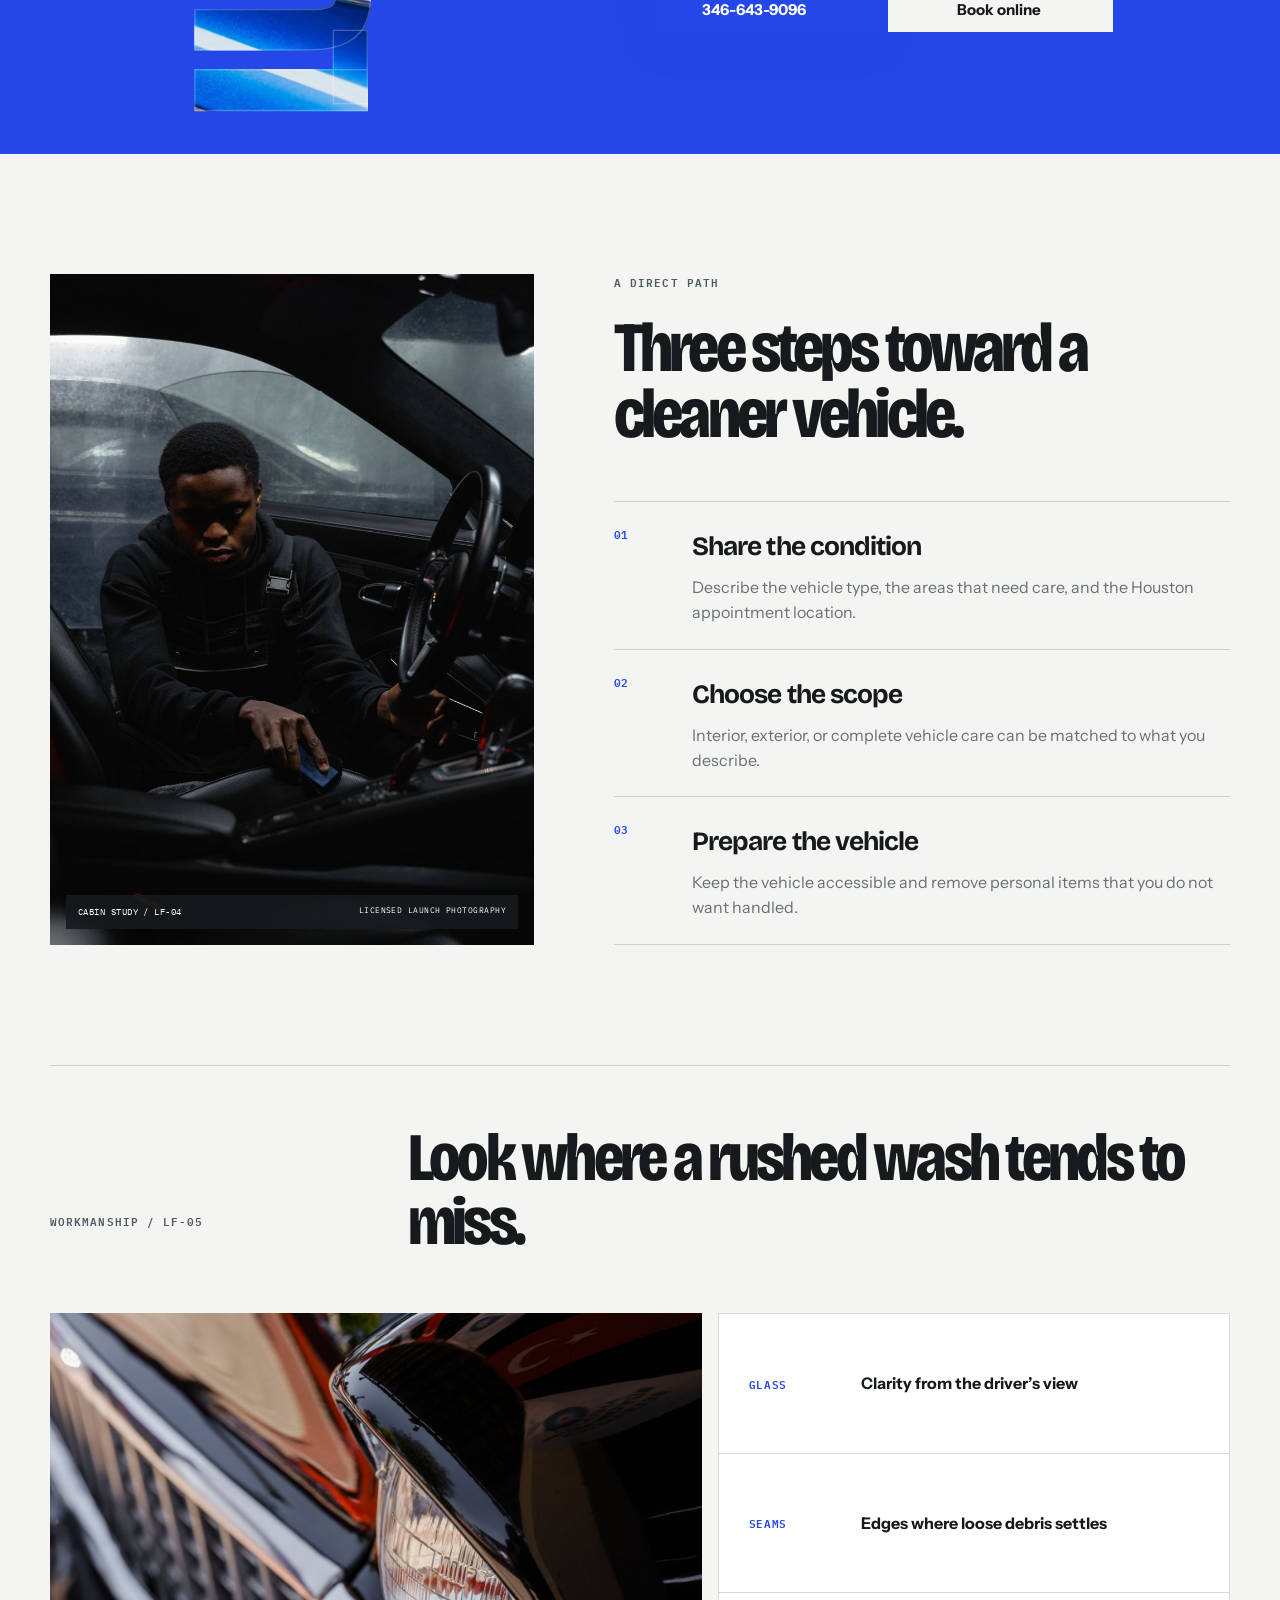
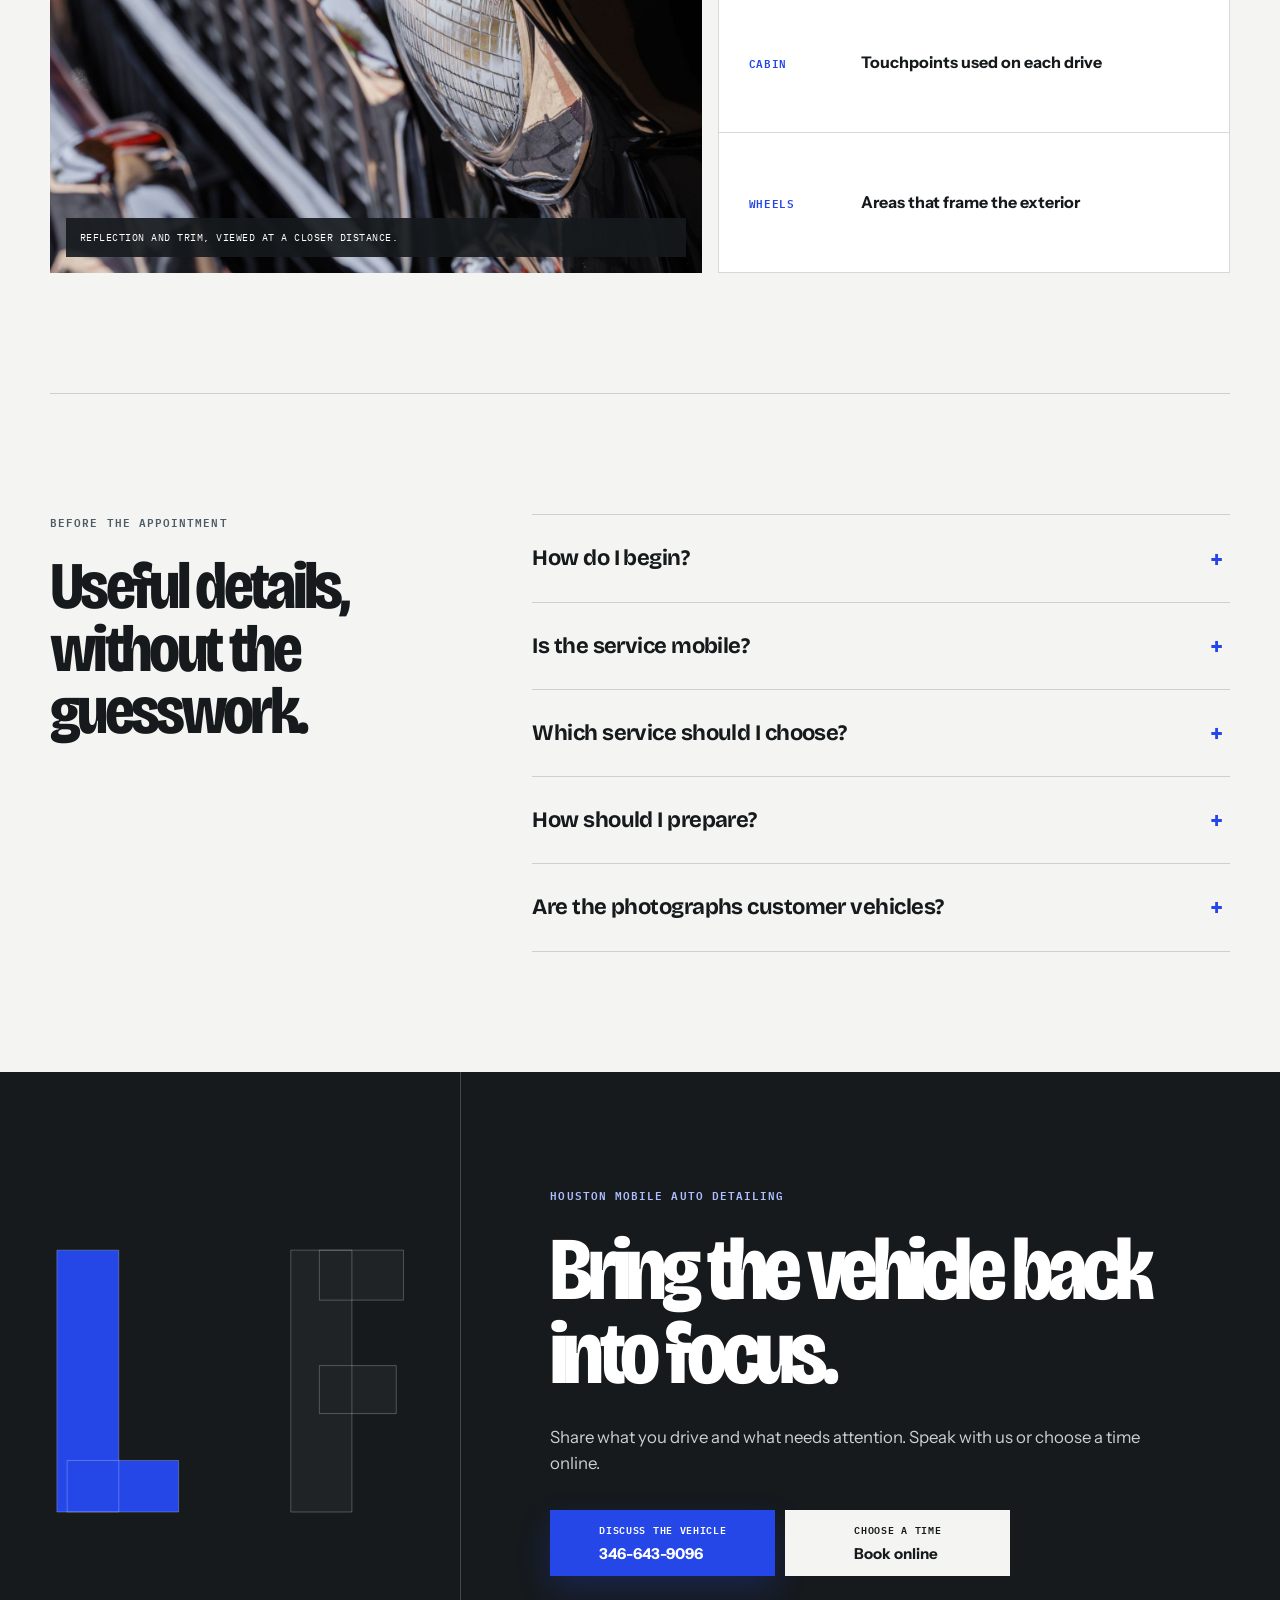
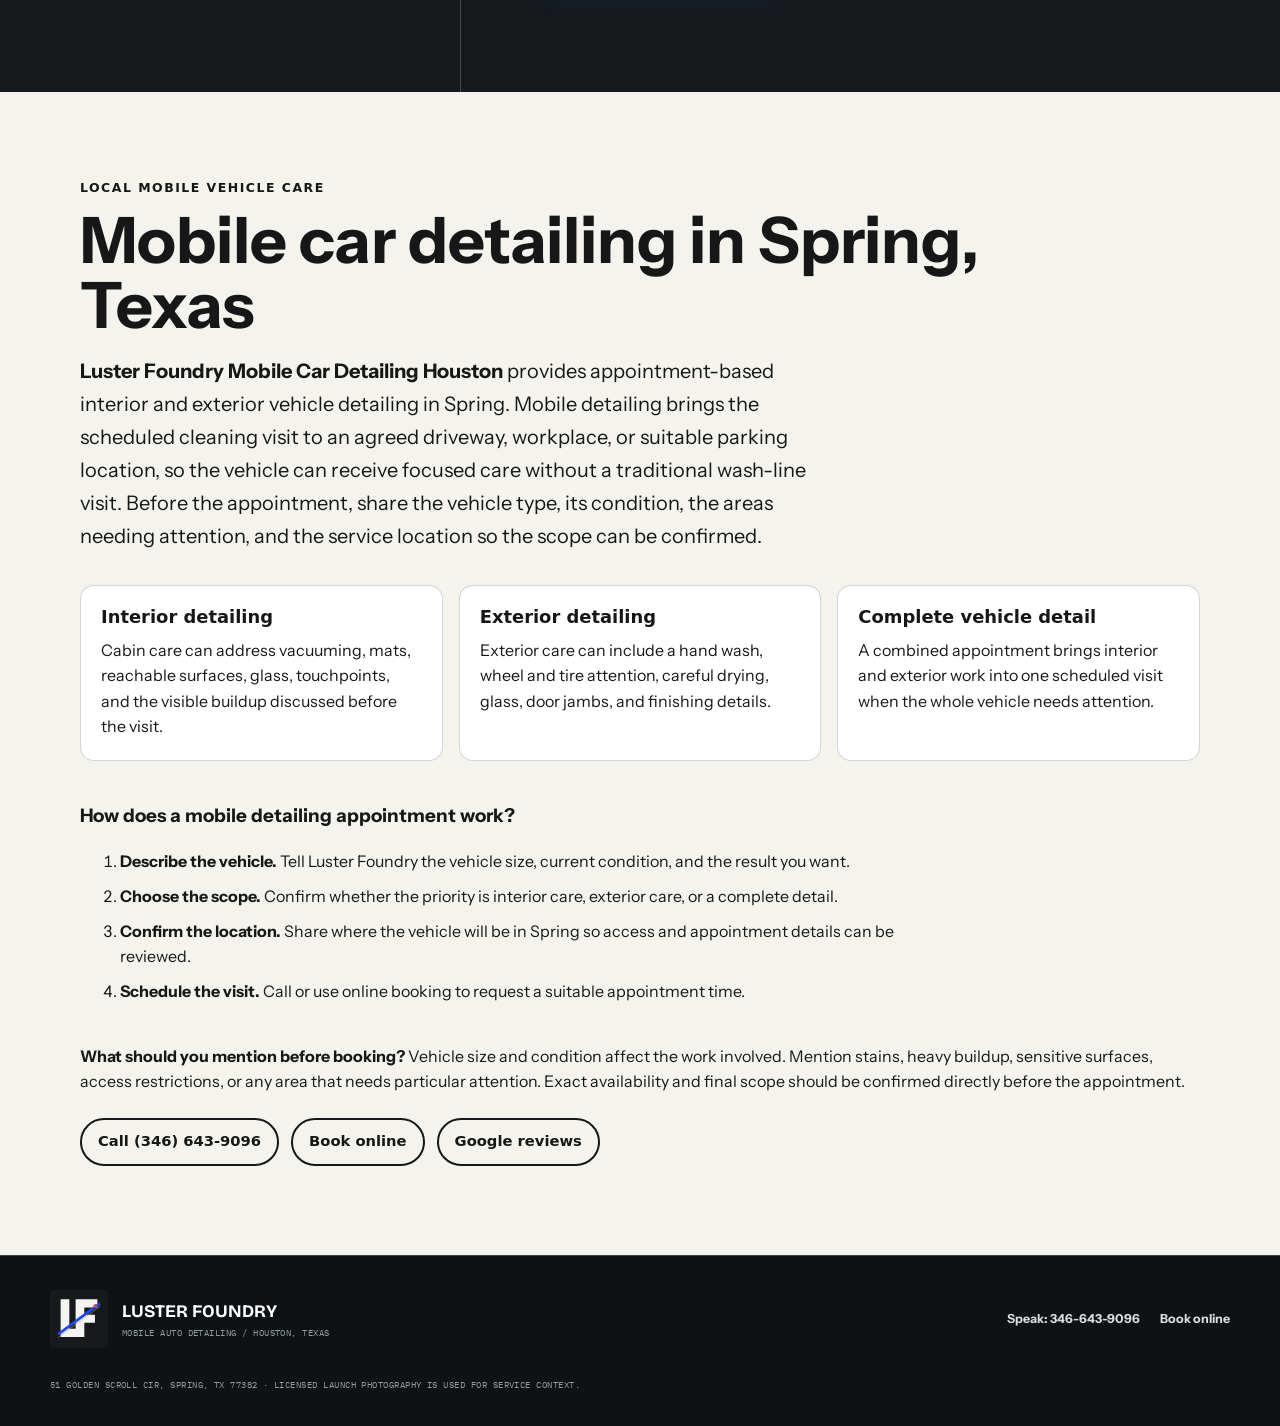
==== commit 4fa555ed: "Improve local SEO and AI search visibility" ====
--- a/index.html
+++ b/index.html
@@ -3,13 +3,8 @@
   <head>
     <meta charset="utf-8" />
     <meta name="viewport" content="width=device-width, initial-scale=1" />
-    <title>Luster Foundry Mobile Auto Detailing | Houston, Texas</title>
-    <meta
-      name="description"
-      content="Luster Foundry provides mobile auto detailing in Houston, Texas. Speak with the team or book online for interior, exterior, or complete vehicle care."
-    />
+    <title>Mobile Car Detailing in Spring, TX | Luster Foundry</title>
     <meta name="theme-color" content="#f4f5f2" />
-    <meta name="robots" content="index,follow" />
     <link rel="canonical" href="https://lusterfoundry.shop/" />
     <link rel="icon" href="/assets/favicon.svg" type="image/svg+xml" />
     <link rel="preload" href="/assets/detail-blue.jpg" as="image" />
@@ -21,21 +16,13 @@
     />
     <link rel="stylesheet" href="/styles.css" />
     <script>document.documentElement.classList.add("js");</script>
-    <meta property="og:type" content="website" />
-    <meta property="og:title" content="Luster Foundry Mobile Auto Detailing" />
-    <meta
-      property="og:description"
-      content="Mobile auto detailing in Houston, Texas. Speak with the team or book online."
-    />
-    <meta property="og:url" content="https://lusterfoundry.shop/" />
-    <meta property="og:image" content="https://lusterfoundry.shop/assets/polish-foam.jpg" />
     <script type="application/ld+json">
 {
   "@context": "https://schema.org",
   "@type": "AutoWash",
-  "name": "Luster Foundry Mobile Auto Detailing Houston Texas",
+  "name": "Luster Foundry Mobile Car Detailing Houston",
   "url": "https://lusterfoundry.shop/",
-  "telephone": "+1-346-643-9096",
+  "telephone": "+1 346-643-9096",
   "address": {
     "@type": "PostalAddress",
     "streetAddress": "51 Golden Scroll Cir",
@@ -47,7 +34,7 @@
   "description": "Mobile auto detailing in Houston, Texas for interior, exterior, and complete vehicle care.",
   "areaServed": {
     "@type": "City",
-    "name": "Houston",
+    "name": "Spring",
     "containedInPlace": {
       "@type": "State",
       "name": "Texas"
@@ -97,10 +84,95 @@
         }
       }
     ]
+  },
+  "priceRange": "$200-$250",
+  "@id": "https://lusterfoundry.shop/#business",
+  "geo": {
+    "@type": "GeoCoordinates",
+    "latitude": 30.187920720246,
+    "longitude": -95.550510521691
+  },
+  "image": "https://lusterfoundry.shop/assets/polish-foam.jpg",
+  "sameAs": [
+    "https://g.page/r/CZF4LAPKVAO0EBM/review"
+  ],
+  "contactPoint": {
+    "@type": "ContactPoint",
+    "telephone": "+1 346-643-9096",
+    "contactType": "customer service",
+    "areaServed": "US-TX",
+    "availableLanguage": "English"
   }
 }
     </script>
-  </head>
+<!-- SEO-GEO:START -->
+  <meta name="description" content="Mobile car detailing in Spring, TX from Luster Foundry, with interior cleaning, exterior hand washing, and complete details. Call or book online.">
+  <meta name="robots" content="index, follow, max-image-preview:large, max-snippet:-1, max-video-preview:-1">
+  <meta property="og:locale" content="en_US">
+  <meta property="og:type" content="website">
+  <meta property="og:site_name" content="Luster Foundry">
+  <meta property="og:title" content="Mobile Car Detailing in Spring, TX | Luster Foundry">
+  <meta property="og:description" content="Mobile car detailing in Spring, TX from Luster Foundry, with interior cleaning, exterior hand washing, and complete details. Call or book online.">
+  <meta property="og:url" content="https://lusterfoundry.shop/">
+  <meta property="og:image" content="https://lusterfoundry.shop/assets/polish-foam.jpg">
+  <meta name="twitter:image" content="https://lusterfoundry.shop/assets/polish-foam.jpg">
+  <meta name="twitter:card" content="summary_large_image">
+  <meta name="twitter:title" content="Mobile Car Detailing in Spring, TX | Luster Foundry">
+  <meta name="twitter:description" content="Mobile car detailing in Spring, TX from Luster Foundry, with interior cleaning, exterior hand washing, and complete details. Call or book online.">
+  <style id="seo-geo-styles">
+    .seo-local-intent { display:block; margin:0 0 .55rem; font:700 clamp(.78rem,1.1vw,.95rem)/1.2 system-ui,sans-serif; letter-spacing:.08em; text-transform:uppercase; }
+    .seo-geo-section { background:#f5f3ed; color:#171717; padding:clamp(3.5rem,7vw,6.5rem) clamp(1.25rem,5vw,5rem); }
+    .seo-geo-inner { width:min(1120px,100%); margin:0 auto; }
+    .seo-geo-kicker { margin:0 0 .75rem; font:700 .78rem/1.2 system-ui,sans-serif; letter-spacing:.12em; text-transform:uppercase; }
+    .seo-geo-section h2 { max-width:22ch; margin:0 0 1rem; color:inherit; font-size:clamp(2rem,5vw,4rem); line-height:1.02; }
+    .seo-geo-answer { max-width:760px; margin:0 0 2rem; font-size:clamp(1.05rem,2vw,1.25rem); line-height:1.65; }
+    .seo-geo-grid { display:grid; grid-template-columns:repeat(3,minmax(0,1fr)); gap:1rem; margin:2rem 0; }
+    .seo-geo-card { border:1px solid rgba(23,23,23,.18); border-radius:14px; padding:1.25rem; background:#fff; }
+    .seo-geo-card h3 { margin:0 0 .6rem; color:inherit; font:700 1.12rem/1.25 system-ui,sans-serif; }
+    .seo-geo-card p { margin:0; line-height:1.6; }
+    .seo-geo-steps { max-width:820px; margin:2.5rem 0; }
+    .seo-geo-steps li { margin:.65rem 0; line-height:1.55; }
+    .seo-geo-actions { display:flex; flex-wrap:wrap; gap:.75rem; margin-top:1.5rem; }
+    .seo-geo-action { display:inline-flex; align-items:center; min-height:48px; padding:.75rem 1rem; border:2px solid currentColor; border-radius:999px; color:inherit; font:700 .92rem/1 system-ui,sans-serif; text-decoration:none; }
+    @media (max-width:760px) { .seo-geo-grid { grid-template-columns:1fr; } }
+  </style>
+<!-- SEO-GEO:END -->
+  <script id="seo-geo-entity-schema" type="application/ld+json">
+{
+  "@context": "https://schema.org",
+  "@graph": [
+    {
+      "@type": "WebSite",
+      "@id": "https://lusterfoundry.shop/#website",
+      "url": "https://lusterfoundry.shop/",
+      "name": "Luster Foundry Mobile Car Detailing Houston",
+      "inLanguage": "en-US",
+      "publisher": {
+        "@id": "https://lusterfoundry.shop/#business"
+      }
+    },
+    {
+      "@type": "Service",
+      "@id": "https://lusterfoundry.shop/#mobile-car-detailing",
+      "name": "Mobile Car Detailing in Spring, Texas",
+      "serviceType": "Mobile car detailing",
+      "provider": {
+        "@id": "https://lusterfoundry.shop/#business"
+      },
+      "areaServed": {
+        "@type": "City",
+        "name": "Spring",
+        "containedInPlace": {
+          "@type": "State",
+          "name": "Texas"
+        }
+      },
+      "url": "https://lusterfoundry.shop/#services"
+    }
+  ]
+}
+  </script>
+</head>
   <body>
     <a class="skip-link" href="#main">Skip to content</a>
 
@@ -135,7 +207,7 @@
       <section class="hero" id="top">
         <div class="hero-copy">
           <p class="eyebrow"><span>Houston, Texas</span> / Mobile auto detailing</p>
-          <h1>A cleaner finish, <em>shaped by the light.</em></h1>
+          <h1><span class="seo-local-intent" data-seo-local-intent>Mobile Car Detailing in Spring, TX</span>A cleaner finish, <em>shaped by the light.</em></h1>
           <p class="hero-lede">
             Luster Foundry brings careful interior and exterior detailing to Houston vehicles. Describe what needs
             attention, then speak with us or book online.
@@ -410,7 +482,48 @@
           </div>
         </div>
       </section>
-    </main>
+    <!-- SEO-GEO-LOCAL:START -->
+    <section class="seo-geo-section" id="local-detailing" aria-labelledby="local-detailing-title">
+      <div class="seo-geo-inner">
+        <p class="seo-geo-kicker">Local mobile vehicle care</p>
+        <h2 id="local-detailing-title">Mobile car detailing in Spring, Texas</h2>
+        <p class="seo-geo-answer"><strong>Luster Foundry Mobile Car Detailing Houston</strong> provides appointment-based interior and exterior vehicle detailing in Spring. Mobile detailing brings the scheduled cleaning visit to an agreed driveway, workplace, or suitable parking location, so the vehicle can receive focused care without a traditional wash-line visit. Before the appointment, share the vehicle type, its condition, the areas needing attention, and the service location so the scope can be confirmed.</p>
+
+        <div class="seo-geo-grid" aria-label="Available detailing options">
+          <article class="seo-geo-card">
+            <h3>Interior detailing</h3>
+            <p>Cabin care can address vacuuming, mats, reachable surfaces, glass, touchpoints, and the visible buildup discussed before the visit.</p>
+          </article>
+          <article class="seo-geo-card">
+            <h3>Exterior detailing</h3>
+            <p>Exterior care can include a hand wash, wheel and tire attention, careful drying, glass, door jambs, and finishing details.</p>
+          </article>
+          <article class="seo-geo-card">
+            <h3>Complete vehicle detail</h3>
+            <p>A combined appointment brings interior and exterior work into one scheduled visit when the whole vehicle needs attention.</p>
+          </article>
+        </div>
+
+        <div class="seo-geo-steps">
+          <h3>How does a mobile detailing appointment work?</h3>
+          <ol>
+            <li><strong>Describe the vehicle.</strong> Tell Luster Foundry the vehicle size, current condition, and the result you want.</li>
+            <li><strong>Choose the scope.</strong> Confirm whether the priority is interior care, exterior care, or a complete detail.</li>
+            <li><strong>Confirm the location.</strong> Share where the vehicle will be in Spring so access and appointment details can be reviewed.</li>
+            <li><strong>Schedule the visit.</strong> Call or use online booking to request a suitable appointment time.</li>
+          </ol>
+        </div>
+
+        <p><strong>What should you mention before booking?</strong> Vehicle size and condition affect the work involved. Mention stains, heavy buildup, sensitive surfaces, access restrictions, or any area that needs particular attention. Exact availability and final scope should be confirmed directly before the appointment.</p>
+        <div class="seo-geo-actions">
+          <a class="seo-geo-action" href="tel:+13466439096">Call (346) 643-9096</a>
+          <a class="seo-geo-action" href="https://cal.com/sumitdatta/auto-detail-service" target="_blank" rel="noopener">Book online</a>
+          <a class="seo-geo-action" href="https://g.page/r/CZF4LAPKVAO0EBM/review" target="_blank" rel="noopener">Google reviews</a>
+        </div>
+      </div>
+    </section>
+<!-- SEO-GEO-LOCAL:END -->
+  </main>
 
     <footer class="site-footer">
       <div class="footer-brand">
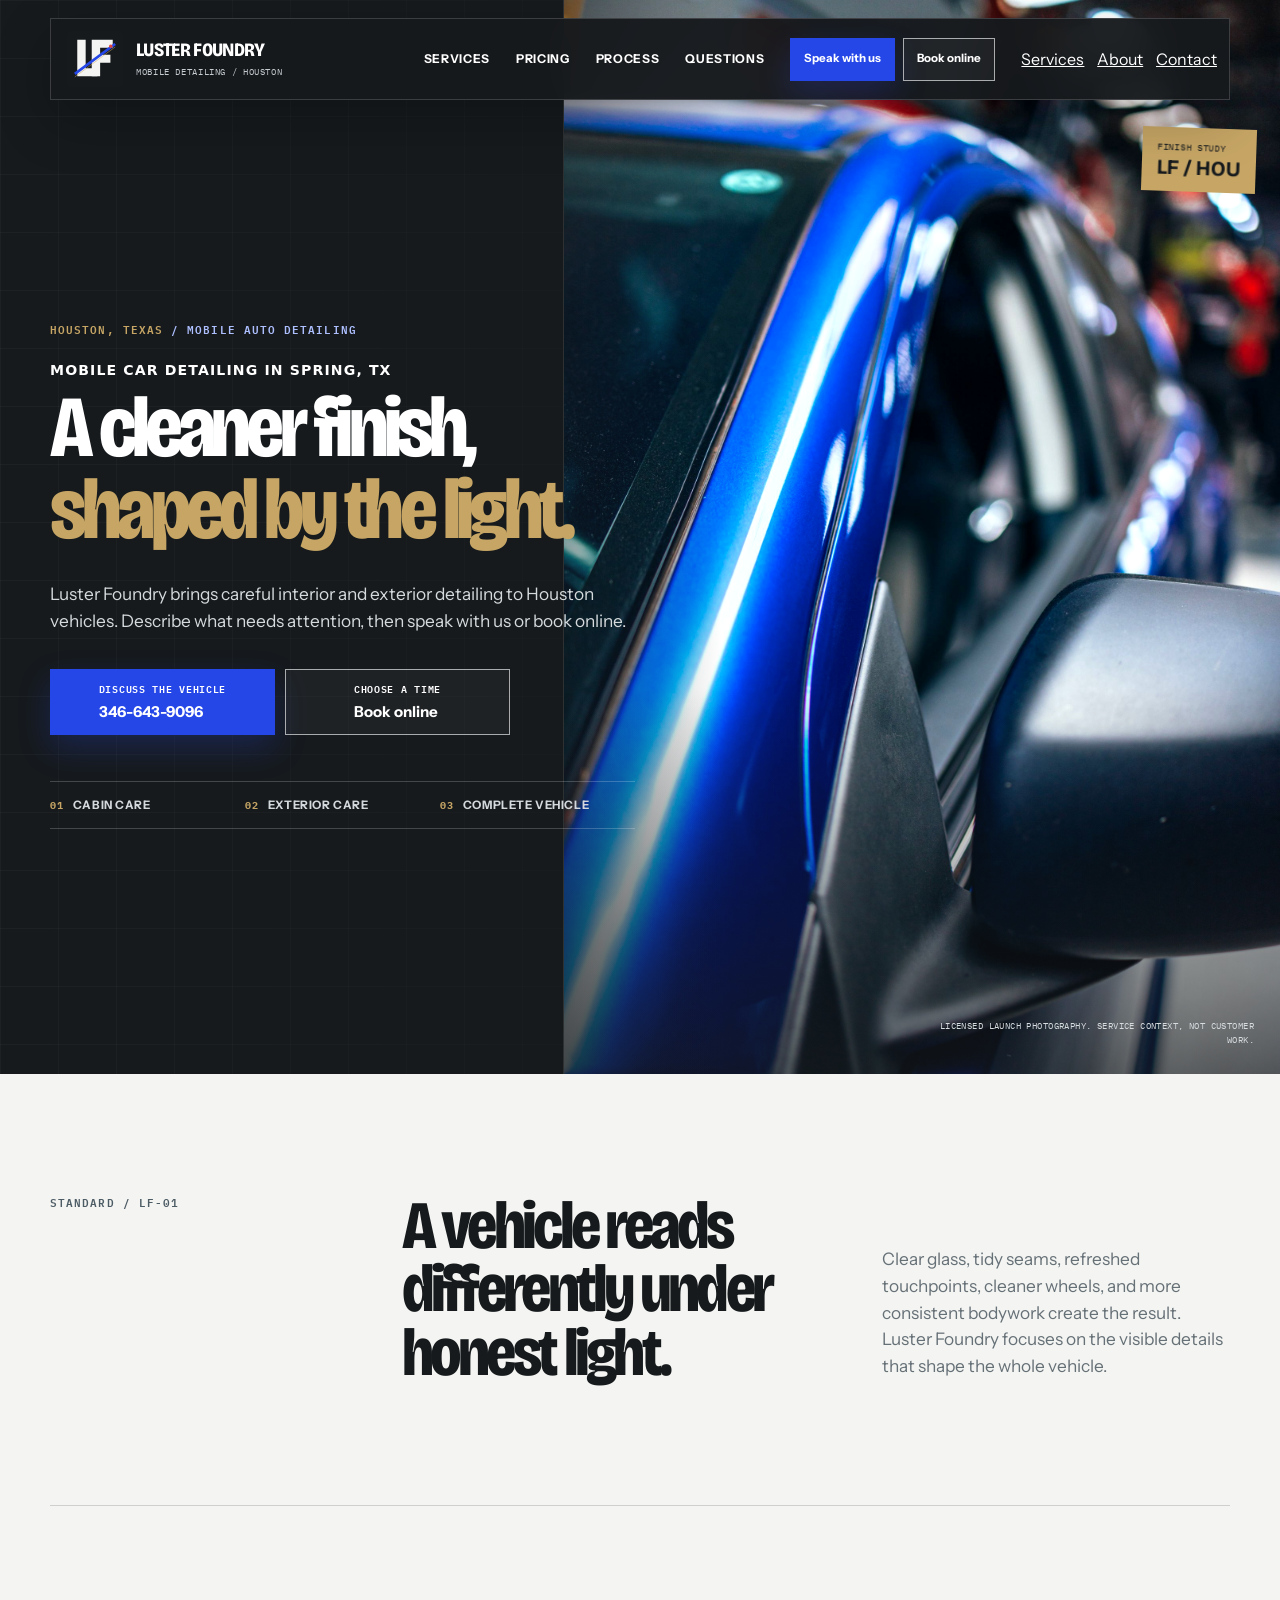
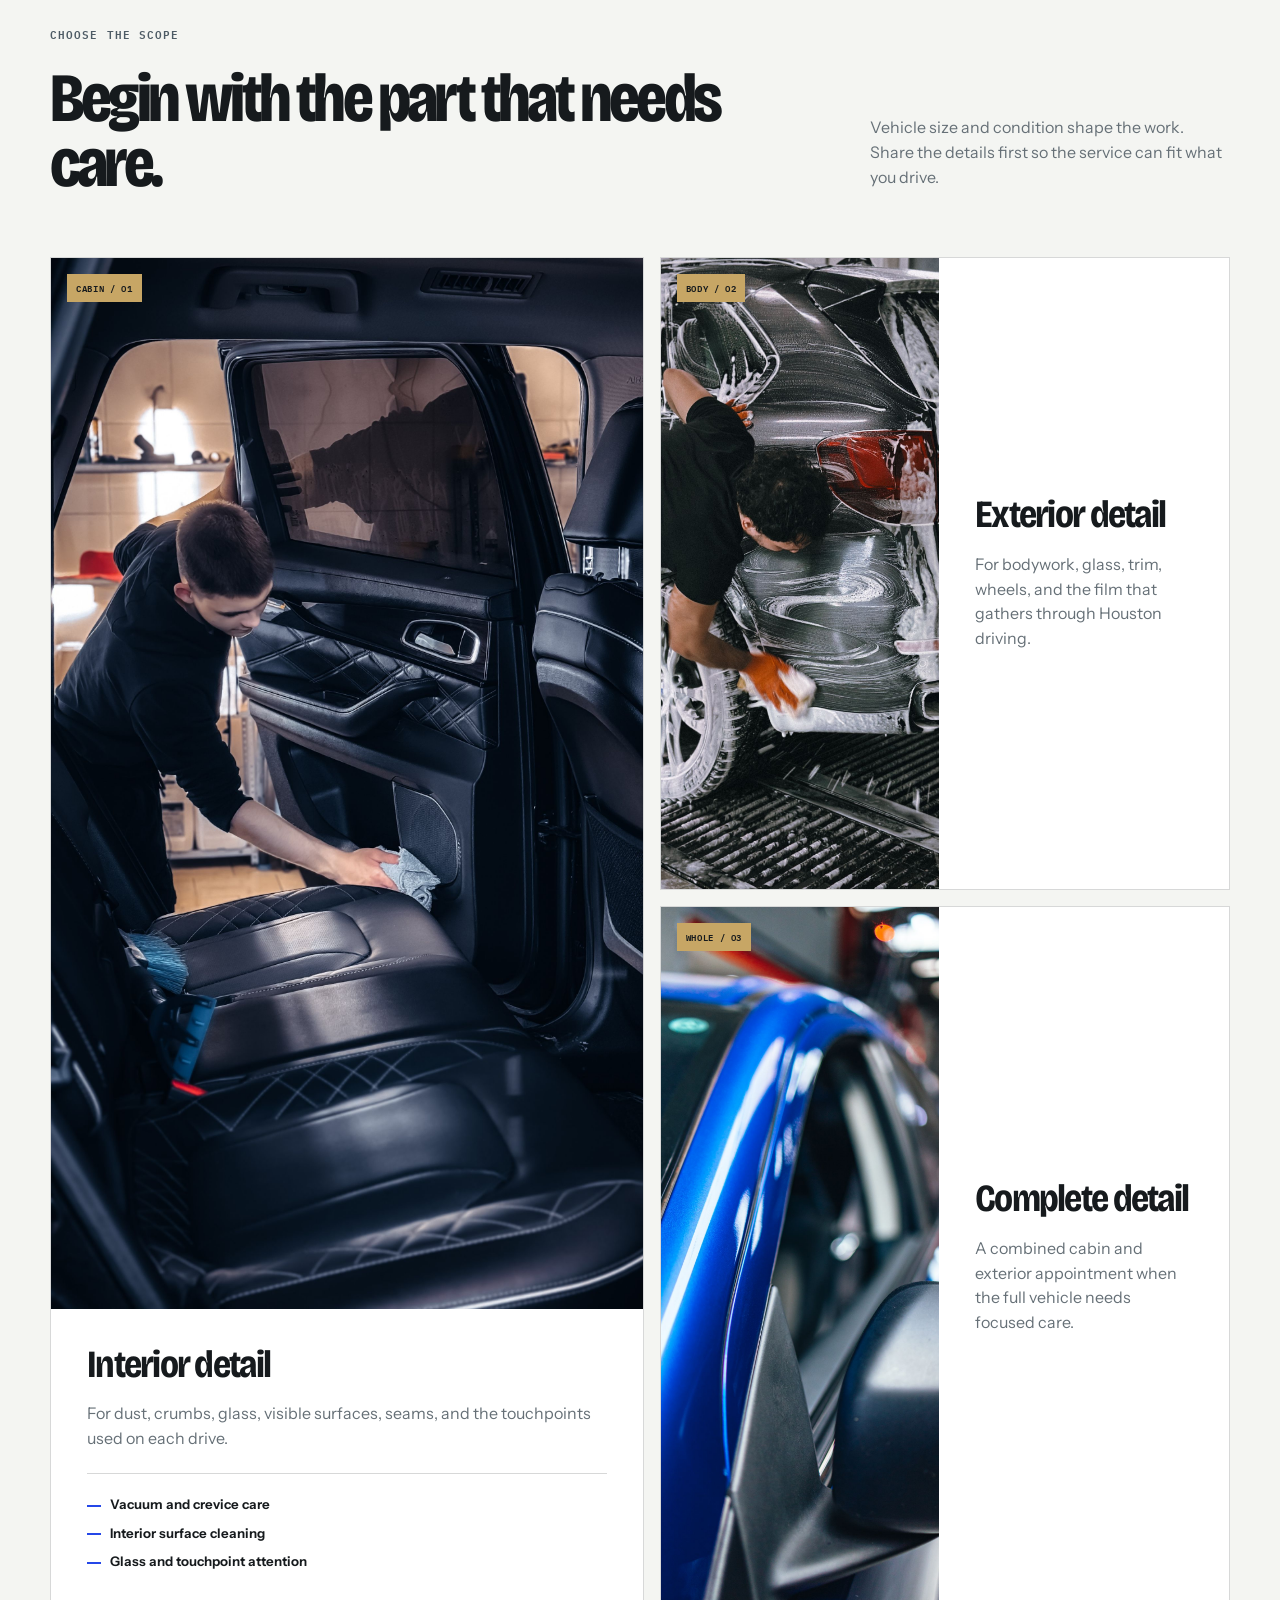
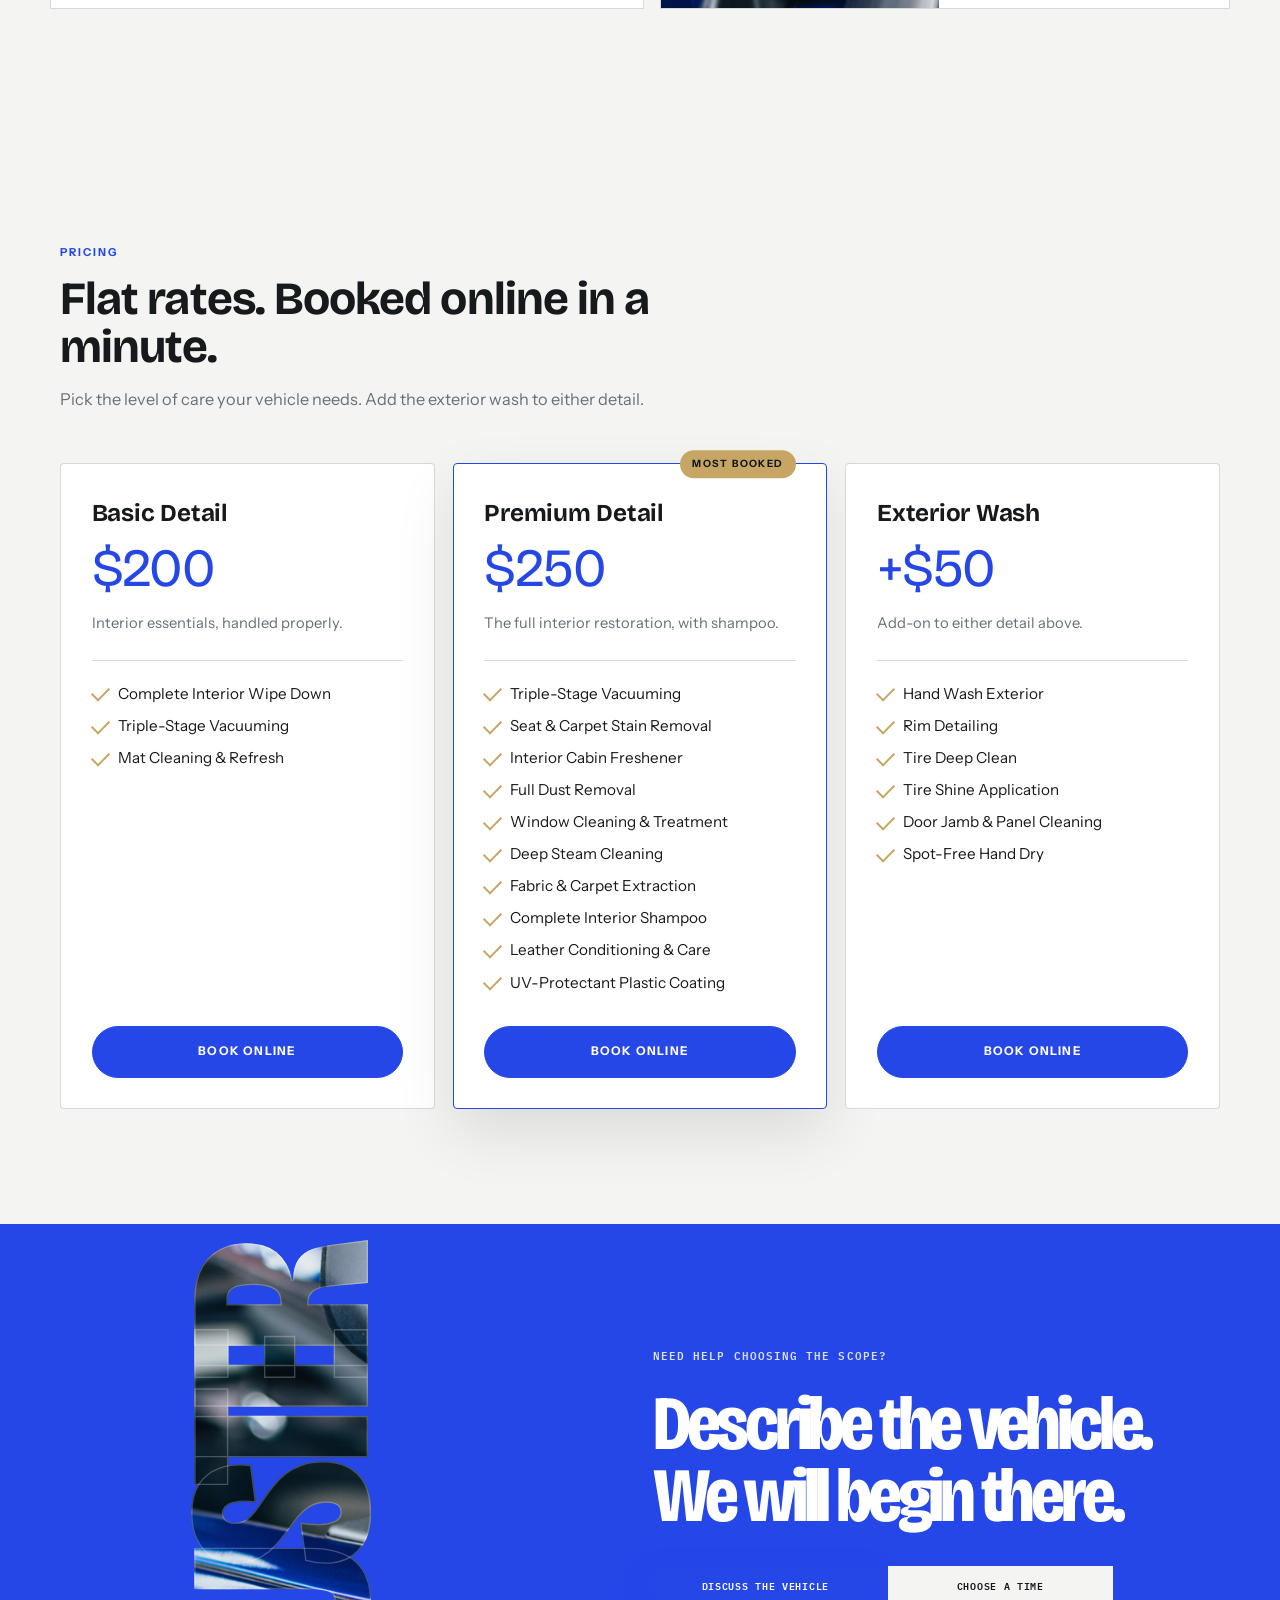
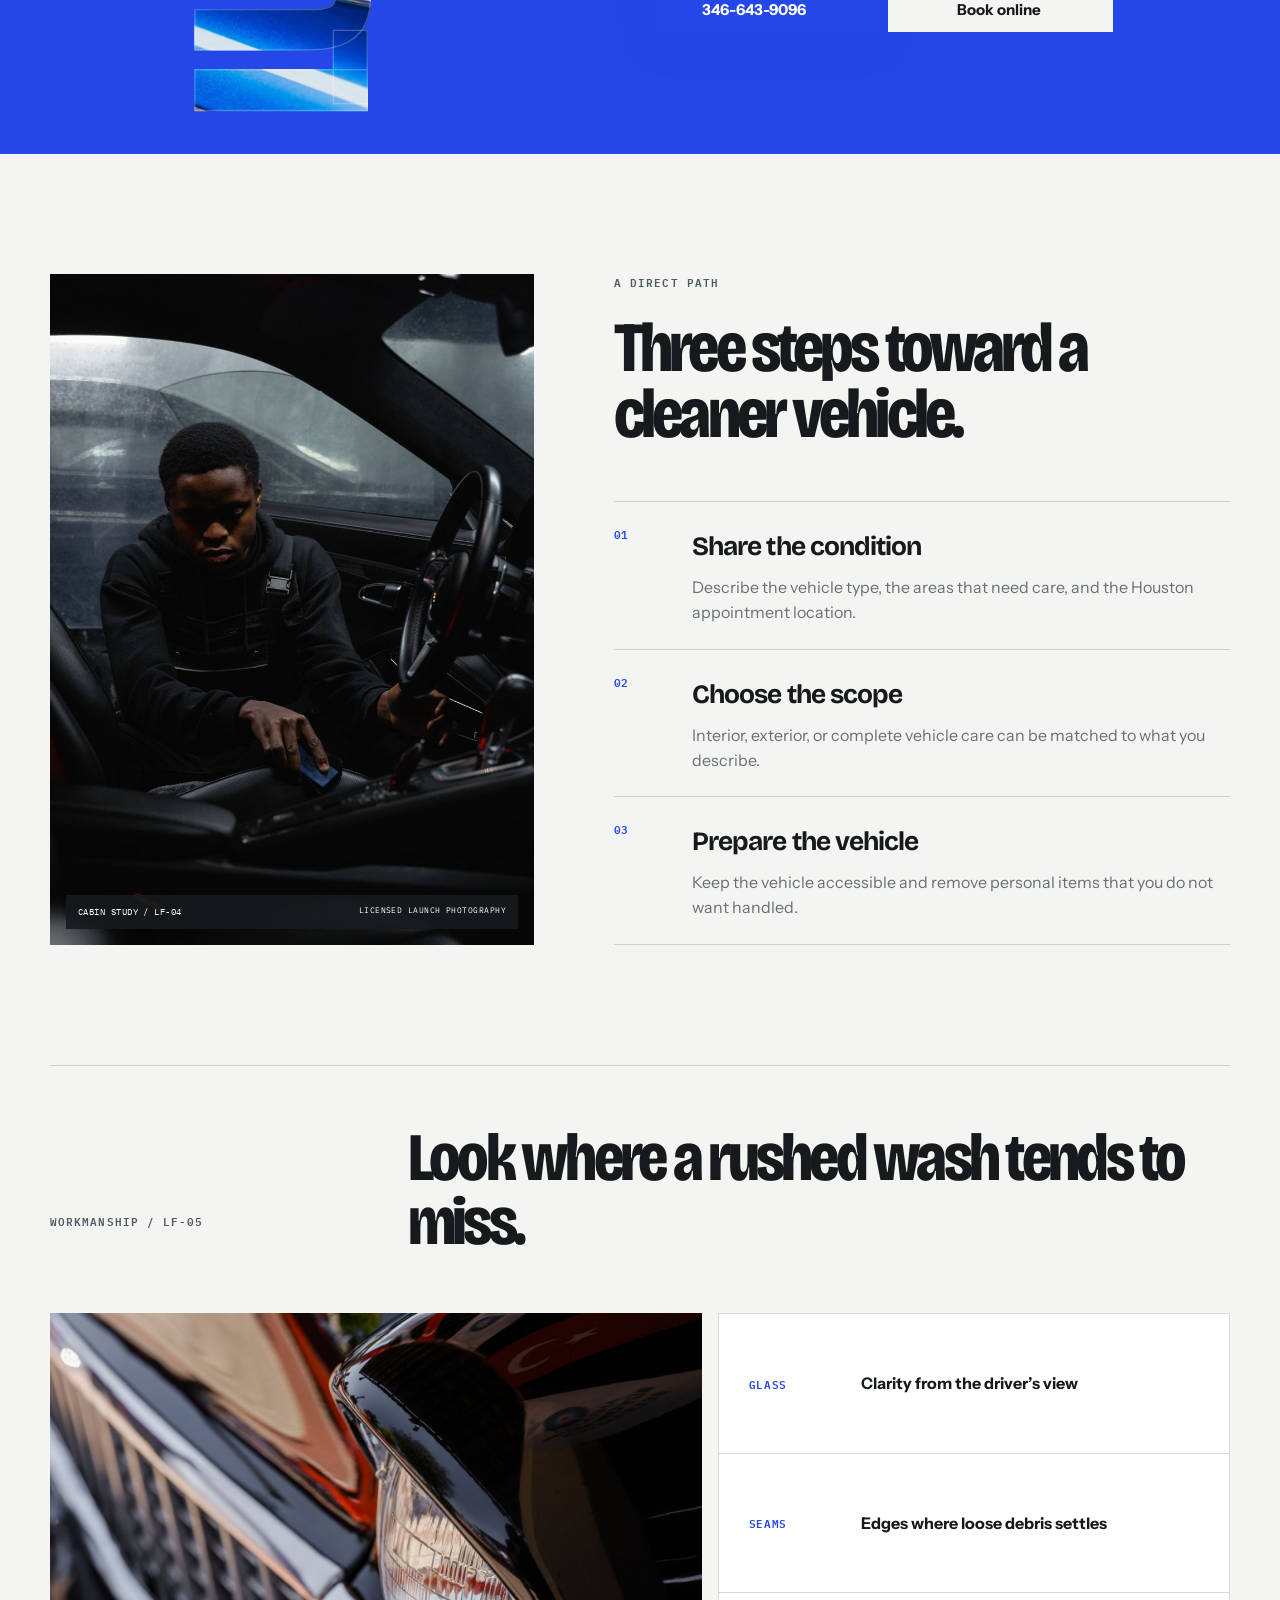
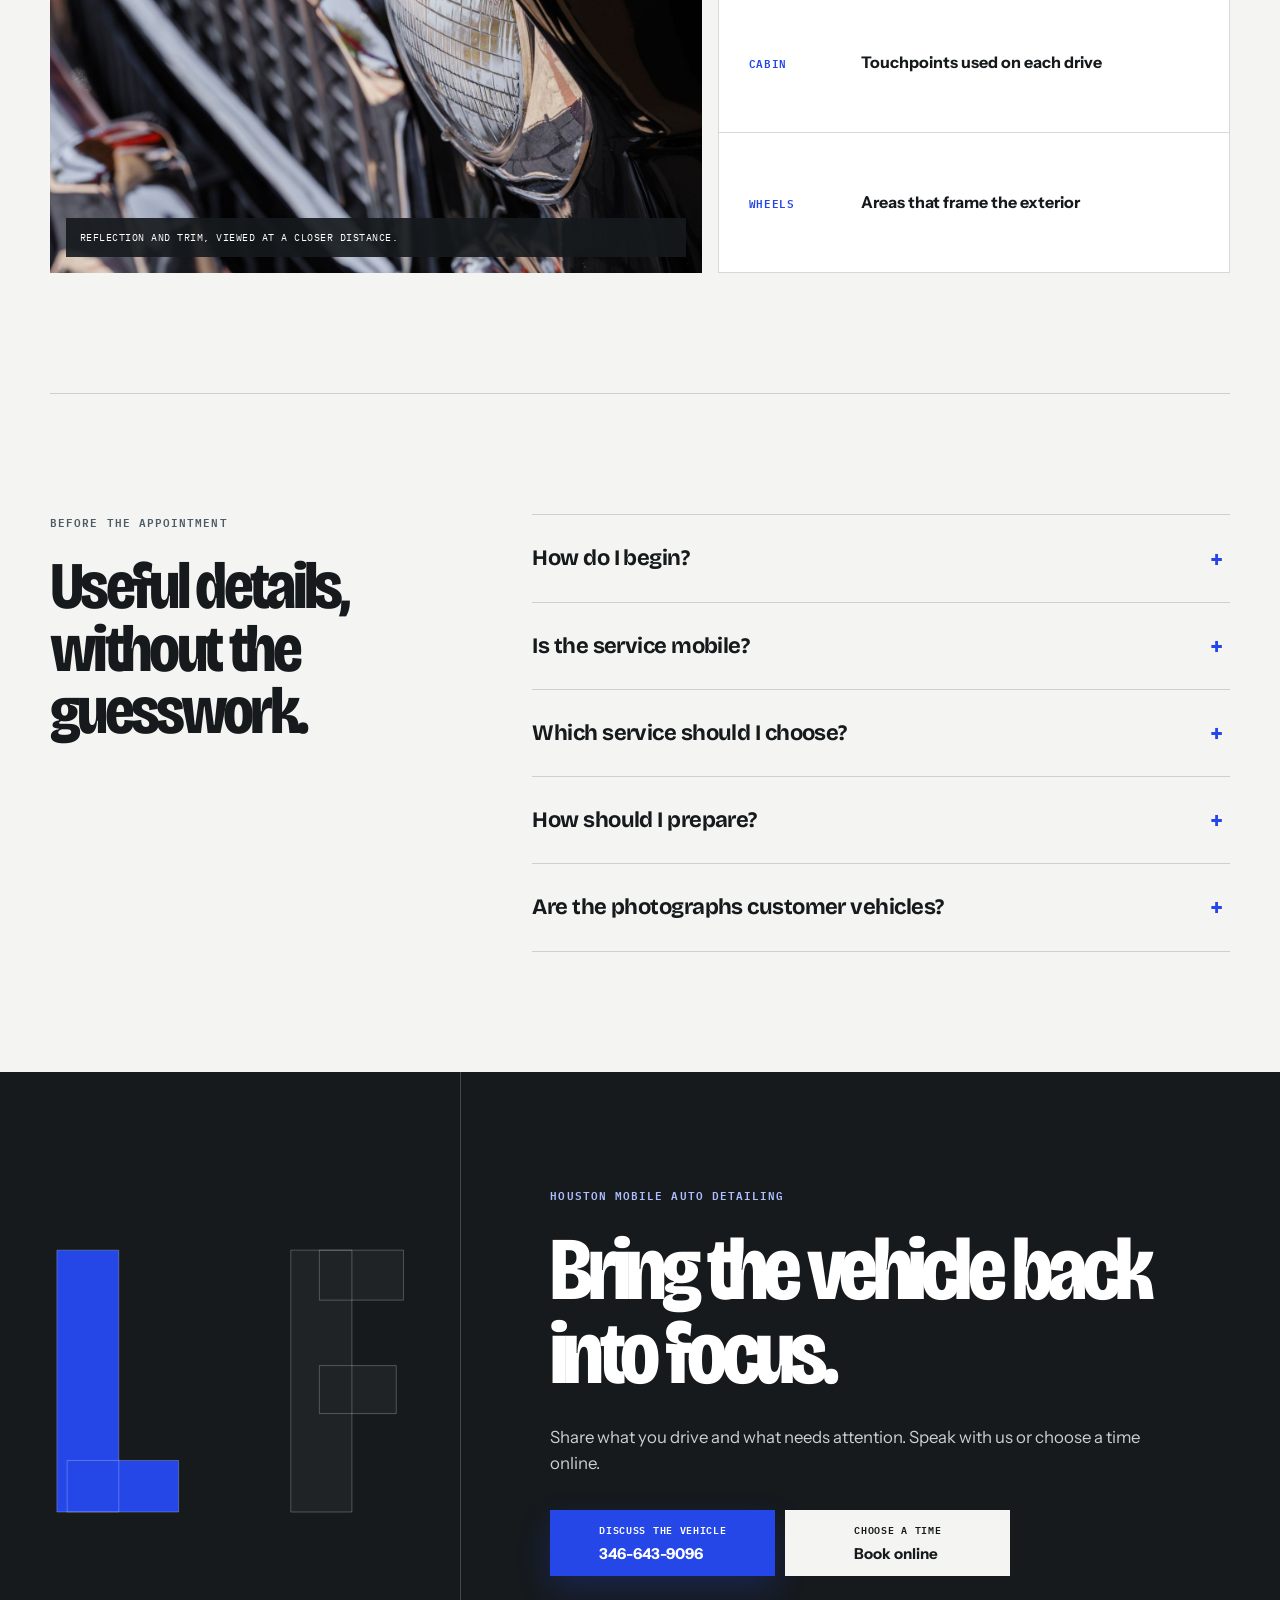
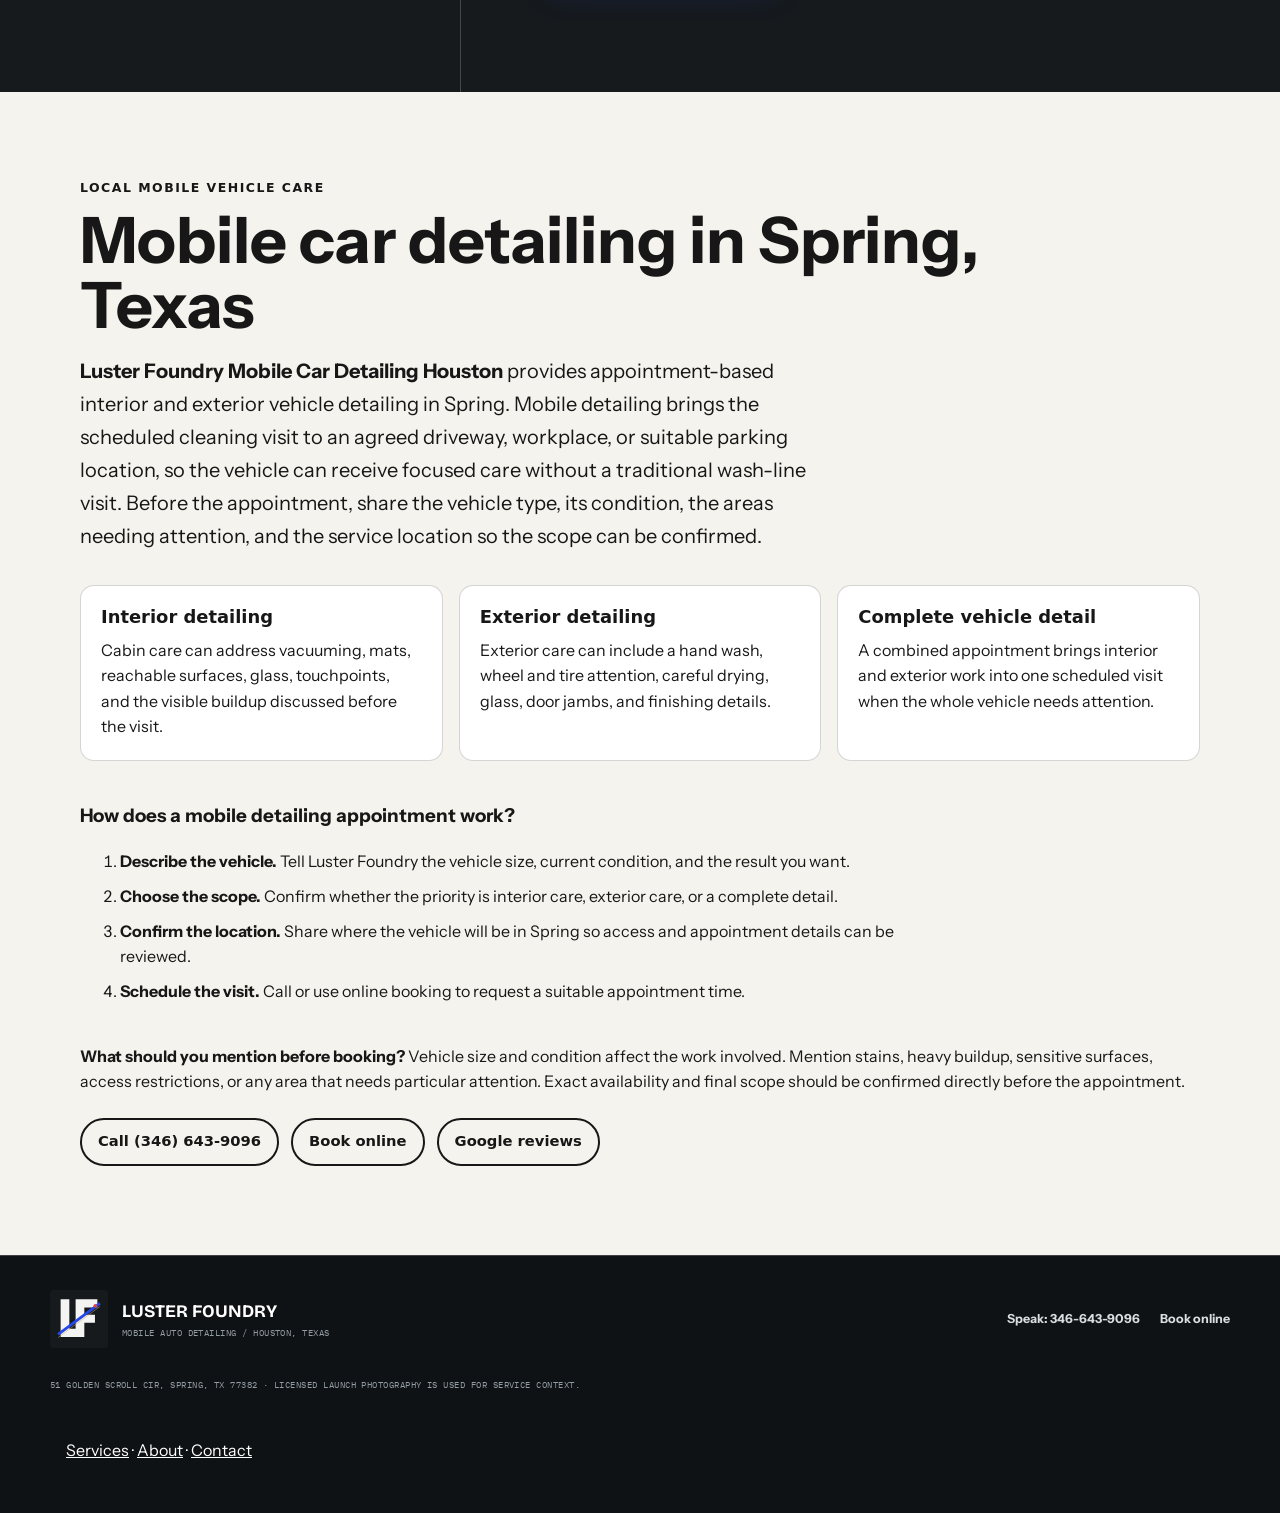
==== commit 2cd7c0c5: "feat: add service SEO pages" ====
--- a/index.html
+++ b/index.html
@@ -172,7 +172,7 @@
   ]
 }
   </script>
-</head>
+<style id="SEO-NEXT-NAV-CSS">.seo-next-nav{display:flex;gap:.8rem;flex-wrap:wrap}.seo-next-footer-nav{padding:1rem}.seo-next-footer-nav a{color:inherit}</style></head>
   <body>
     <a class="skip-link" href="#main">Skip to content</a>
 
@@ -200,7 +200,7 @@
           <a class="button button-primary button-small" href="tel:+13466439096">Speak with us</a>
           <a class="button button-outline button-small" href="https://cal.com/sumitdatta/auto-detail-service">Book online</a>
         </div>
-      </nav>
+      <!-- SEO-NEXT-NAV:START --><div class="seo-next-nav" aria-label="Expanded site pages"><a href="/services/">Services</a><a href="/about/">About</a><a href="/contact/">Contact</a></div><!-- SEO-NEXT-NAV:END --></nav>
     </header>
 
     <main id="main">
@@ -538,7 +538,7 @@
         <a href="https://cal.com/sumitdatta/auto-detail-service">Book online</a>
       </div>
       <p>51 Golden Scroll Cir, Spring, TX 77382 · Licensed launch photography is used for service context.</p>
-    </footer>
+    <!-- SEO-NEXT-NAV:START --><nav class="seo-next-footer-nav" aria-label="Expanded footer navigation"><a href="/services/">Services</a> · <a href="/about/">About</a> · <a href="/contact/">Contact</a></nav><!-- SEO-NEXT-NAV:END --></footer>
 
     <div class="mobile-bar" aria-label="Contact choices">
       <a href="tel:+13466439096">Speak</a>
